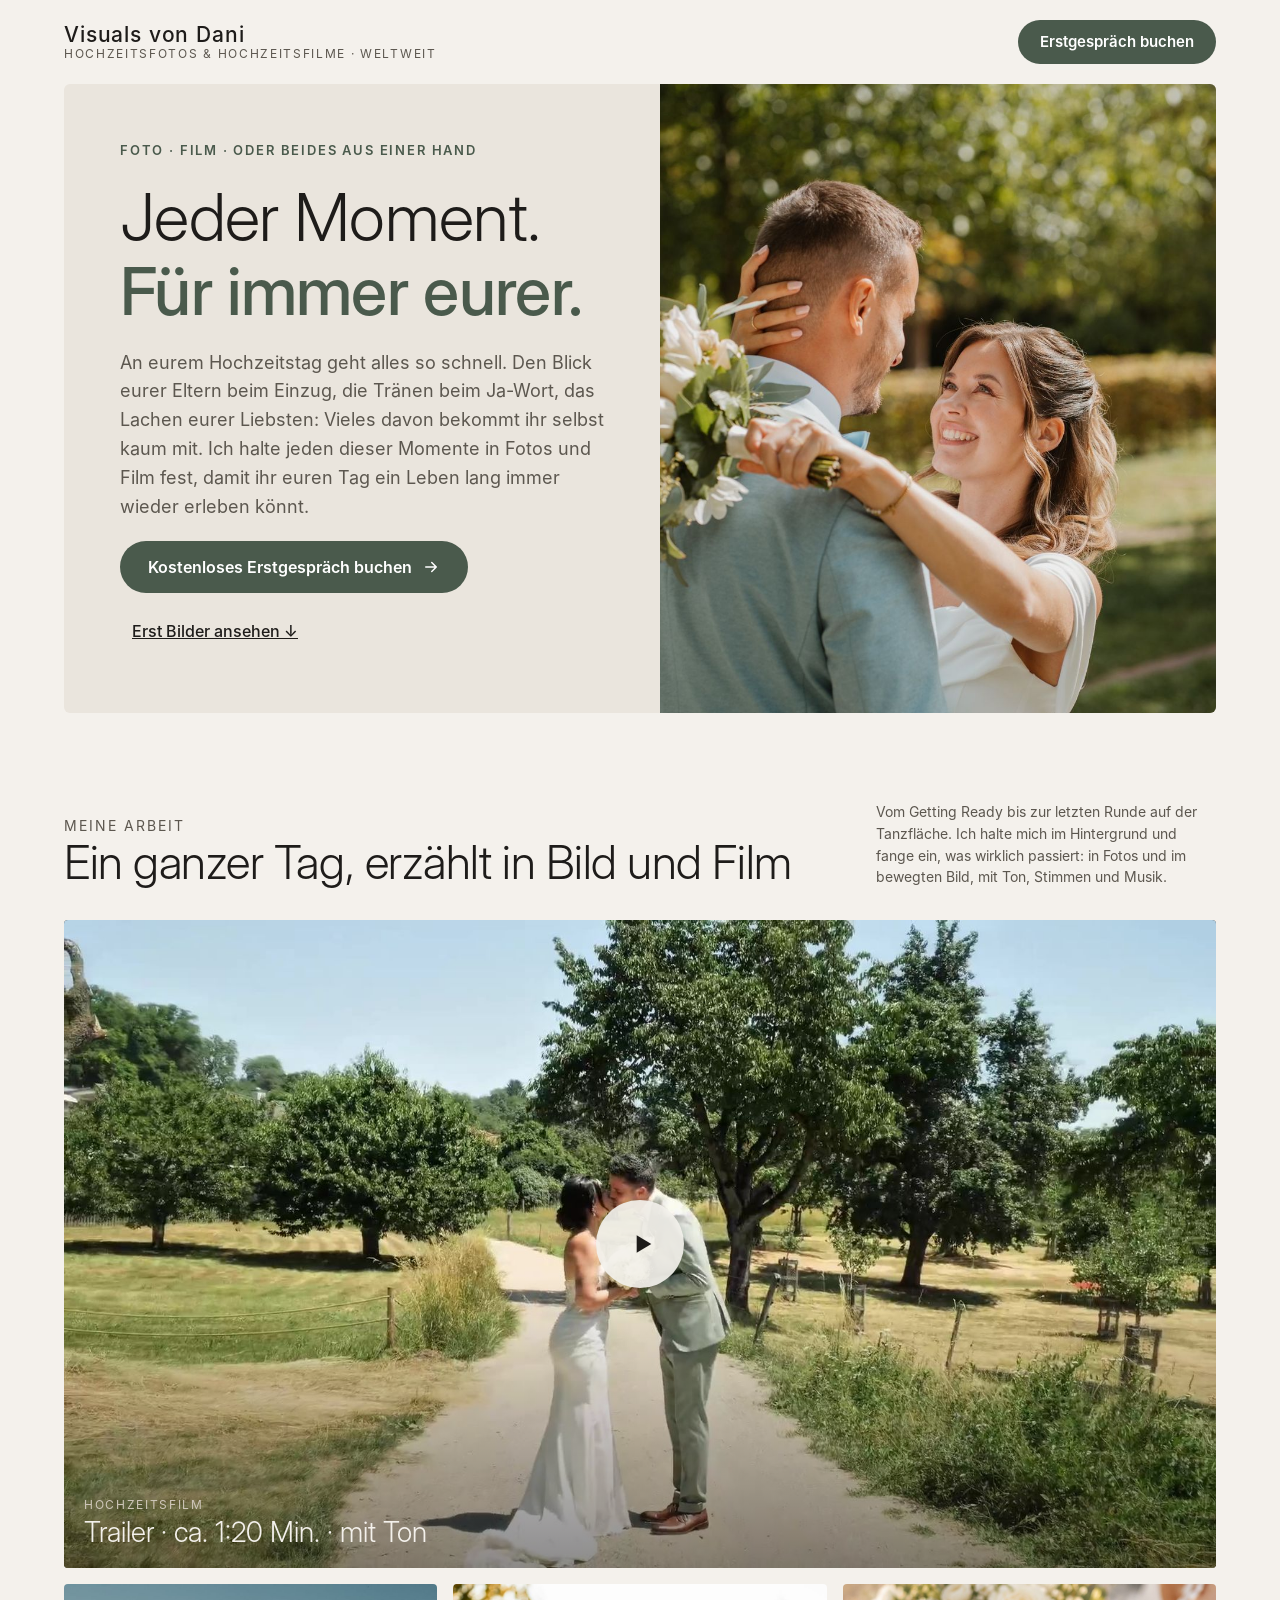
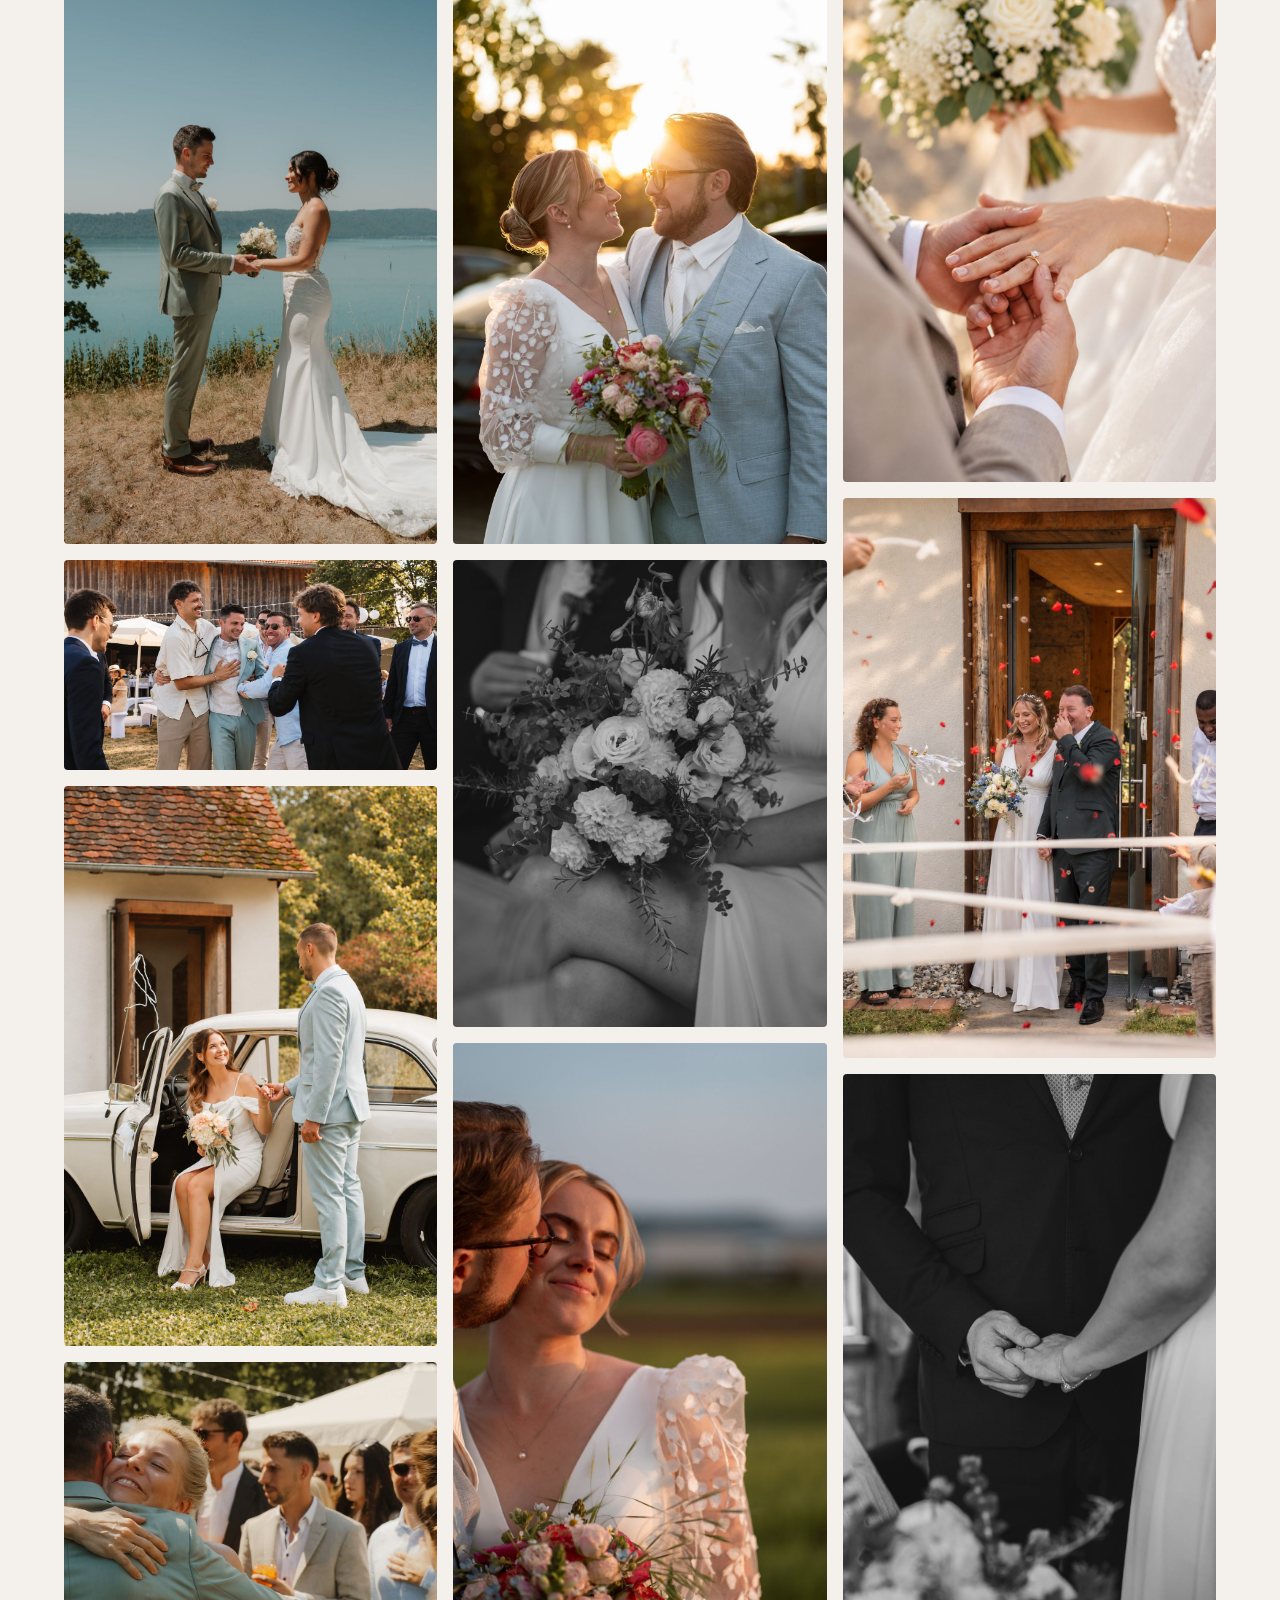
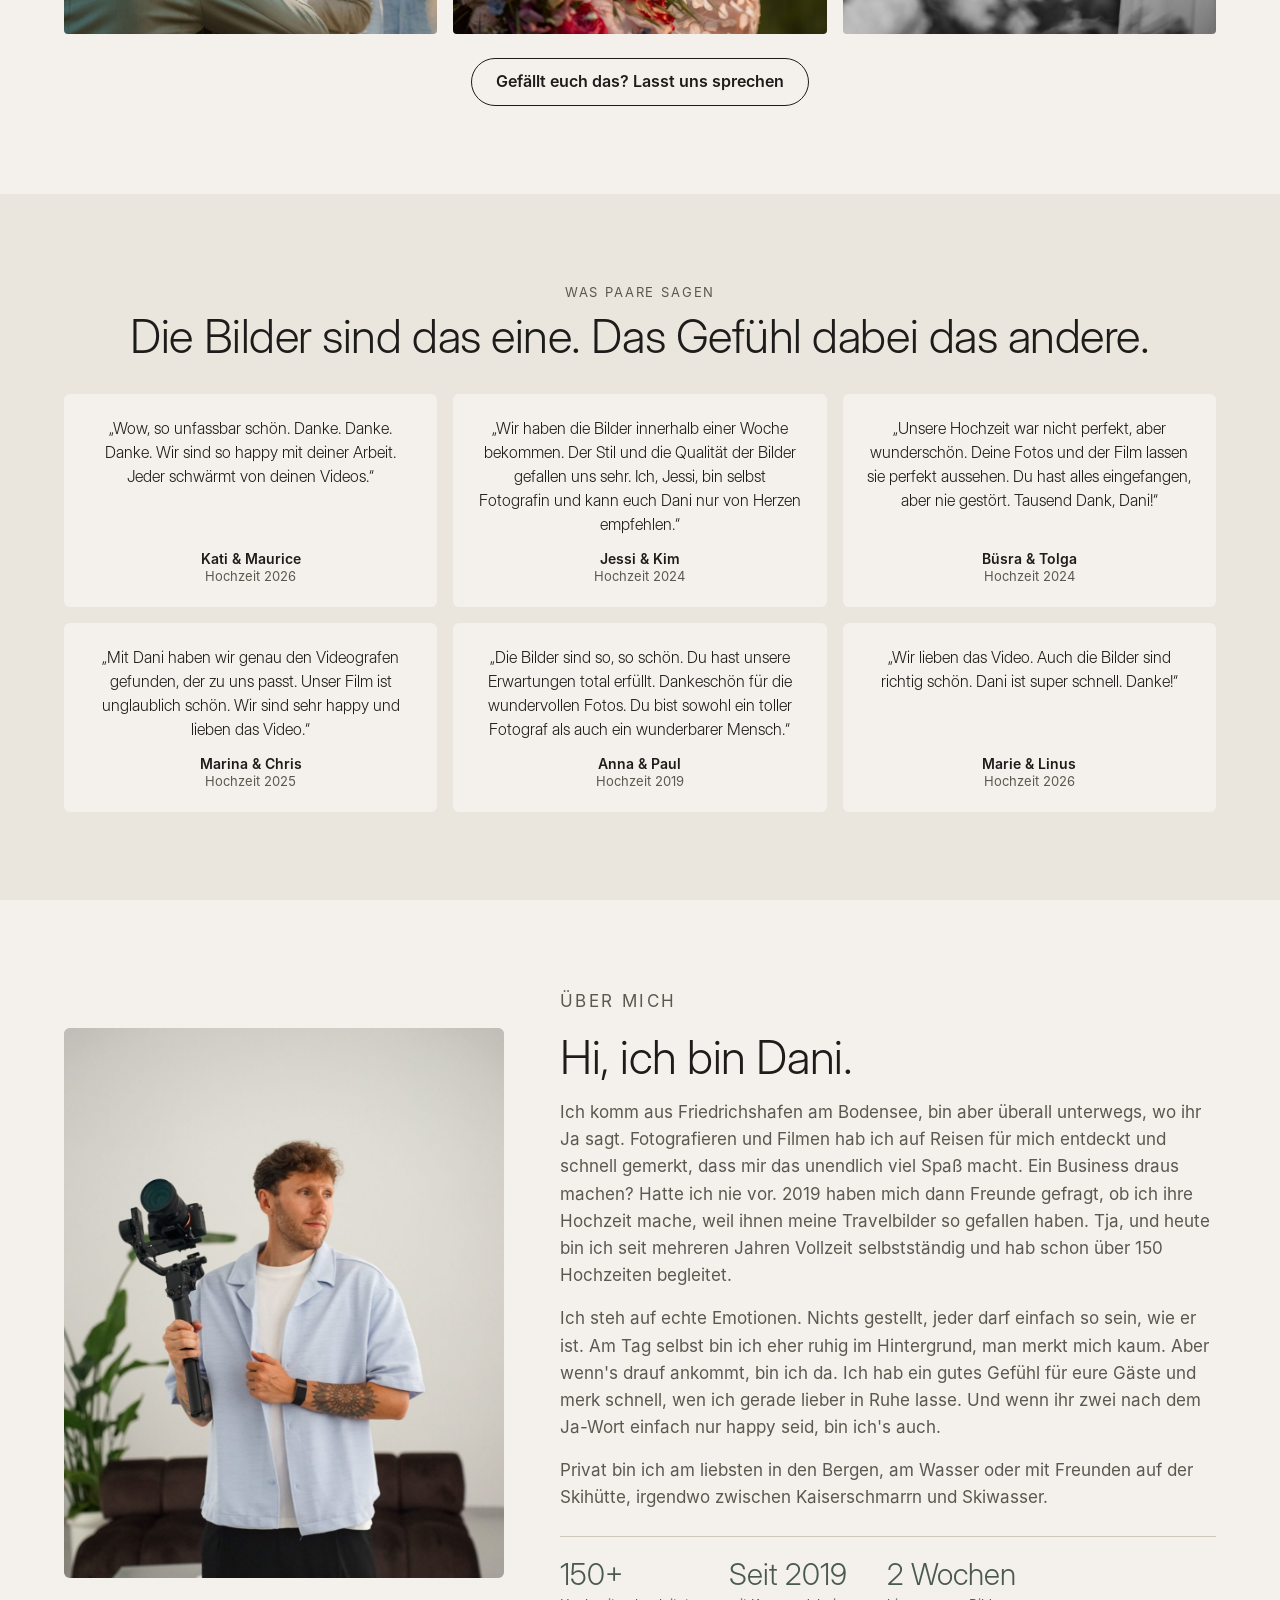
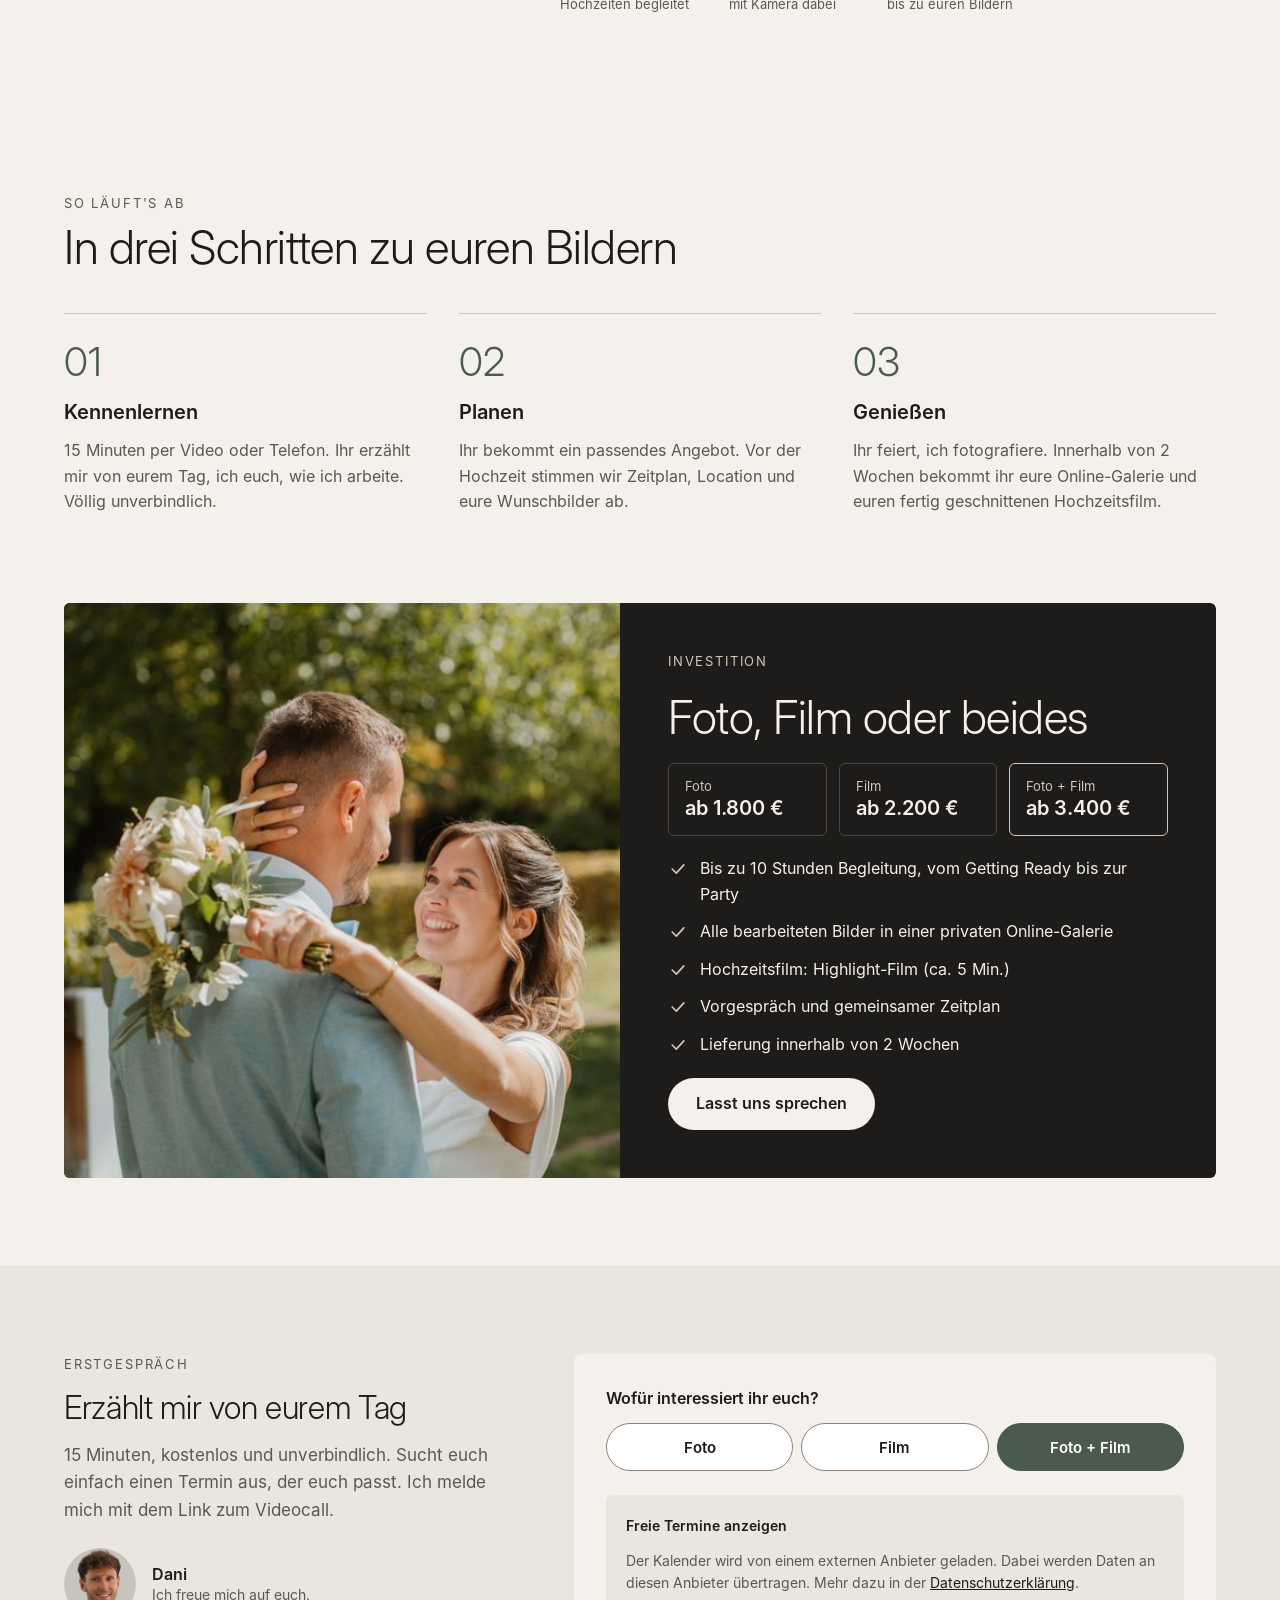
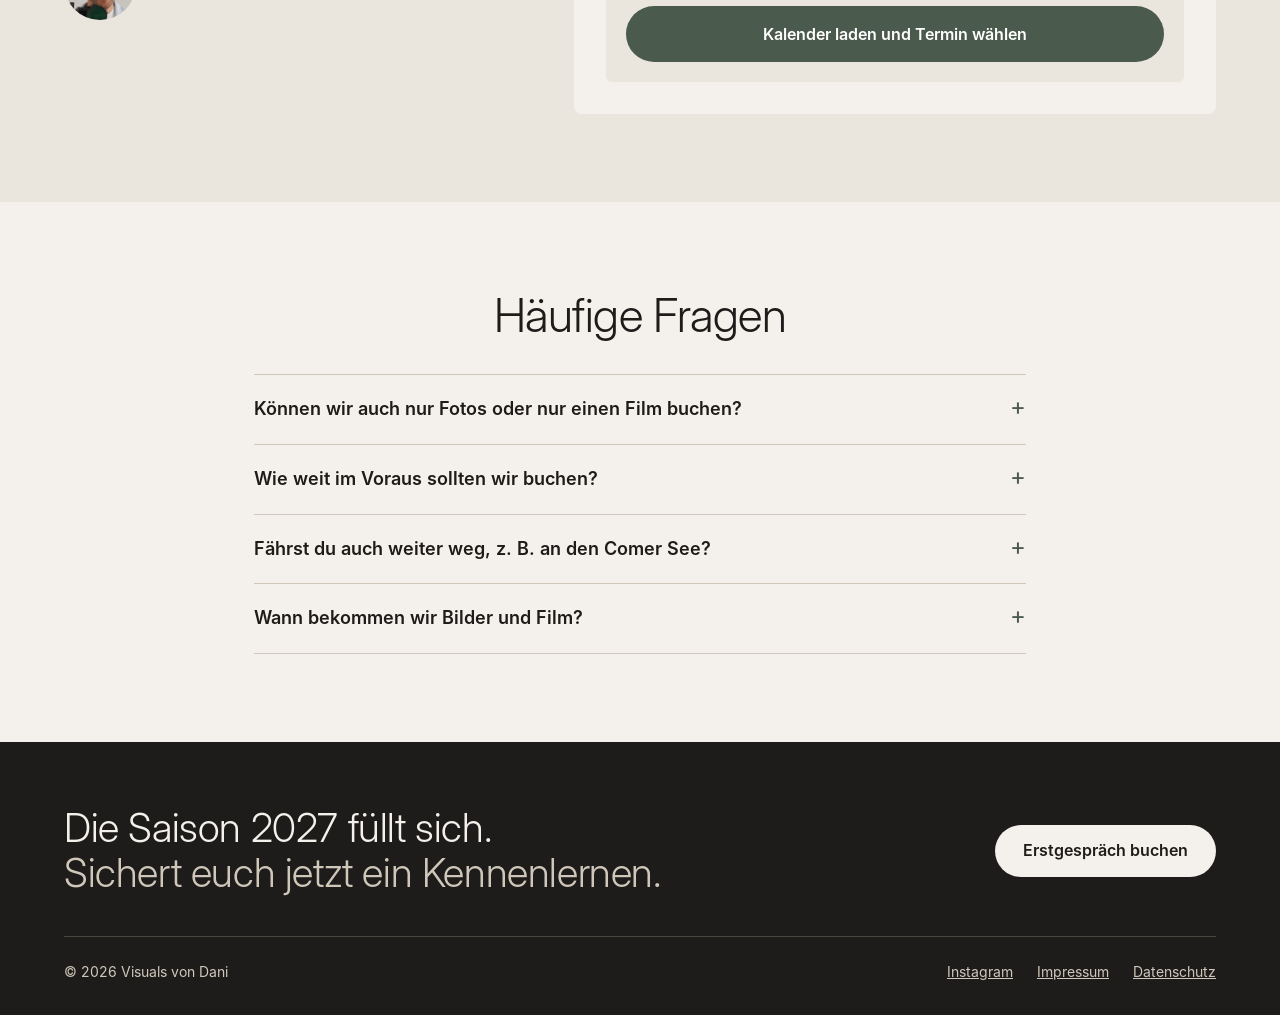
==== index.html @ a7cefff5 "Über mich: Leidenschaft und Weg in die Selbstständigkeit ergänzt Co-Authored-By: Claude Opus 5.5 <no" ====
<!doctype html>
<html lang="de">
<head>
<meta charset="utf-8">
<meta name="viewport" content="width=device-width, initial-scale=1">
<title>Hochzeitsfotos & Hochzeitsfilme am Bodensee | Visuals von Dani</title>
<meta name="description" content="Hochzeitsfotografie und Hochzeitsfilme am Bodensee und weltweit. Jeder Moment, für immer eurer. Jetzt kostenloses Erstgespräch buchen.">
<meta property="og:type" content="website">
<meta property="og:title" content="Jeder Moment. Für immer eurer. | Visuals von Dani">
<meta property="og:description" content="Hochzeitsfotos und Hochzeitsfilme am Bodensee. Kostenloses Erstgespräch buchen.">
<meta property="og:image" content="bilder/vorschau-social.jpg">
<meta name="theme-color" content="#F4F1EC">
<link rel="icon" href="assets/favicon.svg" type="image/svg+xml">
<link rel="preload" href="assets/fonts/InterDisplay-Light.woff" as="font" type="font/woff" crossorigin>
<link rel="stylesheet" href="assets/style.css?v=202610281912">

<script>
  /* =========================================================
     EINSTELLUNGEN – hier trägst du deine Daten ein
     ========================================================= */
  window.SITE_CONFIG = {
    // Dein Calendly- oder Cal.com-Link, z. B. "https://calendly.com/visualsvondani/erstgespraech"
    // Leer lassen = statt Kalender erscheint ein Anfrageformular.
    bookingUrl: "https://calendly.com/visuals-von-dani/hochzeits-kennenlerngesprach",

    // E-Mail, an die Anfragen aus dem Formular gehen
    email: "visuals.von.dani@gmail.com",

    // WhatsApp-Nummer im internationalen Format ohne +, z. B. "4917612345678" (leer = kein WhatsApp-Link)
    whatsapp: "",

    // Highlight-Film: YouTube- oder Vimeo-Link, z. B. "https://www.youtube.com/watch?v=XXXX" oder "https://vimeo.com/123456"
    videoUrl: "",

    // Eigenes Video im Ordner "film" (hat Vorrang vor videoUrl). Leer = kein eigenes Video.
    videoFile: "film/hochzeitsfilm.mp4"
  };
</script>

<script>
  /* Fehlt ein Bild im Ordner "bilder", erscheint automatisch ein beschrifteter Platzhalter */
  function platzhalter(img) {
    var box = img.parentNode;
    box.classList.add("placeholder");
    var s = document.createElement("span");
    s.textContent = img.getAttribute("data-platzhalter") || "Bild folgt";
    box.appendChild(s);
    img.remove();
  }
</script>

<!-- META PIXEL: Erst einbauen, wenn ein Cookie-Banner (Einwilligung) vorhanden ist. Siehe README. -->
</head>
<body>
<!--
  SO BEARBEITEST DU DIE SEITE
  - Texte: einfach den Text zwischen den Tags ändern, z. B. <h1>…</h1> oder <p>…</p>.
    Die spitzen Klammern < > selbst nicht löschen.
  - Bilder: liegen im Ordner "bilder". Zum Austauschen eine Datei mit genau demselben Namen hochladen.
  - Abschnitte sind unten mit Kommentaren in Großbuchstaben markiert (HERO, GALERIE, BEWERTUNGEN …).
-->

<div class="wrap">
  <header class="site-header">
    <a class="brand" href="#top" id="top" aria-label="Visuals von Dani – nach oben">
      <span class="brand-name">Visuals von Dani</span>
      <span class="brand-sub">Hochzeitsfotos &amp; Hochzeitsfilme · Weltweit</span>
    </a>
    <a class="btn btn-primary btn-small" href="#termin">Erstgespräch buchen</a>
  </header>
</div>

<main>
  <!-- HERO -->
  <section class="wrap" aria-labelledby="hero-title">
    <div class="hero">
      <div class="hero-text">
        <p class="kicker">Foto · Film · oder beides aus einer Hand</p>
        <h1 id="hero-title">Jeder Moment.<br><span>Für immer eurer.</span></h1>
        <p class="lead">An eurem Hochzeitstag geht alles so schnell. Den Blick eurer Eltern beim Einzug, die Tränen beim Ja-Wort, das Lachen eurer Liebsten: Vieles davon bekommt ihr selbst kaum mit. Ich halte jeden dieser Momente in Fotos und Film fest, damit ihr euren Tag ein Leben lang immer wieder erleben könnt.</p>
        <div class="hero-actions">
          <a class="btn btn-primary" href="#termin">Kostenloses Erstgespräch buchen
            <svg viewBox="0 0 24 24" fill="none" stroke="currentColor" stroke-width="2" stroke-linecap="round" stroke-linejoin="round" aria-hidden="true"><path d="M5 12h14M13 6l6 6-6 6"/></svg></a>
          <a class="link" href="#arbeiten">Erst Bilder ansehen ↓</a>
        </div>
      </div>
      <div class="hero-image">
        <!-- BILD: bilder/hero.jpg -->
        <img src="bilder/hero.jpg" alt="Braut umarmt ihren Bräutigam im Garten und strahlt ihn an"
             fetchpriority="high" data-platzhalter="Hero-Bild (hero.jpg)" onerror="platzhalter(this)">
      </div>
    </div>
  </section>

  <!-- GALERIE -->
  <section id="arbeiten" class="wrap section" aria-labelledby="arbeiten-title">
    <div class="gallery-head">
      <div>
        <p class="eyebrow">Meine Arbeit</p>
        <h2 id="arbeiten-title">Ein ganzer Tag, erzählt in Bild und Film</h2>
      </div>
      <p class="muted">Vom Getting Ready bis zur letzten Runde auf der Tanzfläche. Ich halte mich im Hintergrund und fange ein, was wirklich passiert: in Fotos und im bewegten Bild, mit Ton, Stimmen und Musik.</p>
    </div>

    <!-- HOCHZEITSFILM: Video = film/hochzeitsfilm.mp4, Vorschaubild = film/poster.jpg -->
    <figure class="film" id="film">
      <img class="film-poster" src="film/poster.jpg" alt="" loading="lazy">
      <button class="film-play" type="button" aria-label="Hochzeitsfilm abspielen">
        <svg viewBox="0 0 24 24" fill="currentColor" aria-hidden="true"><path d="M8 5.5v13l11-6.5z"/></svg>
      </button>
      <figcaption>
        <small>Hochzeitsfilm</small>
        <span>Trailer · ca. 1:20 Min. · mit Ton</span>
      </figcaption>
    </figure>

    <!-- GALERIE: 3 feste Spalten (links, Mitte, rechts). Bilder heißen bilder/galerie-1.jpg bis bilder/galerie-10.jpg.
         Um ein Bild in eine andere Spalte zu schieben, die ganze <figure …></figure>-Zeile in den anderen Spalten-Block verschieben.
         Zum Austauschen einfach eine Datei mit demselben Namen in den Ordner "bilder" hochladen.
         Der Text bei alt="..." beschreibt das Bild (wichtig für Google und Barrierefreiheit). -->
    <div class="gallery-cols">
      <div class="gcol"><!-- LINKE SPALTE -->
        <figure class="tile"><img src="bilder/galerie-7.jpg" loading="lazy" alt="Brautpaar hält sich an den Händen, im Hintergrund ein See im Sommerlicht" data-platzhalter="Paarshooting (galerie-7.jpg)" onerror="platzhalter(this)"></figure>
        <figure class="tile"><img src="bilder/galerie-8.jpg" loading="lazy" alt="Freunde umringen lachend den Bräutigam" data-platzhalter="Bild (galerie-8.jpg)" onerror="platzhalter(this)"></figure>
        <figure class="tile"><img src="bilder/galerie-5.jpg" loading="lazy" alt="Bräutigam hilft der lachenden Braut aus dem weißen Oldtimer" data-platzhalter="Bild (galerie-5.jpg)" onerror="platzhalter(this)"></figure>
        <figure class="tile"><img src="bilder/galerie-6.jpg" loading="lazy" alt="Ein Gast umarmt den Bräutigam herzlich beim Sektempfang" data-platzhalter="Bild (galerie-6.jpg)" onerror="platzhalter(this)"></figure>
      </div>
      <div class="gcol"><!-- MITTLERE SPALTE -->
        <figure class="tile"><img src="bilder/galerie-1.jpg" loading="lazy" alt="Brautpaar lächelt sich im Gegenlicht der Abendsonne an" data-platzhalter="Bild (galerie-1.jpg)" onerror="platzhalter(this)"></figure>
        <figure class="tile"><img src="bilder/galerie-9.jpg" loading="lazy" alt="Brautstrauß in Schwarz-Weiß" data-platzhalter="Bild (galerie-9.jpg)" onerror="platzhalter(this)"></figure>
        <figure class="tile"><img src="bilder/galerie-2.jpg" loading="lazy" style="object-position: 25% 50%" alt="Bräutigam küsst die Braut auf die Wange, sie schließt lächelnd die Augen" data-platzhalter="Bild (galerie-2.jpg)" onerror="platzhalter(this)"></figure>
      </div>
      <div class="gcol"><!-- RECHTE SPALTE -->
        <figure class="tile"><img src="bilder/galerie-4.jpg" loading="lazy" alt="Ringtausch in Nahaufnahme, im Hintergrund der Brautstrauß" data-platzhalter="Bild (galerie-4.jpg)" onerror="platzhalter(this)"></figure>
        <figure class="tile"><img src="bilder/galerie-3.jpg" loading="lazy" alt="Brautpaar verlässt lachend die Trauung, Gäste werfen Rosenblätter" data-platzhalter="Bild (galerie-3.jpg)" onerror="platzhalter(this)"></figure>
        <figure class="tile"><img src="bilder/galerie-10.jpg" loading="lazy" alt="Brautpaar hält sich während der Trauung an den Händen, Schwarz-Weiß" data-platzhalter="Bild (galerie-10.jpg)" onerror="platzhalter(this)"></figure>
      </div>
    </div>
    <div class="center">
      <a class="btn btn-outline" href="#termin">Gefällt euch das? Lasst uns sprechen</a>
    </div>
  </section>

  <!-- BEWERTUNGEN -->
  <section class="band section" aria-labelledby="stimmen-title">
    <div class="wrap">
      <p class="eyebrow text-center">Was Paare sagen</p>
      <h2 id="stimmen-title" class="text-center">Die Bilder sind das eine. Das Gefühl dabei das andere.</h2>
      <!-- ZITATE: Am Desktop 3 pro Reihe, am Handy zum Wischen. Neues Zitat = einen <figure>-Block kopieren und Text/Namen ändern. -->
      <div class="reviews">
        <figure class="review">
          <blockquote>„Wow, so unfassbar schön. Danke. Danke. Danke. Wir sind so happy mit deiner Arbeit. Jeder schwärmt von deinen Videos.“</blockquote>
          <figcaption><span><strong>Kati &amp; Maurice</strong><small>Hochzeit 2026</small></span></figcaption>
        </figure>
        <figure class="review">
          <blockquote>„Wir haben die Bilder innerhalb einer Woche bekommen. Der Stil und die Qualität der Bilder gefallen uns sehr. Ich, Jessi, bin selbst Fotografin und kann euch Dani nur von Herzen empfehlen.“</blockquote>
          <figcaption><span><strong>Jessi &amp; Kim</strong><small>Hochzeit 2024</small></span></figcaption>
        </figure>
        <figure class="review">
          <blockquote>„Unsere Hochzeit war nicht perfekt, aber wunderschön. Deine Fotos und der Film lassen sie perfekt aussehen. Du hast alles eingefangen, aber nie gestört. Tausend Dank, Dani!“</blockquote>
          <figcaption><span><strong>Büsra &amp; Tolga</strong><small>Hochzeit 2024</small></span></figcaption>
        </figure>
        <figure class="review">
          <blockquote>„Mit Dani haben wir genau den Videografen gefunden, der zu uns passt. Unser Film ist unglaublich schön. Wir sind sehr happy und lieben das Video.“</blockquote>
          <figcaption><span><strong>Marina &amp; Chris</strong><small>Hochzeit 2025</small></span></figcaption>
        </figure>
        <figure class="review">
          <blockquote>„Die Bilder sind so, so schön. Du hast unsere Erwartungen total erfüllt. Dankeschön für die wundervollen Fotos. Du bist sowohl ein toller Fotograf als auch ein wunderbarer Mensch.“</blockquote>
          <figcaption><span><strong>Anna &amp; Paul</strong><small>Hochzeit 2019</small></span></figcaption>
        </figure>
        <figure class="review">
          <blockquote>„Wir lieben das Video. Auch die Bilder sind richtig schön. Dani ist super schnell. Danke!“</blockquote>
          <figcaption><span><strong>Marie &amp; Linus</strong><small>Hochzeit 2026</small></span></figcaption>
        </figure>
      </div>
    </div>
  </section>

  <!-- ÜBER MICH: Foto = bilder/ueber-mich.jpg -->
  <section class="wrap section" aria-labelledby="about-title">
    <div class="about">
      <div class="about-img">
        <img src="bilder/ueber-mich.jpg" loading="lazy" alt="Dani mit Kamera am Gimbal" data-platzhalter="Foto (ueber-mich.jpg)" onerror="platzhalter(this)">
      </div>
      <div class="about-text">
        <p class="eyebrow" style="margin:0">Über mich</p>
        <h2 id="about-title">Hi, ich bin Dani.</h2>
        <p>Ich komm aus Friedrichshafen am Bodensee, bin aber überall unterwegs, wo ihr Ja sagt. Fotografieren und Filmen hab ich auf Reisen für mich entdeckt und schnell gemerkt, dass mir das unendlich viel Spaß macht. Ein Business draus machen? Hatte ich nie vor. 2019 haben mich dann Freunde gefragt, ob ich ihre Hochzeit mache, weil ihnen meine Travelbilder so gefallen haben. Tja, und heute bin ich seit mehreren Jahren Vollzeit selbstständig und hab schon über 150 Hochzeiten begleitet.</p>
        <p>Ich steh auf echte Emotionen. Nichts gestellt, jeder darf einfach so sein, wie er ist. Am Tag selbst bin ich eher ruhig im Hintergrund, man merkt mich kaum. Aber wenn's drauf ankommt, bin ich da. Ich hab ein gutes Gefühl für eure Gäste und merk schnell, wen ich gerade lieber in Ruhe lasse. Und wenn ihr zwei nach dem Ja-Wort einfach nur happy seid, bin ich's auch.</p>
        <p>Privat bin ich am liebsten in den Bergen, am Wasser oder mit Freunden auf der Skihütte, irgendwo zwischen Kaiserschmarrn und Skiwasser.</p>
        <div class="facts">
          <div class="fact"><strong>150+</strong><span>Hochzeiten begleitet</span></div>
          <div class="fact"><strong>Seit 2019</strong><span>mit Kamera dabei</span></div>
          <div class="fact"><strong>2 Wochen</strong><span>bis zu euren Bildern</span></div>
        </div>
      </div>
    </div>
  </section>

  <!-- ABLAUF -->
  <section class="wrap section" aria-labelledby="ablauf-title">
    <p class="eyebrow">So läuft's ab</p>
    <h2 id="ablauf-title">In drei Schritten zu euren Bildern</h2>
    <div class="steps">
      <div class="step"><span class="num">01</span><h3>Kennenlernen</h3><p>15 Minuten per Video oder Telefon. Ihr erzählt mir von eurem Tag, ich euch, wie ich arbeite. Völlig unverbindlich.</p></div>
      <div class="step"><span class="num">02</span><h3>Planen</h3><p>Ihr bekommt ein passendes Angebot. Vor der Hochzeit stimmen wir Zeitplan, Location und eure Wunschbilder ab.</p></div>
      <div class="step"><span class="num">03</span><h3>Genießen</h3><p>Ihr feiert, ich fotografiere. Innerhalb von 2 Wochen bekommt ihr eure Online-Galerie und euren fertig geschnittenen Hochzeitsfilm.</p></div>
    </div>
  </section>

  <!-- INVESTITION -->
  <section class="wrap" style="padding-bottom:88px" aria-labelledby="preise-title">
    <div class="invest">
      <div class="invest-image">
        <!-- BILD: bilder/preise.jpg -->
        <img src="bilder/preise.jpg" alt="" loading="lazy" style="object-position: 30% 40%" data-platzhalter="Bild (preise.jpg)" onerror="platzhalter(this)">
      </div>
      <div class="invest-body">
        <p class="eyebrow">Investition</p>
        <h2 id="preise-title">Foto, Film oder beides</h2>
        <div class="prices">
          <div class="price"><small>Foto</small><strong>ab 1.800 €</strong></div>
          <div class="price"><small>Film</small><strong>ab 2.200 €</strong></div>
          <div class="price best"><small>Foto + Film</small><strong>ab 3.400 €</strong></div>
        </div>
        <ul class="checks">
          <li><svg viewBox="0 0 24 24" fill="none" stroke="#CFC7BA" stroke-width="2" stroke-linecap="round" stroke-linejoin="round" aria-hidden="true"><path d="M5 12l5 5 9-10"/></svg>Bis zu 10 Stunden Begleitung, vom Getting Ready bis zur Party</li>
          <li><svg viewBox="0 0 24 24" fill="none" stroke="#CFC7BA" stroke-width="2" stroke-linecap="round" stroke-linejoin="round" aria-hidden="true"><path d="M5 12l5 5 9-10"/></svg>Alle bearbeiteten Bilder in einer privaten Online-Galerie</li>
          <li><svg viewBox="0 0 24 24" fill="none" stroke="#CFC7BA" stroke-width="2" stroke-linecap="round" stroke-linejoin="round" aria-hidden="true"><path d="M5 12l5 5 9-10"/></svg>Hochzeitsfilm: Highlight-Film (ca. 5 Min.)</li>
          <li><svg viewBox="0 0 24 24" fill="none" stroke="#CFC7BA" stroke-width="2" stroke-linecap="round" stroke-linejoin="round" aria-hidden="true"><path d="M5 12l5 5 9-10"/></svg>Vorgespräch und gemeinsamer Zeitplan</li>
          <li><svg viewBox="0 0 24 24" fill="none" stroke="#CFC7BA" stroke-width="2" stroke-linecap="round" stroke-linejoin="round" aria-hidden="true"><path d="M5 12l5 5 9-10"/></svg>Lieferung innerhalb von 2 Wochen</li>
        </ul>
        <a class="btn btn-light" href="#termin">Lasst uns sprechen</a>
      </div>
    </div>
  </section>

  <!-- TERMIN -->
  <section id="termin" class="band section" aria-labelledby="termin-title">
    <div class="wrap booking">
      <div class="booking-intro">
        <p class="eyebrow" style="margin:0">Erstgespräch</p>
        <h2 id="termin-title">Erzählt mir von eurem Tag</h2>
        <p class="muted">15 Minuten, kostenlos und unverbindlich. Sucht euch einfach einen Termin aus, der euch passt. Ich melde mich mit dem Link zum Videocall.</p>
        <div class="me">
          <!-- BILD: bilder/dani.jpg (quadratisches Foto von dir) -->
          <span class="me-photo"><img src="bilder/dani.jpg" alt="Dani" data-platzhalter="Foto" onerror="platzhalter(this)"></span>
          <span><strong>Dani</strong><small>Ich freue mich auf euch.</small></span>
        </div>
      </div>

      <div class="booking-card">
        <div>
          <p class="field-title" id="service-label">Wofür interessiert ihr euch?</p>
          <div class="chips" role="group" aria-labelledby="service-label">
            <button type="button" class="chip" aria-pressed="false" data-service="Foto">Foto</button>
            <button type="button" class="chip" aria-pressed="false" data-service="Film">Film</button>
            <button type="button" class="chip" aria-pressed="true" data-service="Foto + Film">Foto + Film</button>
          </div>
        </div>

        <!-- Variante A: Buchungskalender (wenn bookingUrl gesetzt ist) -->
        <div id="calendar-area" hidden>
          <div class="consent" id="calendar-consent">
            <p><strong style="color:var(--ink)">Freie Termine anzeigen</strong></p>
            <p>Der Kalender wird von einem externen Anbieter geladen. Dabei werden Daten an diesen Anbieter übertragen. Mehr dazu in der <a href="datenschutz.html">Datenschutzerklärung</a>.</p>
            <button type="button" class="btn btn-primary" id="load-calendar">Kalender laden und Termin wählen</button>
          </div>
        </div>

        <!-- Variante B: Anfrageformular (wenn kein bookingUrl gesetzt ist) -->
        <form id="request-form" novalidate>
          <p class="field-title">Kurz zu euch</p>
          <div class="form-grid">
            <label>Eure Namen<input name="namen" type="text" placeholder="Anna &amp; Ben" autocomplete="name" required></label>
            <label>E-Mail oder Telefon<input name="kontakt" type="text" placeholder="anna@beispiel.de" autocomplete="email" required></label>
            <label>Hochzeitsdatum (falls schon bekannt)<input name="datum" type="text" placeholder="z. B. 12.06.2027"></label>
            <label>Location / Ort<input name="ort" type="text" placeholder="z. B. Meersburg"></label>
            <label class="full">Wann passt euch ein Gespräch?<textarea name="zeit" placeholder="z. B. Dienstag oder Mittwoch ab 18 Uhr"></textarea></label>
          </div>
          <div style="margin-top:20px; display:flex; flex-direction:column; gap:12px">
            <button class="btn btn-primary" type="submit">Erstgespräch anfragen</button>
            <p class="fine" style="margin:0">Kostenlos · unverbindlich · ca. 15 Minuten</p>
            <p class="form-status" id="form-status" role="status"></p>
          </div>
        </form>

        <p class="alt-contact" id="whatsapp-line" hidden>Kein passender Termin dabei? <a id="whatsapp-link" href="#" target="_blank" rel="noopener">Schreibt mir kurz per WhatsApp.</a></p>
      </div>
    </div>
  </section>

  <!-- FAQ -->
  <section class="wrap section faq" aria-labelledby="faq-title">
    <h2 id="faq-title" class="text-center" style="margin-bottom:32px">Häufige Fragen</h2>
    <details><summary>Können wir auch nur Fotos oder nur einen Film buchen?</summary><p>Klar, ihr könnt Foto oder Film auch einzeln buchen. Wenn ihr beides nehmt, spart ihr 600 € gegenüber der Einzelbuchung. Außerdem passen Bilder und Film perfekt zusammen: gleicher Stil, gleiche Farben, und alles ist von Anfang an aufeinander abgestimmt.</p></details>
    <details><summary>Wie weit im Voraus sollten wir buchen?</summary><p>Für Samstage in der Saison meist 9 bis 15 Monate vorher. Fragt aber gern auch kurzfristig an.</p></details>
    <details><summary>Fährst du auch weiter weg, z. B. an den Comer See?</summary><p>Sehr gern! Ob direkt bei uns am Bodensee oder eine Hochzeit am Comer See, in der Toskana oder auf Mallorca: Ich begleite euch überall dorthin, wo ihr Ja sagt. Bei Hochzeiten außerhalb der Bodenseeregion kommen Anreise und Unterkunft separat dazu. Die Kosten bespreche ich transparent mit euch im Erstgespräch, damit ihr von Anfang an genau wisst, woran ihr seid.</p></details>
    <details><summary>Wann bekommen wir Bilder und Film?</summary><p>Fotos und Film bekommt ihr innerhalb von 2 Wochen: die Bilder in eurer privaten Online-Galerie, den Hochzeitsfilm als Download. Zum Anschauen, Teilen und immer wieder Ansehen.</p></details>
  </section>
</main>

<footer class="site-footer">
  <div class="wrap">
    <div class="footer-top">
      <h2>Die Saison 2027 füllt sich.<br><span>Sichert euch jetzt ein Kennenlernen.</span></h2>
      <a class="btn btn-light" href="#termin">Erstgespräch buchen</a>
    </div>
    <div class="footer-bottom">
      <span>© <span id="year">2026</span> Visuals von Dani</span>
      <nav aria-label="Rechtliches">
        <!-- TODO: Instagram-Link eintragen -->
        <a href="https://www.instagram.com/" target="_blank" rel="noopener">Instagram</a>
        <a href="impressum.html">Impressum</a>
        <a href="datenschutz.html">Datenschutz</a>
      </nav>
    </div>
  </div>
</footer>

<div class="sticky-cta" id="sticky-cta">
  <a class="btn btn-primary" href="#termin">Kostenloses Erstgespräch buchen</a>
  <small>15 Min · unverbindlich · per Video oder Telefon</small>
</div>

<script src="assets/main.js?v=202610281912"></script>
</body>
</html>
---- assets/style.css ----
/* ---------- Schriften (lokal eingebunden, DSGVO-freundlich) ---------- */
@font-face { font-family: "Inter Display"; src: url("fonts/InterDisplay-Light.woff") format("woff"); font-weight: 300; font-display: swap; }
@font-face { font-family: "Inter Display"; src: url("fonts/InterDisplay-Medium.woff") format("woff"); font-weight: 500; font-display: swap; }
@font-face { font-family: "Inter"; src: url("fonts/Inter-Regular.woff") format("woff"); font-weight: 400; font-display: swap; }
@font-face { font-family: "Inter"; src: url("fonts/Inter-Medium.woff") format("woff"); font-weight: 500; font-display: swap; }
@font-face { font-family: "Inter"; src: url("fonts/Inter-SemiBold.woff") format("woff"); font-weight: 600; font-display: swap; }

/* ---------- Farben ---------- */
:root {
  --bg: #F4F1EC;          /* Grund: warmes Beige */
  --sand: #EAE5DD;        /* Abschnitte dazwischen */
  --line: #CFC7BA;        /* Linien */
  --ink: #1E1C1A;         /* Text / dunkles Braun */
  --muted: #5C574F;       /* Nebentext */
  --accent: #4A5A4C;      /* Buttons & Akzente (gedecktes Grün) */
  --accent-dark: #3B493D;
  --gold: #8A6A2E;        /* Sterne */
  --white: #FFFFFF;
  --radius: 6px;
  --display: "Inter Display", "Inter", system-ui, -apple-system, "Segoe UI", sans-serif;
  --body: "Inter", system-ui, -apple-system, "Segoe UI", sans-serif;
}

*, *::before, *::after { box-sizing: border-box; }
[hidden] { display: none !important; }
html { scroll-behavior: smooth; -webkit-text-size-adjust: 100%; }
body { margin: 0; background: var(--bg); color: var(--ink); font-family: var(--body); font-size: 16px; line-height: 1.6; }
img { max-width: 100%; display: block; }
a { color: var(--ink); }
a:hover { color: var(--accent); }
:focus-visible { outline: 2px solid var(--accent); outline-offset: 3px; }

.wrap { max-width: 1200px; margin: 0 auto; padding-inline: 24px; }
.eyebrow { margin: 0 0 8px; font-size: 13px; letter-spacing: .14em; text-transform: uppercase; color: var(--muted); }
h1, h2 { font-family: var(--display); font-weight: 300; line-height: 1.12; margin: 0; letter-spacing: -.01em; }
h2 { font-size: clamp(32px, 4.2vw, 46px); }
h3 { margin: 0; font-size: 20px; font-weight: 600; }
.muted { color: var(--muted); }

/* ---------- Buttons ---------- */
.btn { display: inline-flex; align-items: center; justify-content: center; gap: 10px; min-height: 52px; padding: 0 28px; border-radius: 999px; border: none; font: 600 16px/1.2 var(--body); text-decoration: none; cursor: pointer; transition: background .2s, color .2s, transform .2s; }
.btn:active { transform: translateY(1px); }
.btn-primary { background: var(--accent); color: var(--white); }
.btn-primary:hover { background: var(--accent-dark); color: var(--white); }
.btn-light { background: var(--bg); color: var(--ink); }
.btn-light:hover { background: var(--white); color: var(--ink); }
.btn-outline { background: transparent; color: var(--ink); border: 1.5px solid var(--ink); min-height: 48px; padding: 0 24px; }
.btn-outline:hover { background: var(--ink); color: var(--bg); }
.btn-small { min-height: 44px; padding: 0 22px; font-size: 15px; }
.btn svg { width: 18px; height: 18px; flex: none; }

/* ---------- Header ---------- */
.site-header { display: flex; justify-content: space-between; align-items: center; gap: 16px; padding-block: 20px; flex-wrap: wrap; }
.brand { display: flex; flex-direction: column; line-height: 1.15; text-decoration: none; }
.brand-name { font-family: var(--body); font-size: 21px; font-weight: 500; letter-spacing: .04em; }
.brand-sub { font-size: 12px; letter-spacing: .14em; text-transform: uppercase; color: var(--muted); }

/* ---------- Hero ---------- */
.hero { display: flex; flex-wrap: wrap; min-height: 600px; border-radius: var(--radius); overflow: hidden; background: var(--sand); }
.hero-text { flex: 1 1 460px; padding: clamp(32px, 5vw, 56px); display: flex; flex-direction: column; justify-content: center; gap: 20px; }
.hero-text .kicker { margin: 0; font-size: 13px; letter-spacing: .14em; text-transform: uppercase; font-weight: 600; color: var(--accent); }
.hero h1 { font-size: clamp(42px, 5.4vw, 66px); }
.hero h1 span { color: var(--accent); font-weight: 500; }
.hero-text p.lead { margin: 0; font-size: 18px; color: var(--muted); max-width: 540px; }
.hero-actions { display: flex; gap: 12px; flex-wrap: wrap; align-items: center; }
.hero-actions .link { display: inline-flex; align-items: center; min-height: 52px; padding: 0 12px; font-weight: 500; }
.hero-image { flex: 1 1 420px; min-height: 480px; position: relative; background: #D9CFC3; }
.hero-image img { position: absolute; inset: 0; width: 100%; height: 100%; object-fit: cover; object-position: 55% 40%; }

.trust { display: flex; flex-wrap: wrap; gap: 12px 32px; justify-content: center; padding: 24px 0; font-size: 14px; color: var(--muted); }
.trust .stars { color: var(--gold); letter-spacing: 2px; margin-right: 6px; }

/* ---------- Galerie ---------- */
.section { padding-block: 88px; }
.gallery-head { display: flex; justify-content: space-between; align-items: flex-end; gap: 16px; flex-wrap: wrap; margin-bottom: 32px; }
.gallery-head p { margin: 0; max-width: 340px; font-size: 14px; line-height: 1.55; }

.film { margin: 0 0 16px; position: relative; aspect-ratio: 16 / 9; border-radius: 4px; overflow: hidden; background: #2E2B27; display: flex; align-items: center; justify-content: center; }
.film iframe { position: absolute; inset: 0; width: 100%; height: 100%; border: 0; }
.film-poster { position: absolute; inset: 0; width: 100%; height: 100%; object-fit: cover; }
.film::after { content: ""; position: absolute; inset: 0; background: linear-gradient(to top, rgba(0,0,0,.45), rgba(0,0,0,0) 45%); pointer-events: none; }
.film-play { position: relative; z-index: 2; }
.film figcaption { z-index: 2; }
.film-video { position: absolute; inset: 0; width: 100%; height: 100%; background: #000; z-index: 3; }
.film-play { width: 88px; height: 88px; border-radius: 50%; border: none; background: rgba(244,241,236,.92); color: var(--ink); cursor: pointer; display: flex; align-items: center; justify-content: center; transition: transform .2s; }
.film-play:hover { transform: scale(1.06); }
.film-play svg { width: 32px; height: 32px; margin-left: 4px; }
.film figcaption { position: absolute; left: 20px; bottom: 20px; right: 20px; display: flex; flex-direction: column; gap: 2px; color: var(--bg); pointer-events: none; }
.film figcaption small { font-size: 12px; letter-spacing: .14em; text-transform: uppercase; color: var(--line); }
.film figcaption span { font-family: var(--display); font-weight: 300; font-size: clamp(20px, 2.4vw, 28px); line-height: 1.15; }
.film-note { position: absolute; top: 16px; right: 16px; left: 16px; text-align: right; font-size: 12px; color: var(--line); }

.masonry { columns: 3 280px; column-gap: 16px; }

/* Galerie mit 3 festen Spalten: jedes Bild bleibt in seiner Spalte, egal wie breit das Fenster ist */
.gallery-cols { display: flex; gap: 16px; align-items: stretch; }
.gcol { flex: 1 1 0; min-width: 0; display: flex; flex-direction: column; gap: 16px; }
.gcol .tile { margin: 0; }
/* Gerader Abschluss unten: das letzte Bild jeder Spalte wird so weit gestreckt (und zugeschnitten), dass alle Spalten gleich enden */
.gcol .tile:last-child { flex: 1 1 auto; display: flex; flex-direction: column; }
.gcol .tile:last-child img { flex: 1 1 auto; height: auto; object-fit: cover; }
.tile { margin: 0 0 16px; break-inside: avoid; position: relative; border-radius: 4px; overflow: hidden; background: #CDBFAE; }
.tile img { width: 100%; height: auto; }
/* Platzhalter, solange ein Bild im Ordner "bilder" fehlt */
.placeholder > span { position: absolute; left: 12px; bottom: 12px; padding: 4px 10px; border-radius: 999px; background: rgba(244,241,236,.9); color: var(--ink); font-size: 12px; font-weight: 500; }
.tile.placeholder { height: 320px; }
.tile.placeholder:nth-child(3n+1) { height: 420px; background: #CDBFAE; }
.tile.placeholder:nth-child(3n+2) { height: 280px; background: #B7A894; }
.tile.placeholder:nth-child(3n) { height: 360px; background: #D9CFC3; }
.me-photo.placeholder > span { position: static; padding: 0; background: none; font-size: 11px; }
.me-photo.placeholder { display: flex; align-items: center; justify-content: center; }
.center { display: flex; justify-content: center; padding-top: 24px; }

/* ---------- Bewertungen ---------- */
.band { background: var(--sand); }
.reviews { display: flex; flex-wrap: wrap; justify-content: center; gap: 16px; margin-top: 32px; }
.review { flex: 0 1 calc((100% - 32px) / 3); min-width: 260px; background: var(--bg); border-radius: var(--radius); padding: 22px 24px; display: flex; flex-direction: column; align-items: center; text-align: center; gap: 14px; margin: 0; }
.review .stars { color: var(--gold); letter-spacing: 2px; }
.review blockquote { margin: 0; font-family: var(--display); font-weight: 300; font-size: 16px; line-height: 1.5; }
.review figcaption { display: flex; align-items: center; gap: 12px; margin-top: auto; line-height: 1.3; }
.review .avatar { width: 48px; height: 48px; border-radius: 50%; background: #B7A894; flex: none; }
.review figcaption { font-size: 14px; }
.review figcaption small { display: block; font-size: 13px; color: var(--muted); }
.text-center { text-align: center; }

/* ---------- Ablauf ---------- */
.steps { display: flex; flex-wrap: wrap; gap: 32px; margin-top: 40px; }
.step { flex: 1 1 280px; display: flex; flex-direction: column; gap: 10px; border-top: 1px solid var(--line); padding-top: 24px; }
.step .num { font-family: var(--display); font-weight: 300; font-size: 40px; color: var(--accent); line-height: 1.2; }
.step p { margin: 0; color: var(--muted); }

/* ---------- Investition ---------- */
.invest { display: flex; flex-wrap: wrap; border-radius: var(--radius); overflow: hidden; background: var(--ink); color: var(--bg); }
.invest-image { flex: 1 1 380px; min-height: 360px; background: #8E7F6C; position: relative; }
.invest-image img { position: absolute; inset: 0; width: 100%; height: 100%; object-fit: cover; }
.invest-body { flex: 1 1 420px; padding: clamp(32px, 4vw, 48px); display: flex; flex-direction: column; gap: 20px; }
.invest .eyebrow { color: var(--line); margin: 0; }
.prices { display: flex; flex-wrap: wrap; gap: 12px; }
.price { flex: 1 1 130px; border: 1px solid #4A4640; border-radius: var(--radius); padding: 14px 16px; line-height: 1.3; }
.price.best { border-color: var(--line); }
.price small { display: block; font-size: 13px; color: var(--line); }
.price strong { font-size: 20px; font-weight: 600; }
.checks { margin: 0; padding: 0; list-style: none; display: flex; flex-direction: column; gap: 12px; }
.checks li { display: flex; gap: 12px; align-items: flex-start; }
.checks svg { flex: none; width: 20px; height: 20px; margin-top: 3px; }
.invest .btn { align-self: flex-start; }

/* ---------- Buchung ---------- */
.booking { display: flex; flex-wrap: wrap; gap: 48px; align-items: flex-start; }
.booking-intro { flex: 1 1 340px; display: flex; flex-direction: column; gap: 16px; }
.booking-intro p { margin: 0; font-size: 17px; }
.booking-intro p.eyebrow { font-size: 13px; }
.me { display: flex; align-items: center; gap: 16px; margin-top: 8px; line-height: 1.4; }
.me-photo { width: 72px; height: 72px; border-radius: 50%; background: #CDBFAE; flex: none; overflow: hidden; }
.me-photo img { width: 100%; height: 100%; object-fit: cover; }
.me small { display: block; font-size: 14px; color: var(--muted); }
.booking-card { flex: 1 1 520px; min-width: 0; background: var(--bg); border-radius: 8px; padding: clamp(20px, 3vw, 32px); display: flex; flex-direction: column; gap: 24px; }
.field-title { margin: 0 0 12px; font-weight: 600; }
.chips { display: flex; gap: 8px; flex-wrap: wrap; }
.chip { flex: 1 1 100px; min-height: 48px; border-radius: 999px; border: 1.5px solid #8E8278; background: var(--white); color: var(--ink); font: 600 15px var(--body); cursor: pointer; }
.chip[aria-pressed="true"] { background: var(--accent); border-color: var(--accent); color: var(--white); }
.form-grid { display: flex; flex-wrap: wrap; gap: 12px; }
.form-grid label { flex: 1 1 200px; display: flex; flex-direction: column; gap: 6px; font-size: 14px; color: var(--muted); }
.form-grid input, .form-grid textarea { min-height: 44px; padding: 10px 12px; border: 1.5px solid #8E8278; border-radius: var(--radius); background: var(--white); font: 15px var(--body); color: var(--ink); width: 100%; }
.form-grid textarea { min-height: 88px; resize: vertical; }
.form-grid label.full { flex-basis: 100%; }
.booking-card .btn { width: 100%; min-height: 56px; }
.fine { margin: -8px 0 0; font-size: 13px; color: var(--muted); text-align: center; }
.consent { background: var(--sand); border-radius: var(--radius); padding: 20px; display: flex; flex-direction: column; gap: 12px; font-size: 14px; color: var(--muted); }
.consent p { margin: 0; }
.calendly-frame { width: 100%; height: 720px; border: 0; border-radius: var(--radius); background: var(--white); }
.alt-contact { text-align: center; font-size: 14px; color: var(--muted); margin: 0; }
.form-status { margin: 0; font-size: 14px; color: var(--accent); text-align: center; }

/* ---------- FAQ ---------- */
.faq { max-width: 820px; }
.faq details { border-top: 1px solid var(--line); padding: 20px 0; }
.faq details:last-of-type { border-bottom: 1px solid var(--line); }
.faq summary { cursor: pointer; list-style: none; font-weight: 600; font-size: 18px; display: flex; justify-content: space-between; gap: 16px; }
.faq summary::-webkit-details-marker { display: none; }
.faq summary::after { content: "+"; font-weight: 300; font-size: 24px; line-height: 1; color: var(--accent); }
.faq details[open] summary::after { content: "–"; }
.faq details p { margin: 12px 0 0; color: var(--muted); }

/* ---------- Footer ---------- */
.site-footer { background: var(--ink); color: var(--bg); padding: 64px 0 32px; }
.footer-top { display: flex; flex-wrap: wrap; justify-content: space-between; align-items: center; gap: 24px; }
.footer-top h2 { font-size: clamp(30px, 3.6vw, 40px); }
.footer-top h2 span { color: var(--line); }
.footer-bottom { display: flex; flex-wrap: wrap; justify-content: space-between; gap: 16px; border-top: 1px solid #4A4640; margin-top: 40px; padding-top: 24px; font-size: 14px; color: var(--line); }
.footer-bottom nav { display: flex; gap: 24px; flex-wrap: wrap; }
.footer-bottom a { color: var(--line); }
.footer-bottom a:hover { color: var(--white); }

/* ---------- Mobile Buchen-Leiste ---------- */
.sticky-cta { position: fixed; left: 0; right: 0; bottom: 0; z-index: 20; padding: 12px 16px calc(12px + env(safe-area-inset-bottom)); background: var(--bg); border-top: 1px solid var(--line); display: none; flex-direction: column; gap: 4px; transform: translateY(110%); visibility: hidden; transition: transform .3s, visibility .3s; }
.sticky-cta.show { transform: none; visibility: visible; }
.sticky-cta .btn { width: 100%; }
.sticky-cta small { text-align: center; font-size: 12px; color: var(--muted); }

/* ---------- Unterseiten ---------- */
.legal { max-width: 760px; padding-block: 48px 88px; }
.legal h1 { font-size: clamp(36px, 5vw, 48px); margin-bottom: 24px; }
.legal h2 { font-size: 24px; margin: 32px 0 8px; font-family: var(--body); font-weight: 600; }
.todo { background: #FFF4D6; border-radius: var(--radius); padding: 2px 6px; }

@media (max-width: 760px) {
  .hero { min-height: 0; }
  .hero-image { order: -1; min-height: 340px; }
  .hero-text p.lead { font-size: 16px; }
  .hero-text { padding: 28px 20px; }
  .hero h1 { font-size: 38px; }
  .hero-actions .btn { width: 100%; padding: 0 16px; font-size: 15px; white-space: nowrap; }
  .hero-actions .btn svg { display: none; }
  .tile.placeholder { height: 240px !important; }
  /* Handy: Zitate nebeneinander zum Wischen */
  .reviews { flex-wrap: nowrap; justify-content: flex-start; overflow-x: auto; scroll-snap-type: x mandatory; margin-inline: -24px; padding: 0 24px 8px; scroll-padding-inline: 24px; -webkit-overflow-scrolling: touch; scrollbar-width: none; }
  .reviews::-webkit-scrollbar { display: none; }
  .review { flex: 0 0 82%; min-width: 0; scroll-snap-align: start; }
  .gallery-cols { flex-direction: column; gap: 12px; }
  .gcol { gap: 12px; width: 100%; }
  .section { padding-block: 64px; }
  .site-header .btn { display: none; }
  .sticky-cta { display: flex; }
  body { padding-bottom: 96px; }
  .calendly-frame { height: 860px; }
}

@media (prefers-reduced-motion: reduce) {
  html { scroll-behavior: auto; }
  * { transition: none !important; }
}

/* Überschrift beim Erstgespräch in einer Zeile */
#termin-title { font-size: clamp(26px, 2.5vw, 36px); }

/* ---------- Über mich ---------- */
.about { display: flex; flex-wrap: wrap; gap: 56px; align-items: center; }
.about-img { flex: 1 1 320px; max-width: 440px; aspect-ratio: 4 / 5; border-radius: var(--radius); overflow: hidden; position: relative; background: #D9CFC3; }
.about-img img { position: absolute; inset: 0; width: 100%; height: 100%; object-fit: cover; object-position: 50% 30%; }
.about-text { flex: 1 1 420px; min-width: 0; display: flex; flex-direction: column; gap: 16px; }
.about-text p { margin: 0; color: var(--muted); font-size: 17px; }
.facts { display: flex; flex-wrap: wrap; gap: 16px 40px; margin-top: 8px; padding-top: 20px; border-top: 1px solid var(--line); }
.fact strong { display: block; font-family: var(--display); font-weight: 300; font-size: 30px; line-height: 1.15; color: var(--accent); }
.fact span { font-size: 13px; color: var(--muted); }
@media (max-width: 760px) {
  .about { gap: 28px; }
  .about-img { max-width: none; flex-basis: 100%; aspect-ratio: 1 / 1; }
  .about-text p { font-size: 16px; }
}
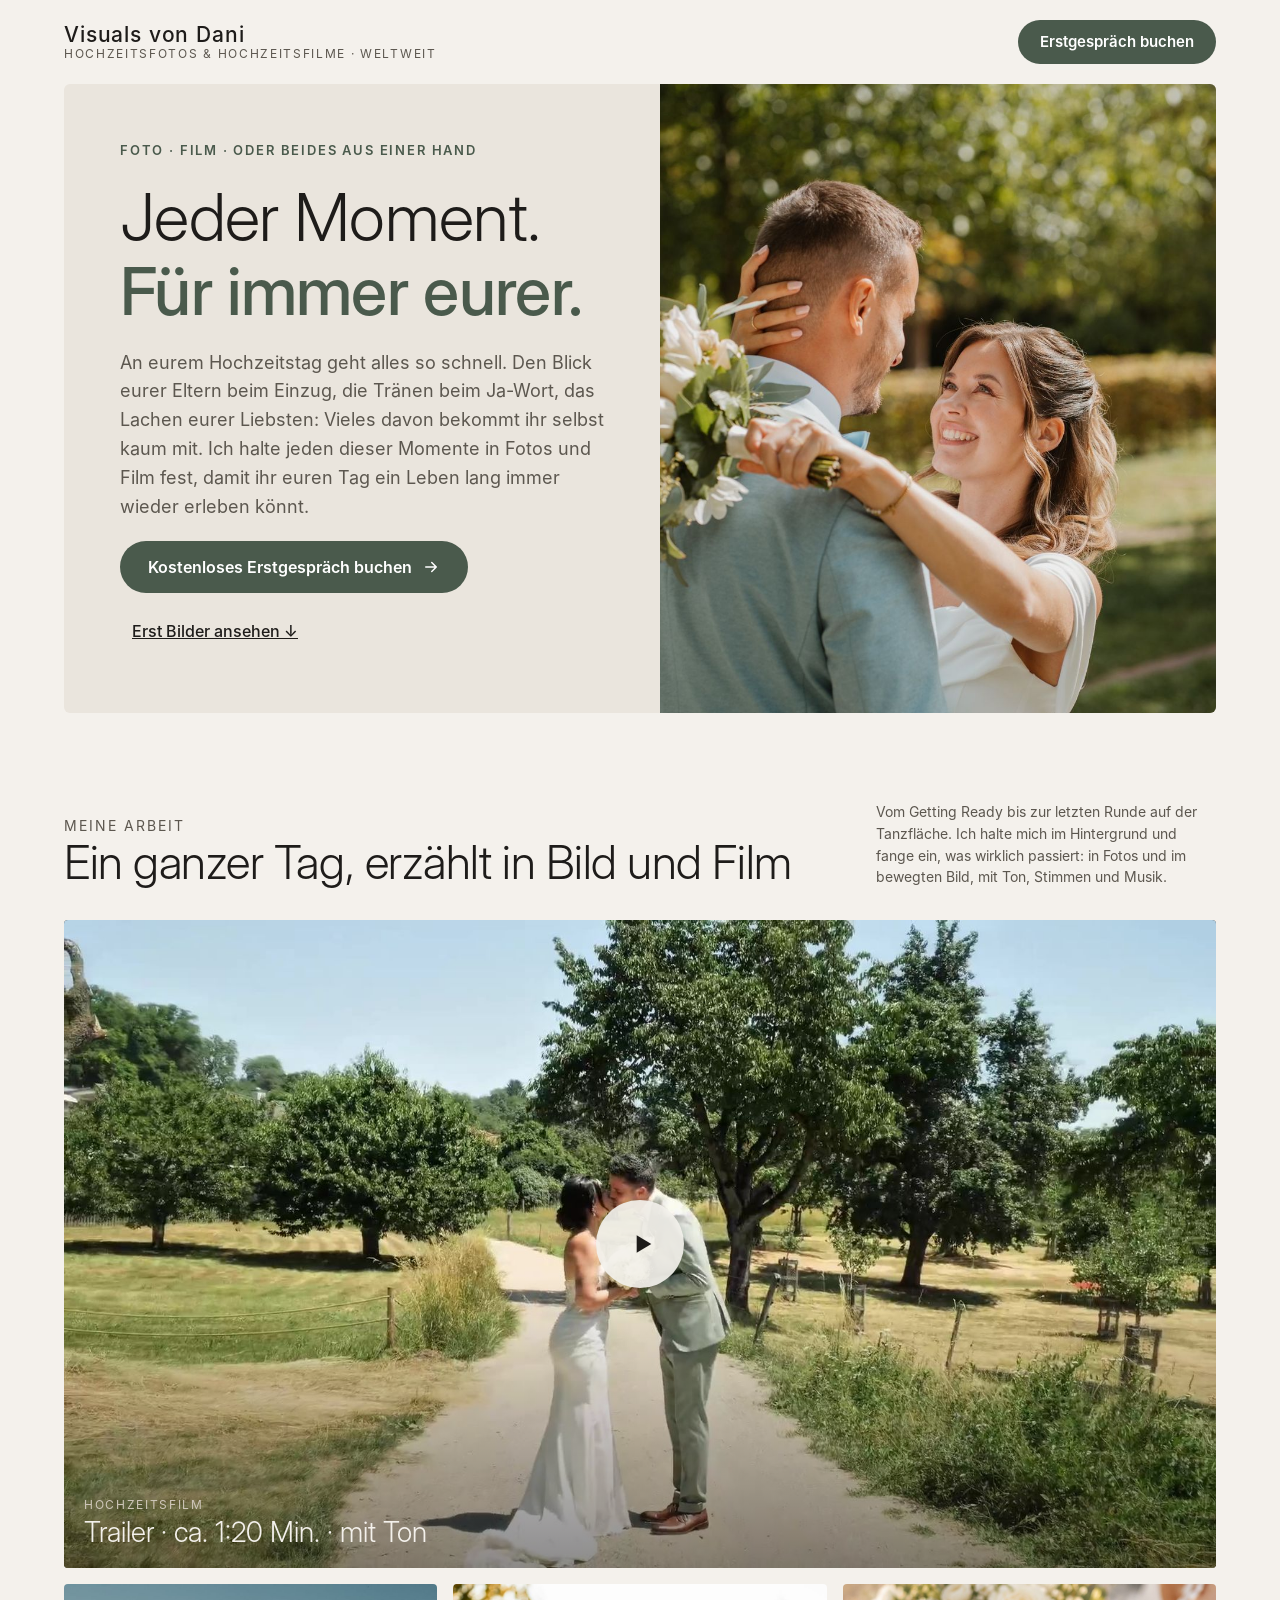
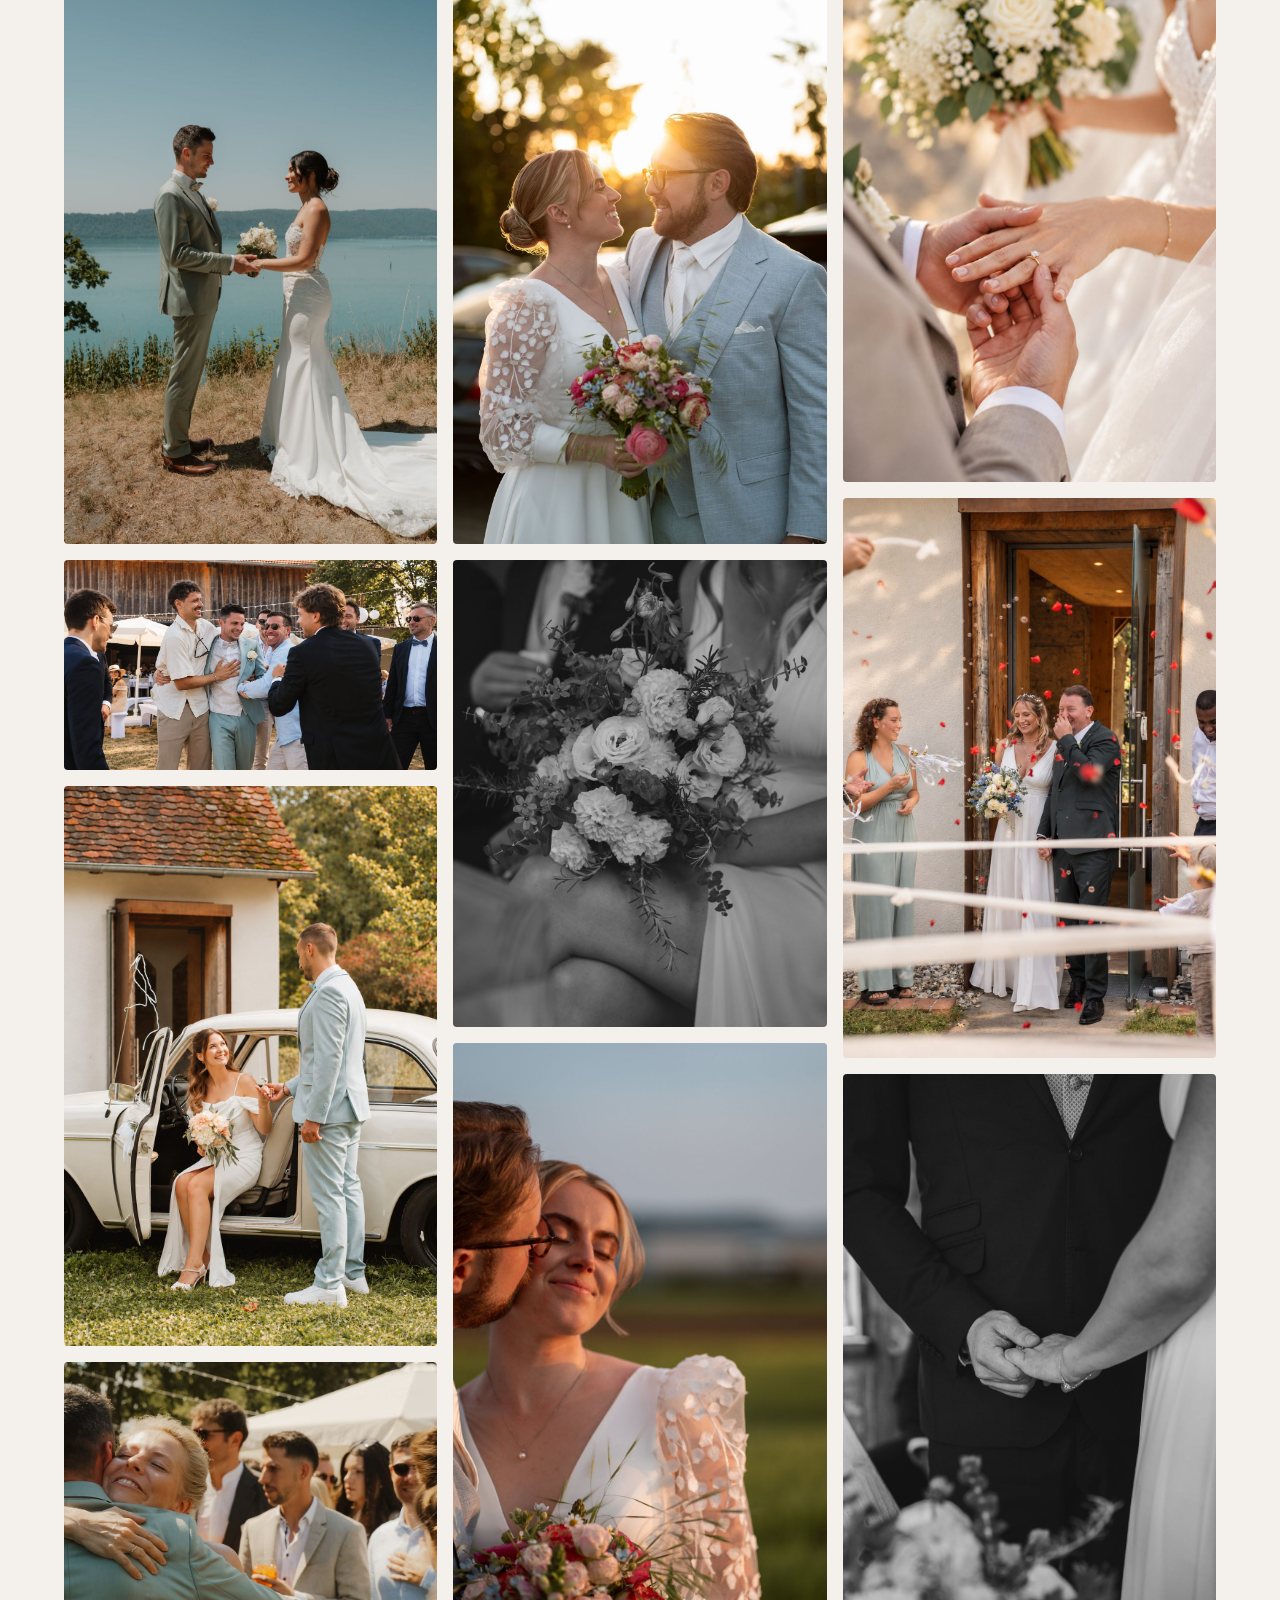
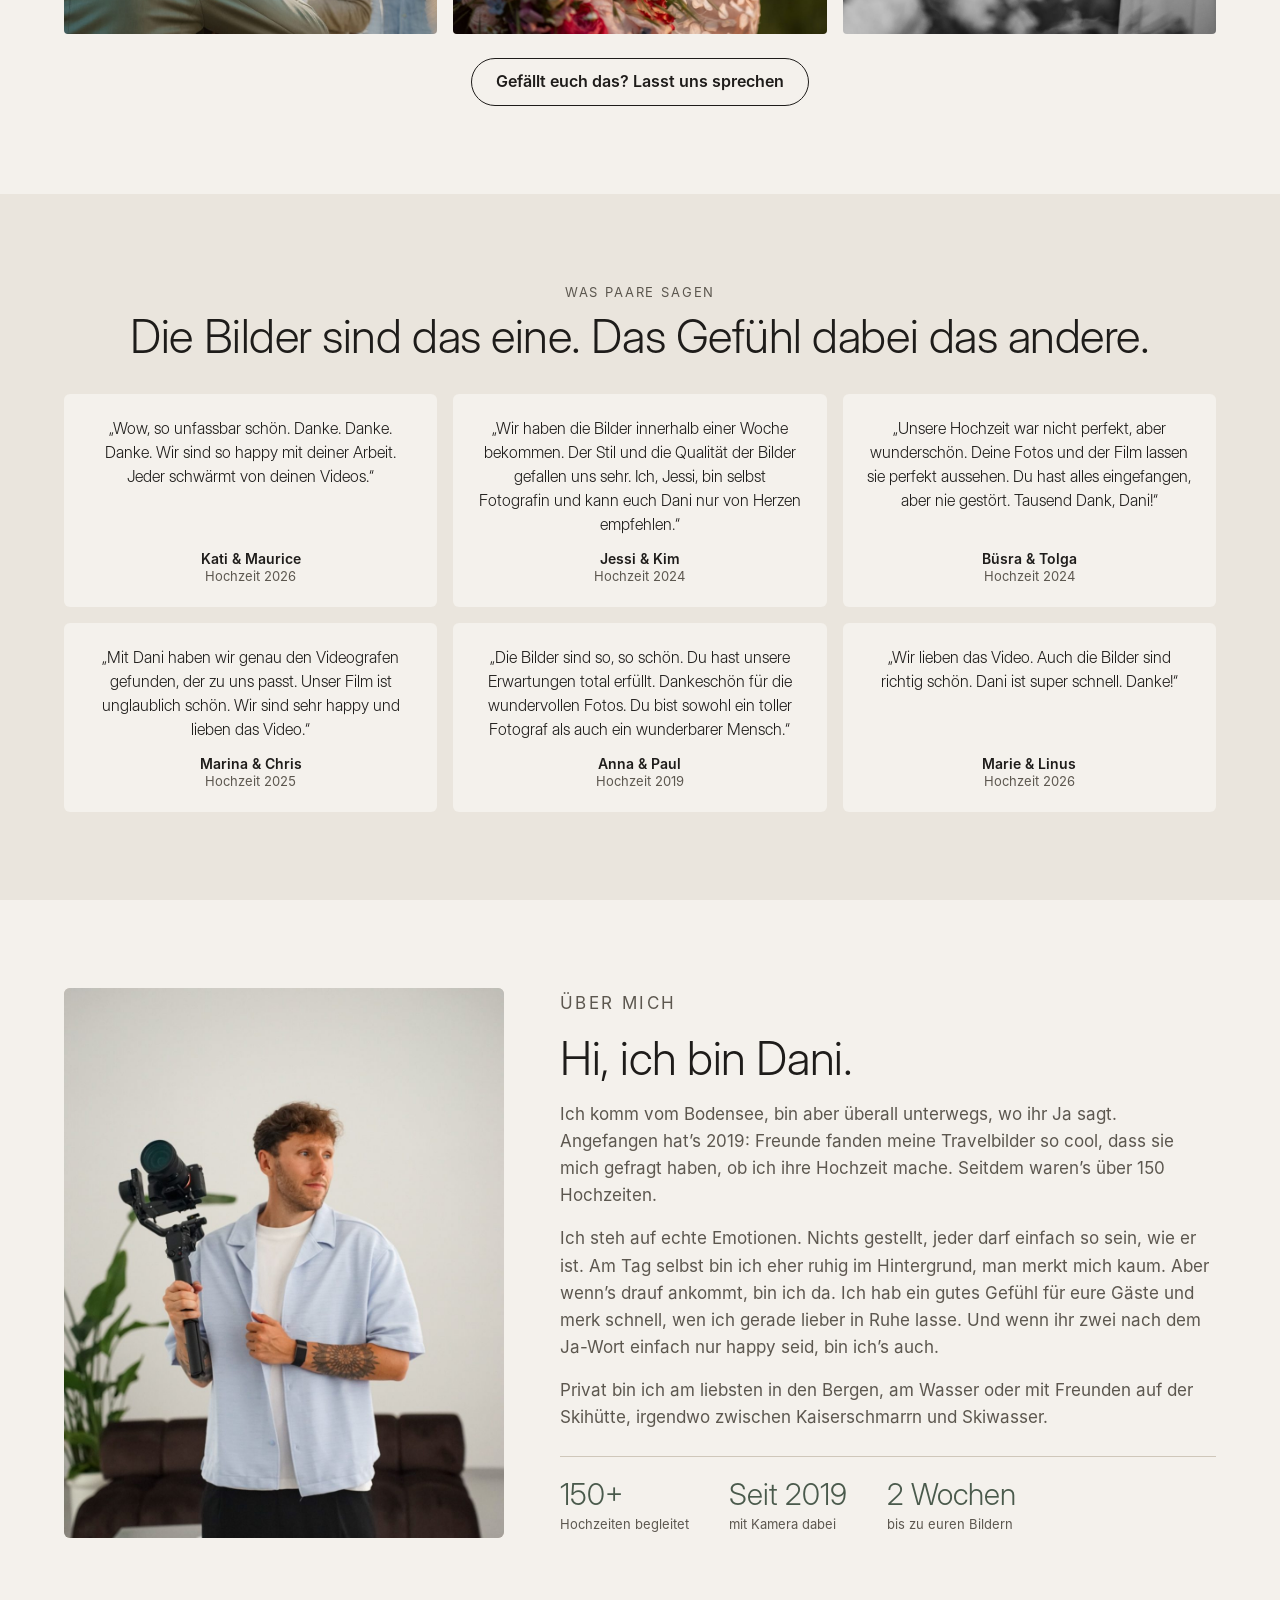
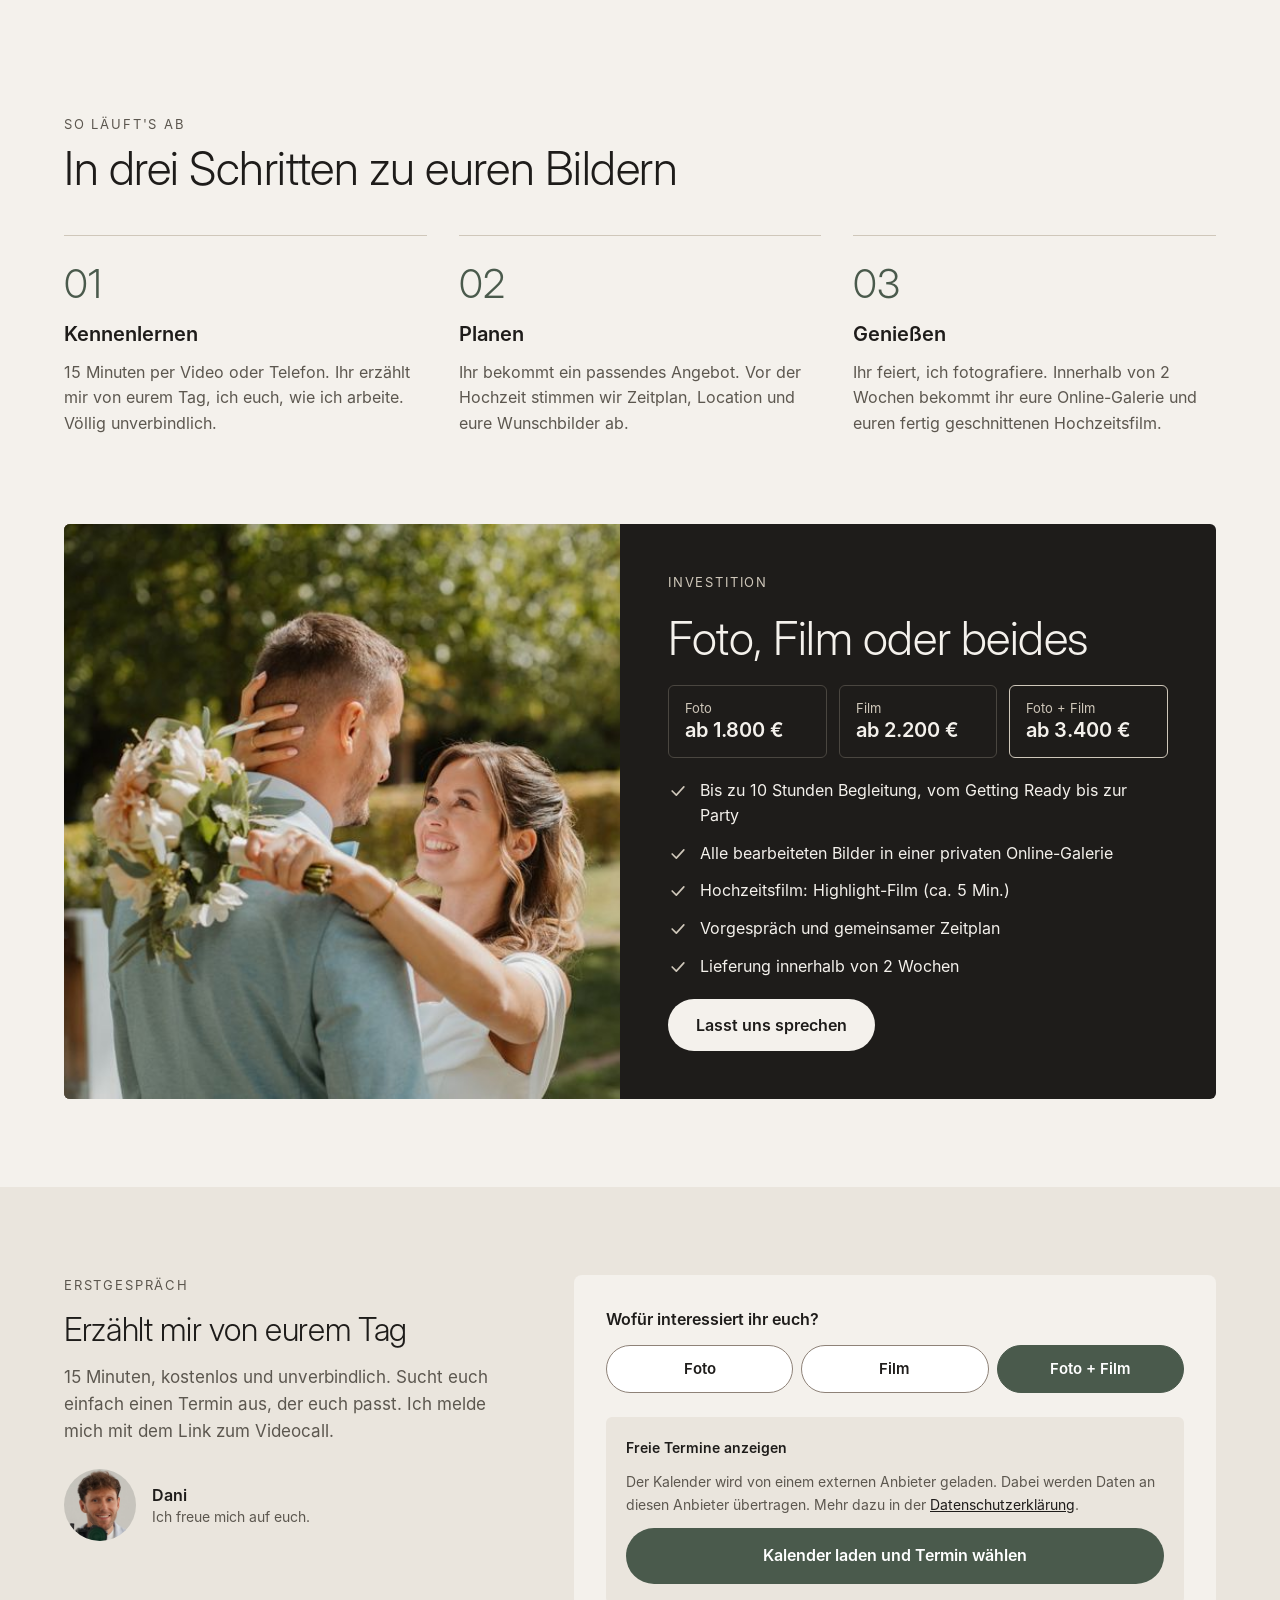
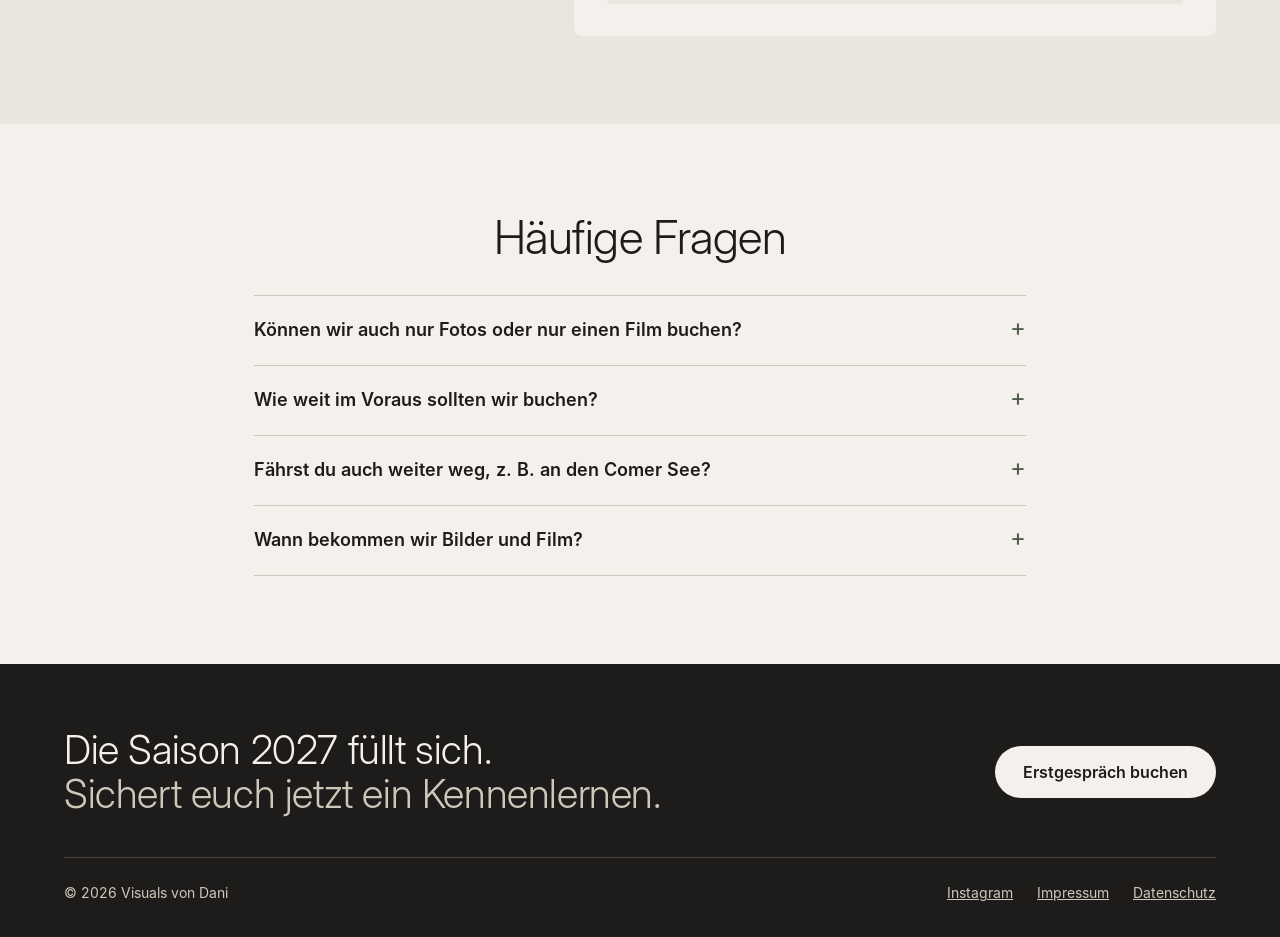
==== commit d94f708d: "Über mich: Text von Dani übernommen Co-Authored-By: Claude Opus 5.5 <noreply@anthropic.com> Claude-S" ====
--- a/index.html
+++ b/index.html
@@ -185,8 +185,8 @@
       <div class="about-text">
         <p class="eyebrow" style="margin:0">Über mich</p>
         <h2 id="about-title">Hi, ich bin Dani.</h2>
-        <p>Ich komm aus Friedrichshafen am Bodensee, bin aber überall unterwegs, wo ihr Ja sagt. Fotografieren und Filmen hab ich auf Reisen für mich entdeckt und schnell gemerkt, dass mir das unendlich viel Spaß macht. Ein Business draus machen? Hatte ich nie vor. 2019 haben mich dann Freunde gefragt, ob ich ihre Hochzeit mache, weil ihnen meine Travelbilder so gefallen haben. Tja, und heute bin ich seit mehreren Jahren Vollzeit selbstständig und hab schon über 150 Hochzeiten begleitet.</p>
-        <p>Ich steh auf echte Emotionen. Nichts gestellt, jeder darf einfach so sein, wie er ist. Am Tag selbst bin ich eher ruhig im Hintergrund, man merkt mich kaum. Aber wenn's drauf ankommt, bin ich da. Ich hab ein gutes Gefühl für eure Gäste und merk schnell, wen ich gerade lieber in Ruhe lasse. Und wenn ihr zwei nach dem Ja-Wort einfach nur happy seid, bin ich's auch.</p>
+        <p>Ich komm vom Bodensee, bin aber überall unterwegs, wo ihr Ja sagt. Angefangen hat’s 2019: Freunde fanden meine Travelbilder so cool, dass sie mich gefragt haben, ob ich ihre Hochzeit mache. Seitdem waren’s über 150 Hochzeiten.</p>
+        <p>Ich steh auf echte Emotionen. Nichts gestellt, jeder darf einfach so sein, wie er ist. Am Tag selbst bin ich eher ruhig im Hintergrund, man merkt mich kaum. Aber wenn’s drauf ankommt, bin ich da. Ich hab ein gutes Gefühl für eure Gäste und merk schnell, wen ich gerade lieber in Ruhe lasse. Und wenn ihr zwei nach dem Ja-Wort einfach nur happy seid, bin ich’s auch.</p>
         <p>Privat bin ich am liebsten in den Bergen, am Wasser oder mit Freunden auf der Skihütte, irgendwo zwischen Kaiserschmarrn und Skiwasser.</p>
         <div class="facts">
           <div class="fact"><strong>150+</strong><span>Hochzeiten begleitet</span></div>
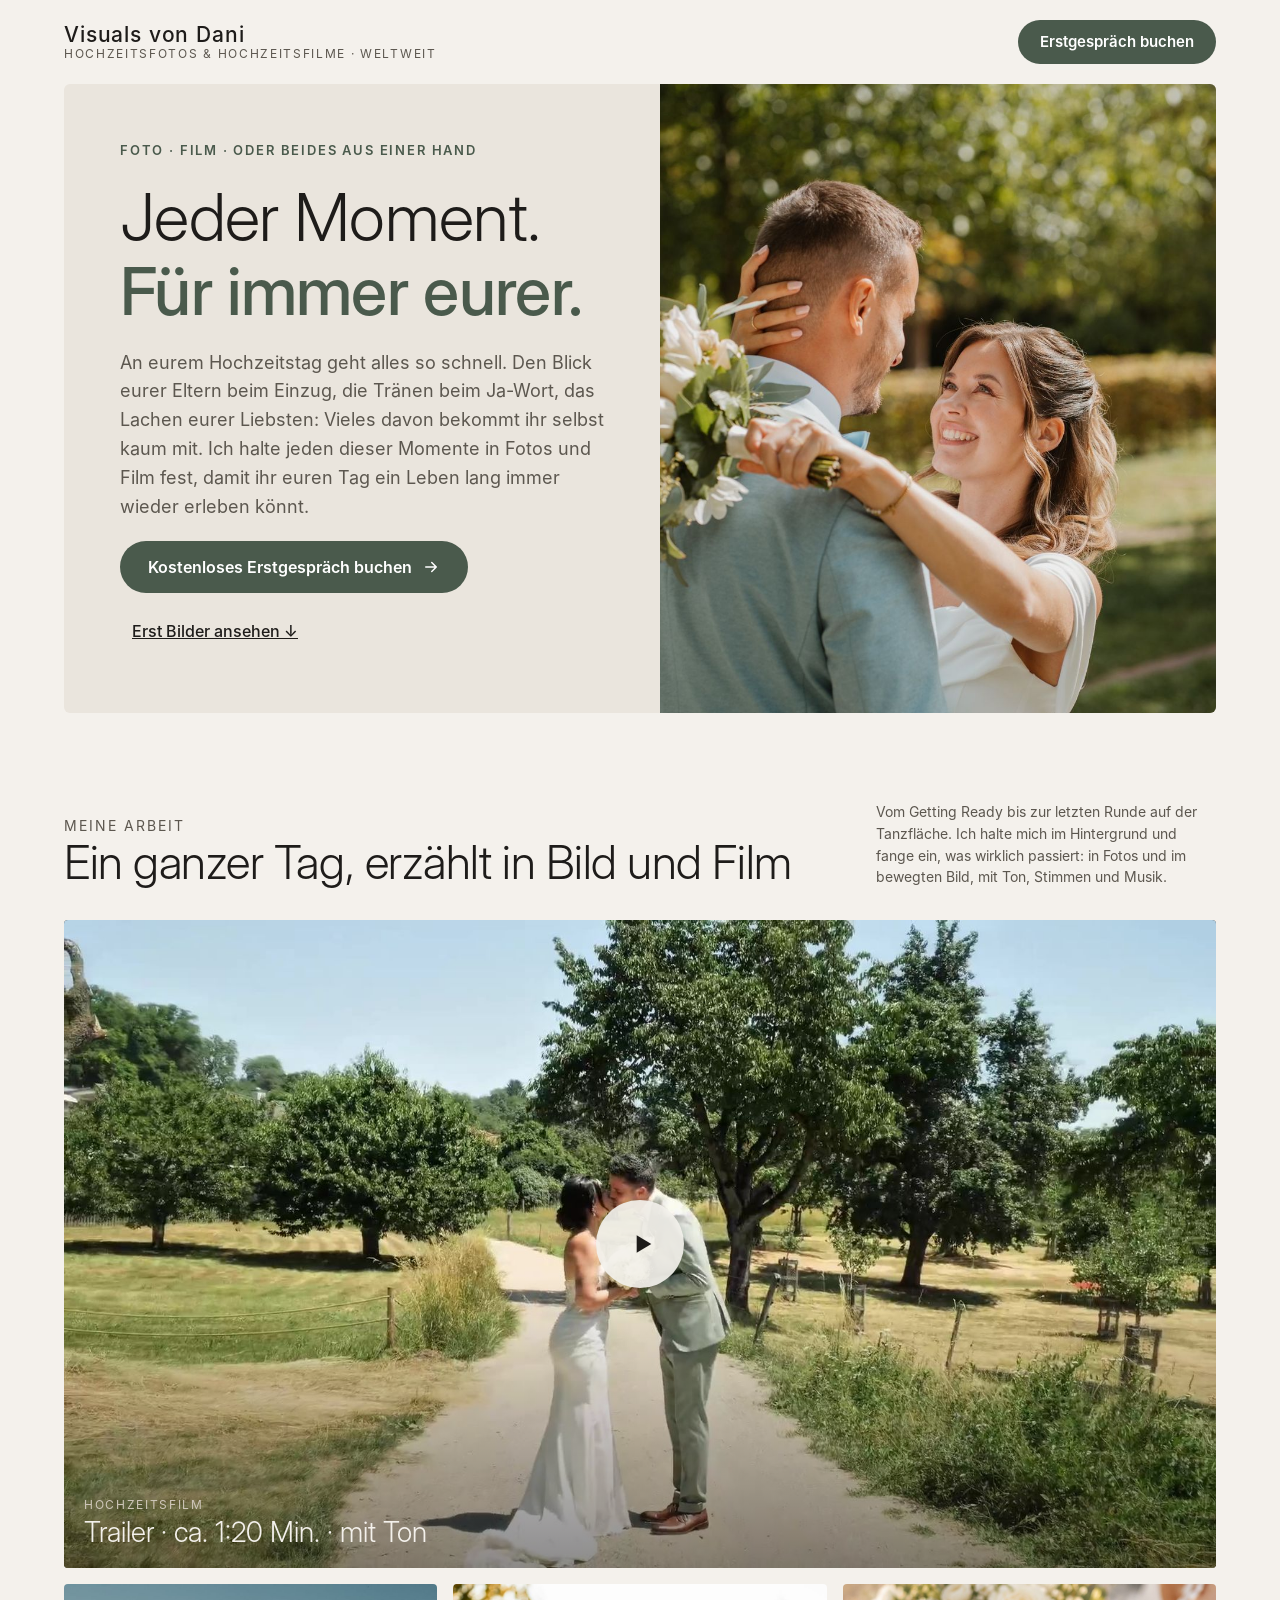
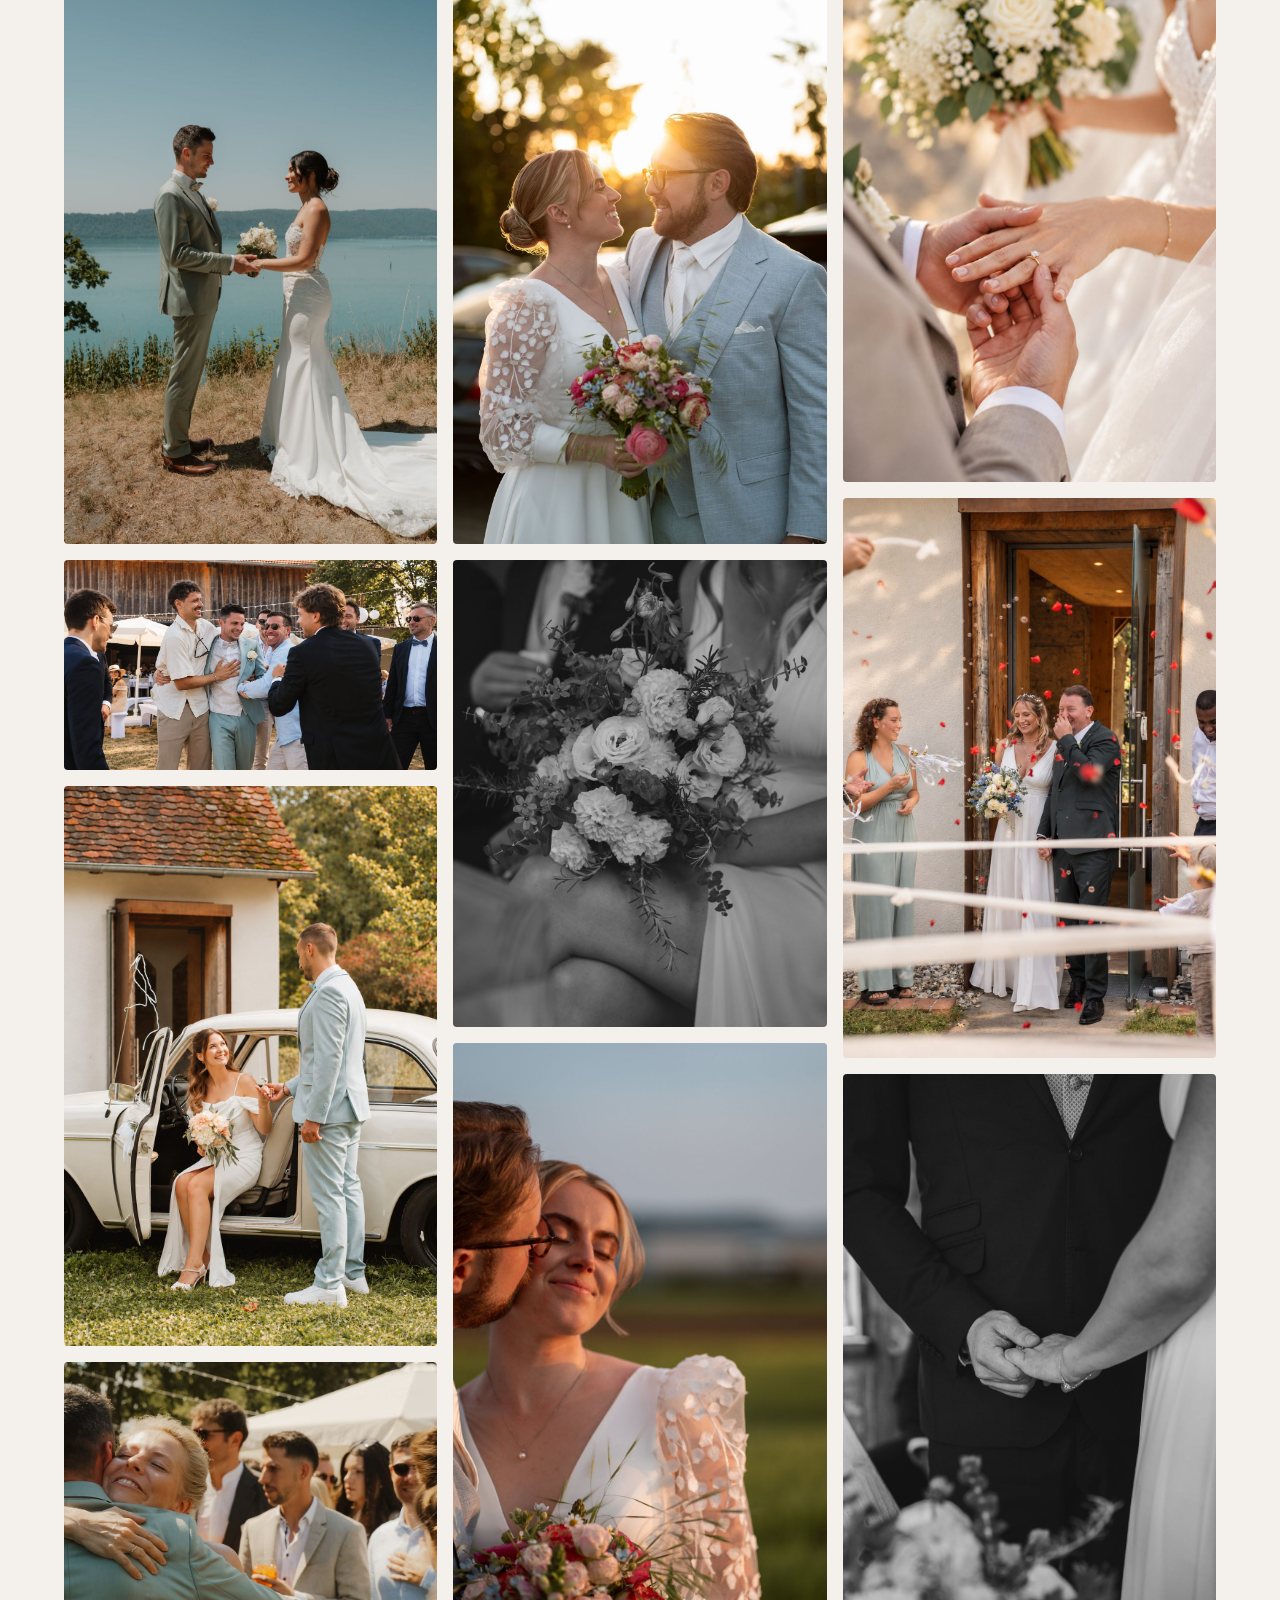
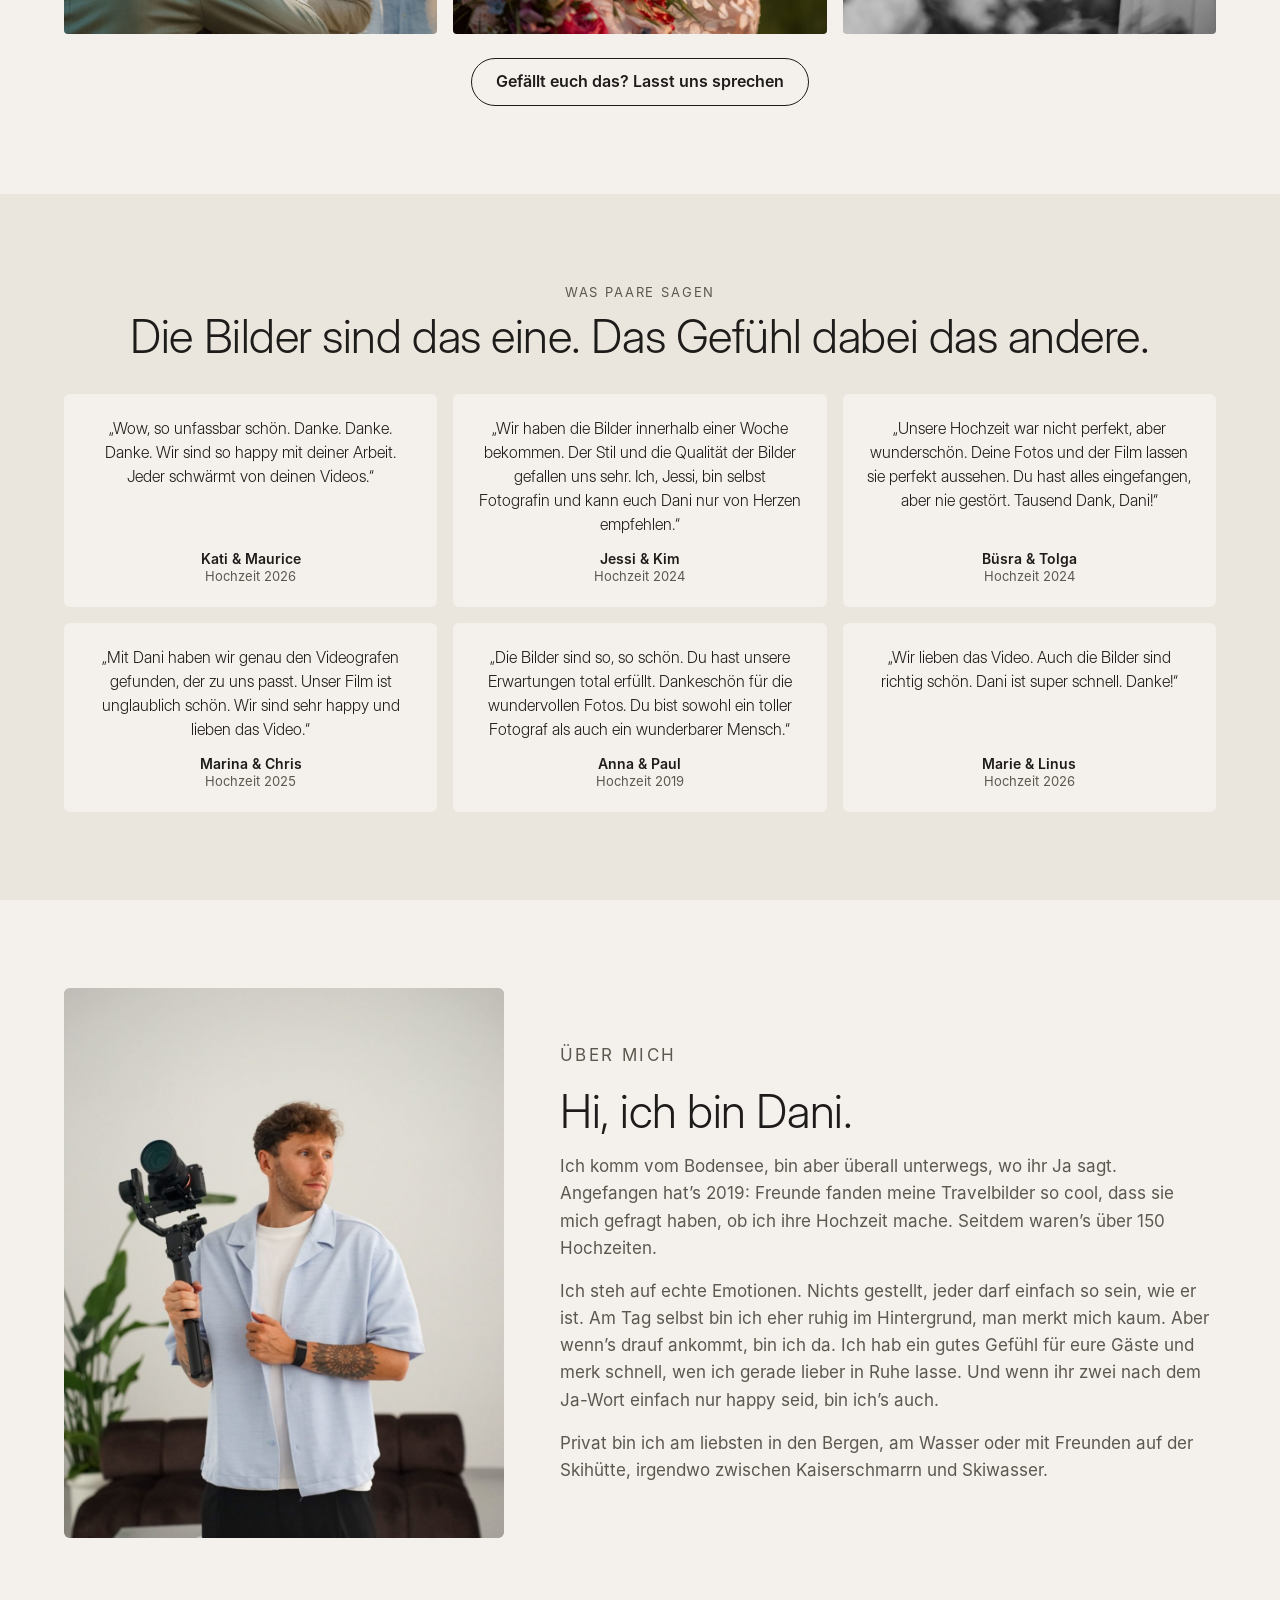
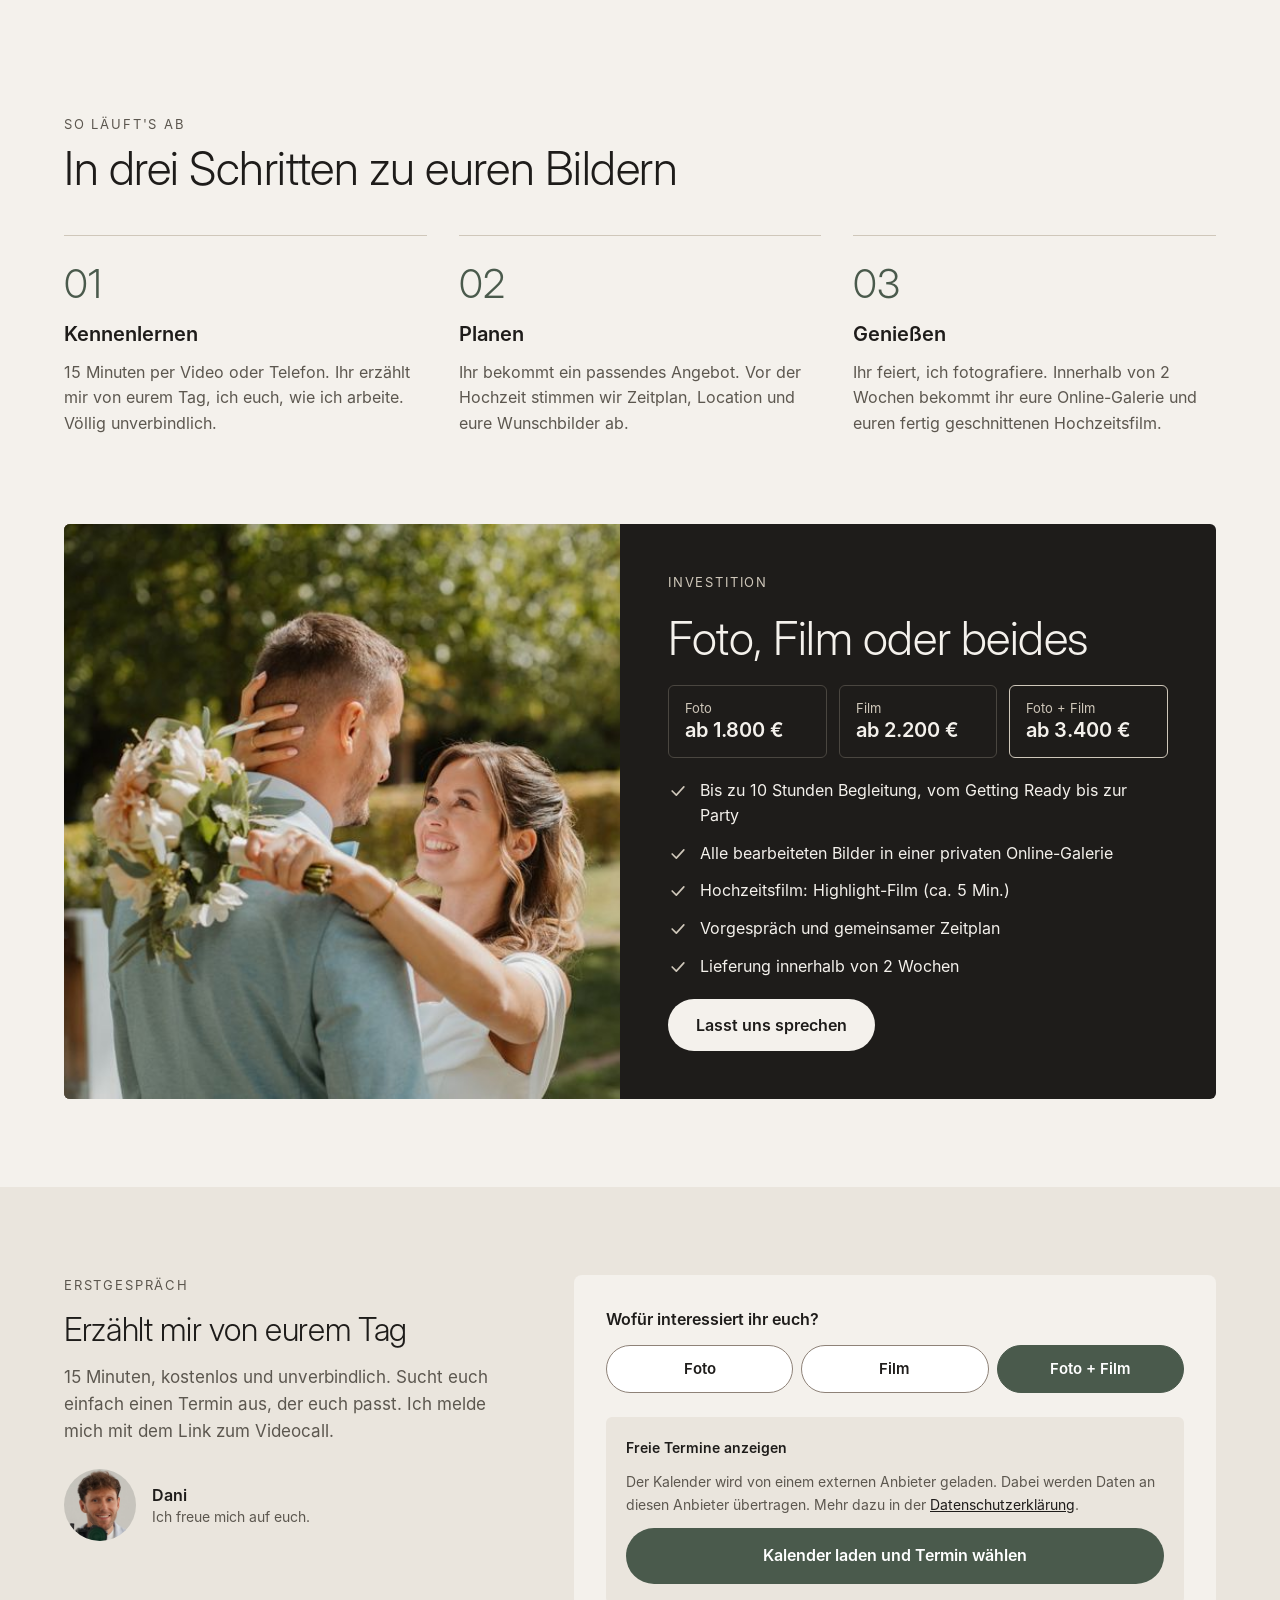
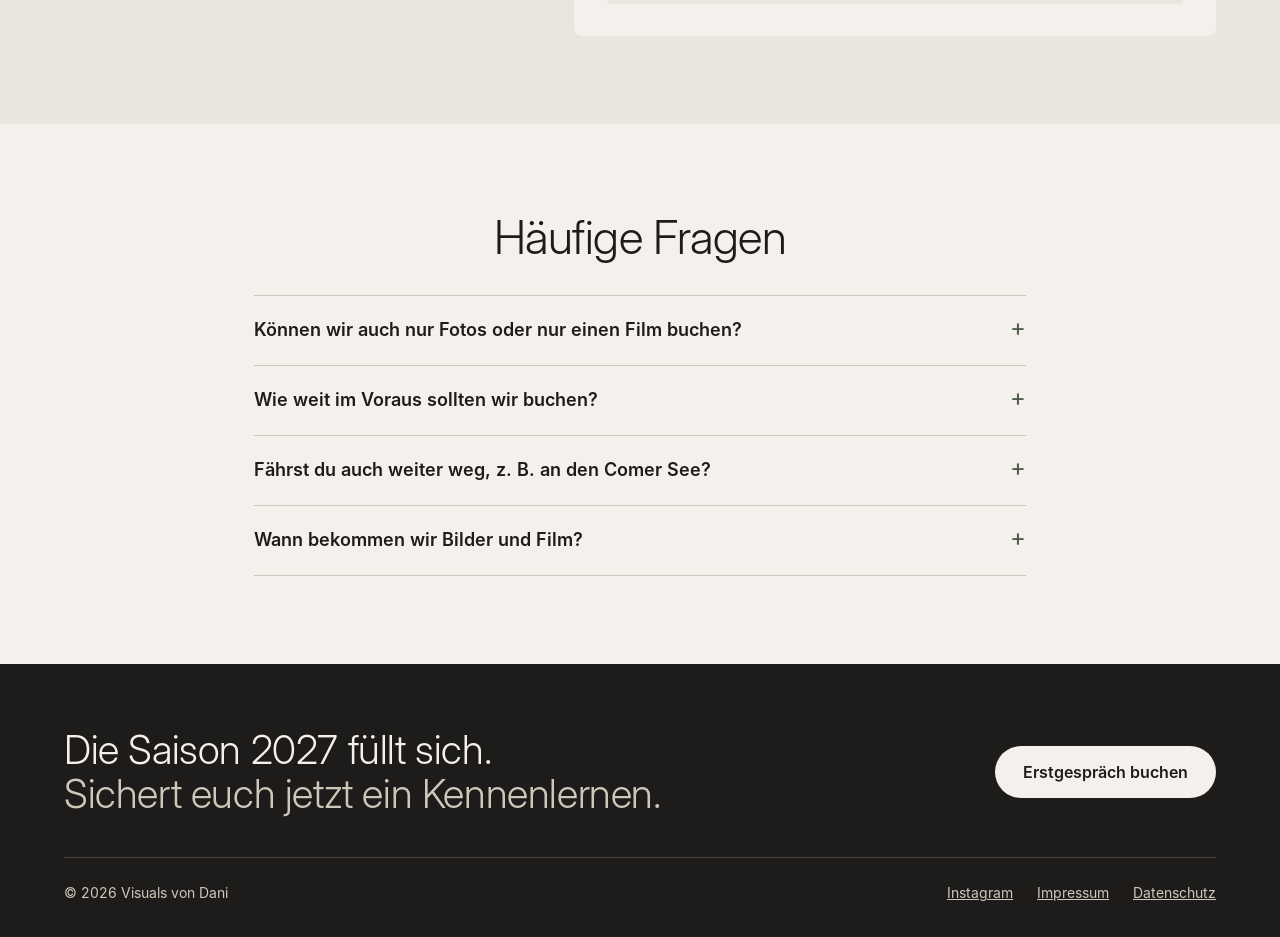
==== commit 5d7dc37c: "Über mich: Faktenzeile entfernt Co-Authored-By: Claude Opus 5.5 <noreply@anthropic.com> Claude-Sessi" ====
--- a/index.html
+++ b/index.html
@@ -188,11 +188,6 @@
         <p>Ich komm vom Bodensee, bin aber überall unterwegs, wo ihr Ja sagt. Angefangen hat’s 2019: Freunde fanden meine Travelbilder so cool, dass sie mich gefragt haben, ob ich ihre Hochzeit mache. Seitdem waren’s über 150 Hochzeiten.</p>
         <p>Ich steh auf echte Emotionen. Nichts gestellt, jeder darf einfach so sein, wie er ist. Am Tag selbst bin ich eher ruhig im Hintergrund, man merkt mich kaum. Aber wenn’s drauf ankommt, bin ich da. Ich hab ein gutes Gefühl für eure Gäste und merk schnell, wen ich gerade lieber in Ruhe lasse. Und wenn ihr zwei nach dem Ja-Wort einfach nur happy seid, bin ich’s auch.</p>
         <p>Privat bin ich am liebsten in den Bergen, am Wasser oder mit Freunden auf der Skihütte, irgendwo zwischen Kaiserschmarrn und Skiwasser.</p>
-        <div class="facts">
-          <div class="fact"><strong>150+</strong><span>Hochzeiten begleitet</span></div>
-          <div class="fact"><strong>Seit 2019</strong><span>mit Kamera dabei</span></div>
-          <div class="fact"><strong>2 Wochen</strong><span>bis zu euren Bildern</span></div>
-        </div>
       </div>
     </div>
   </section>
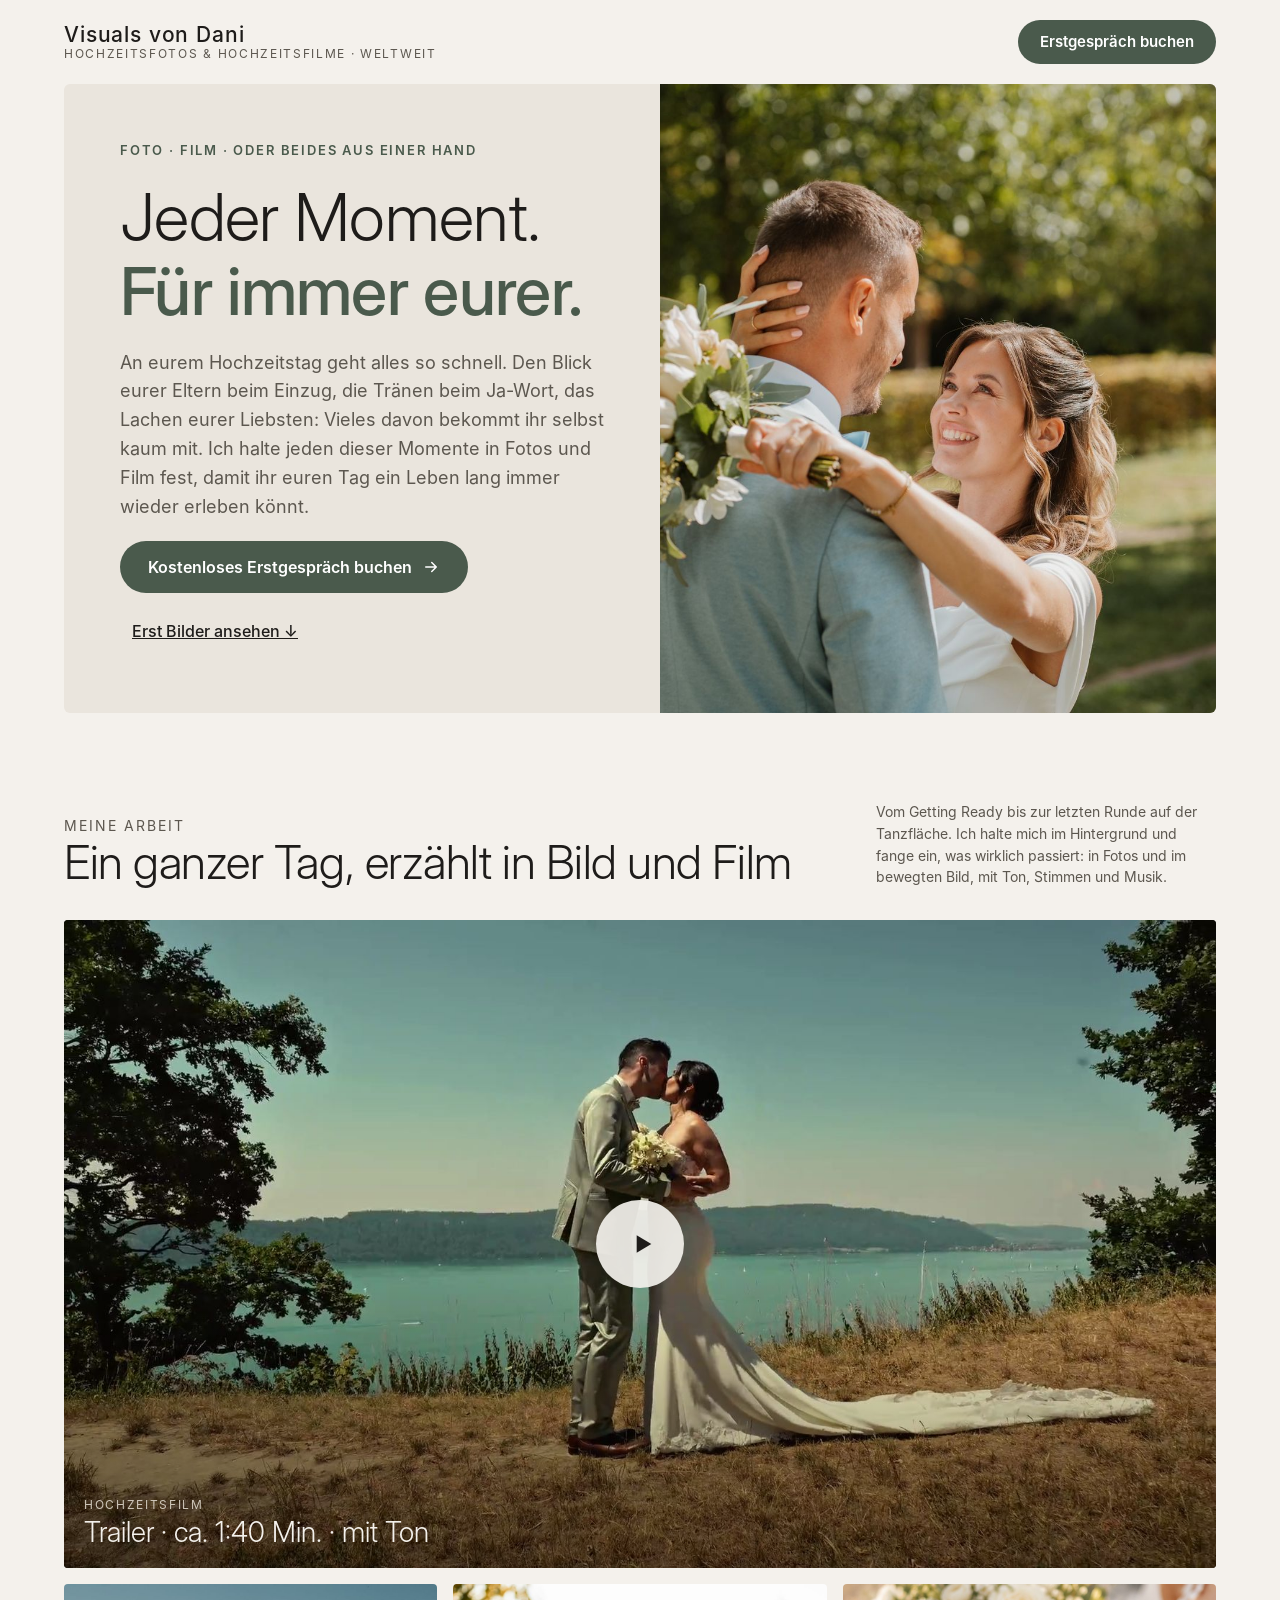
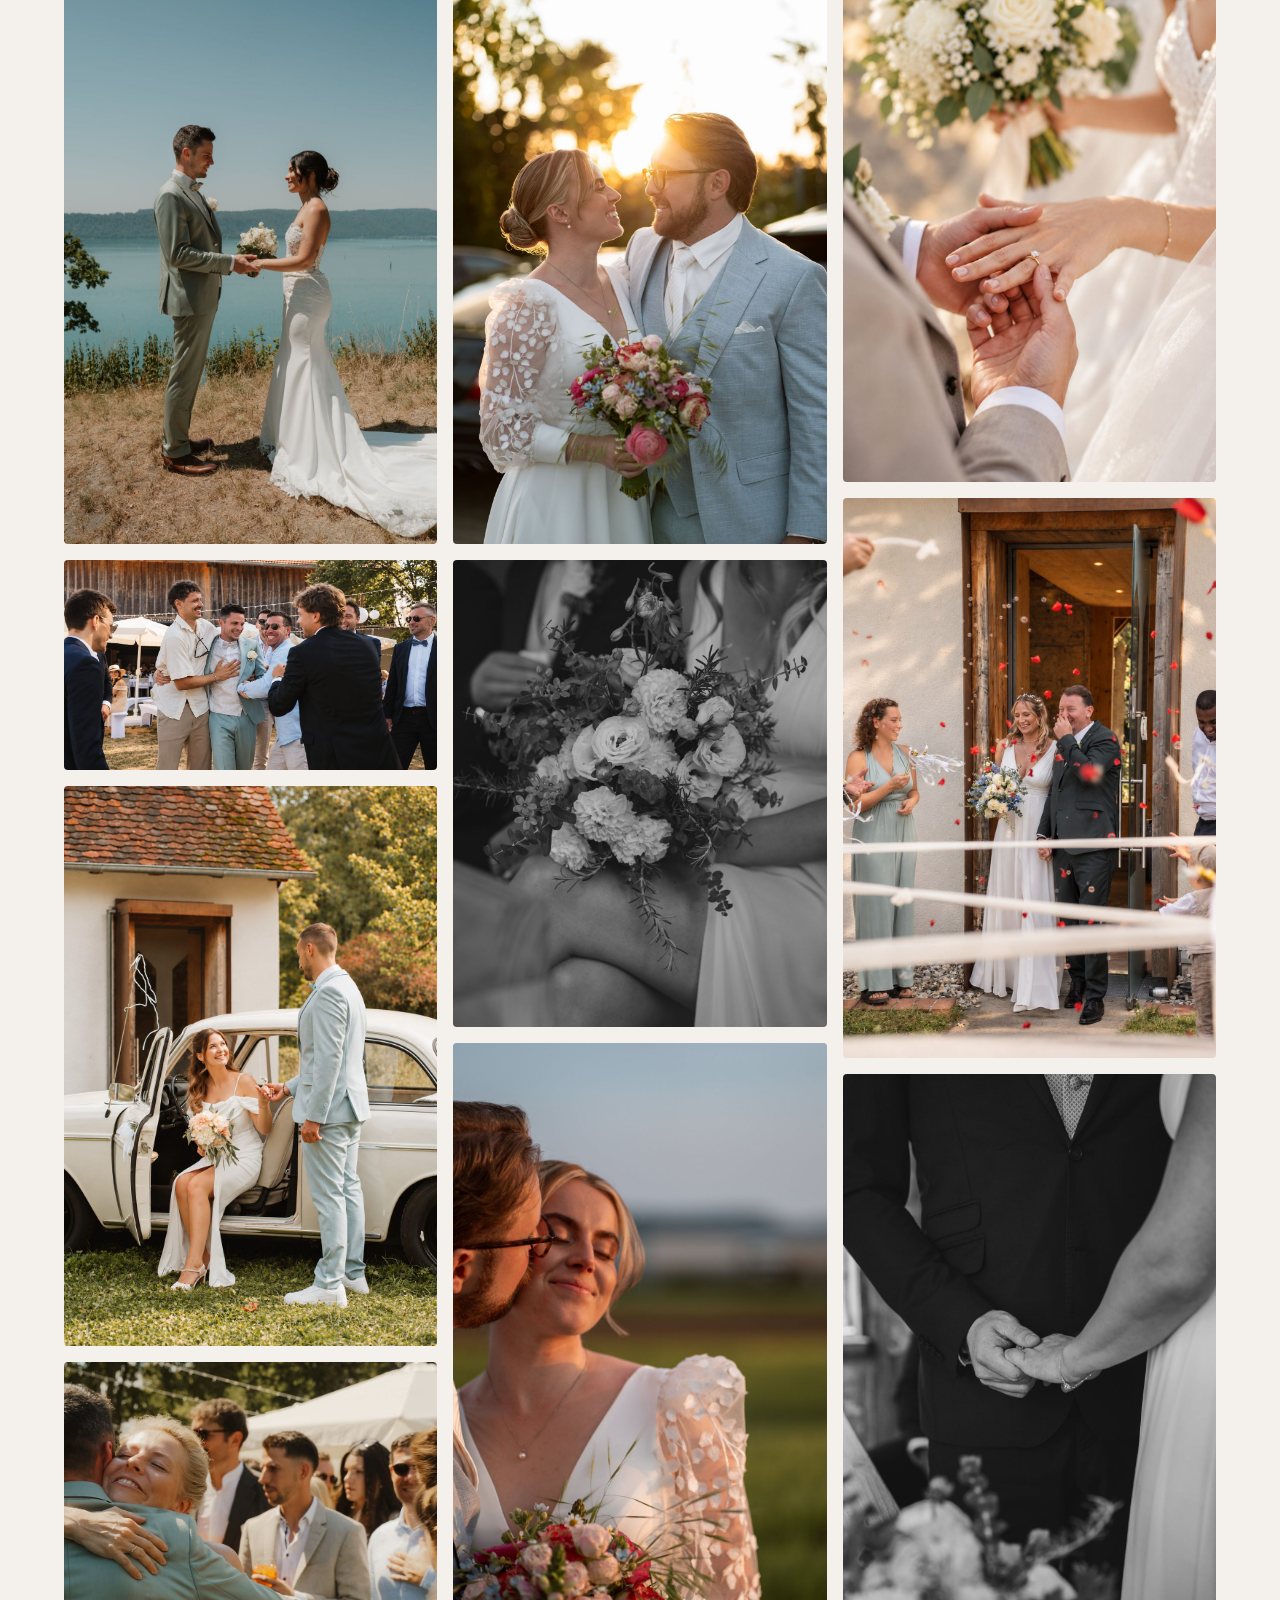
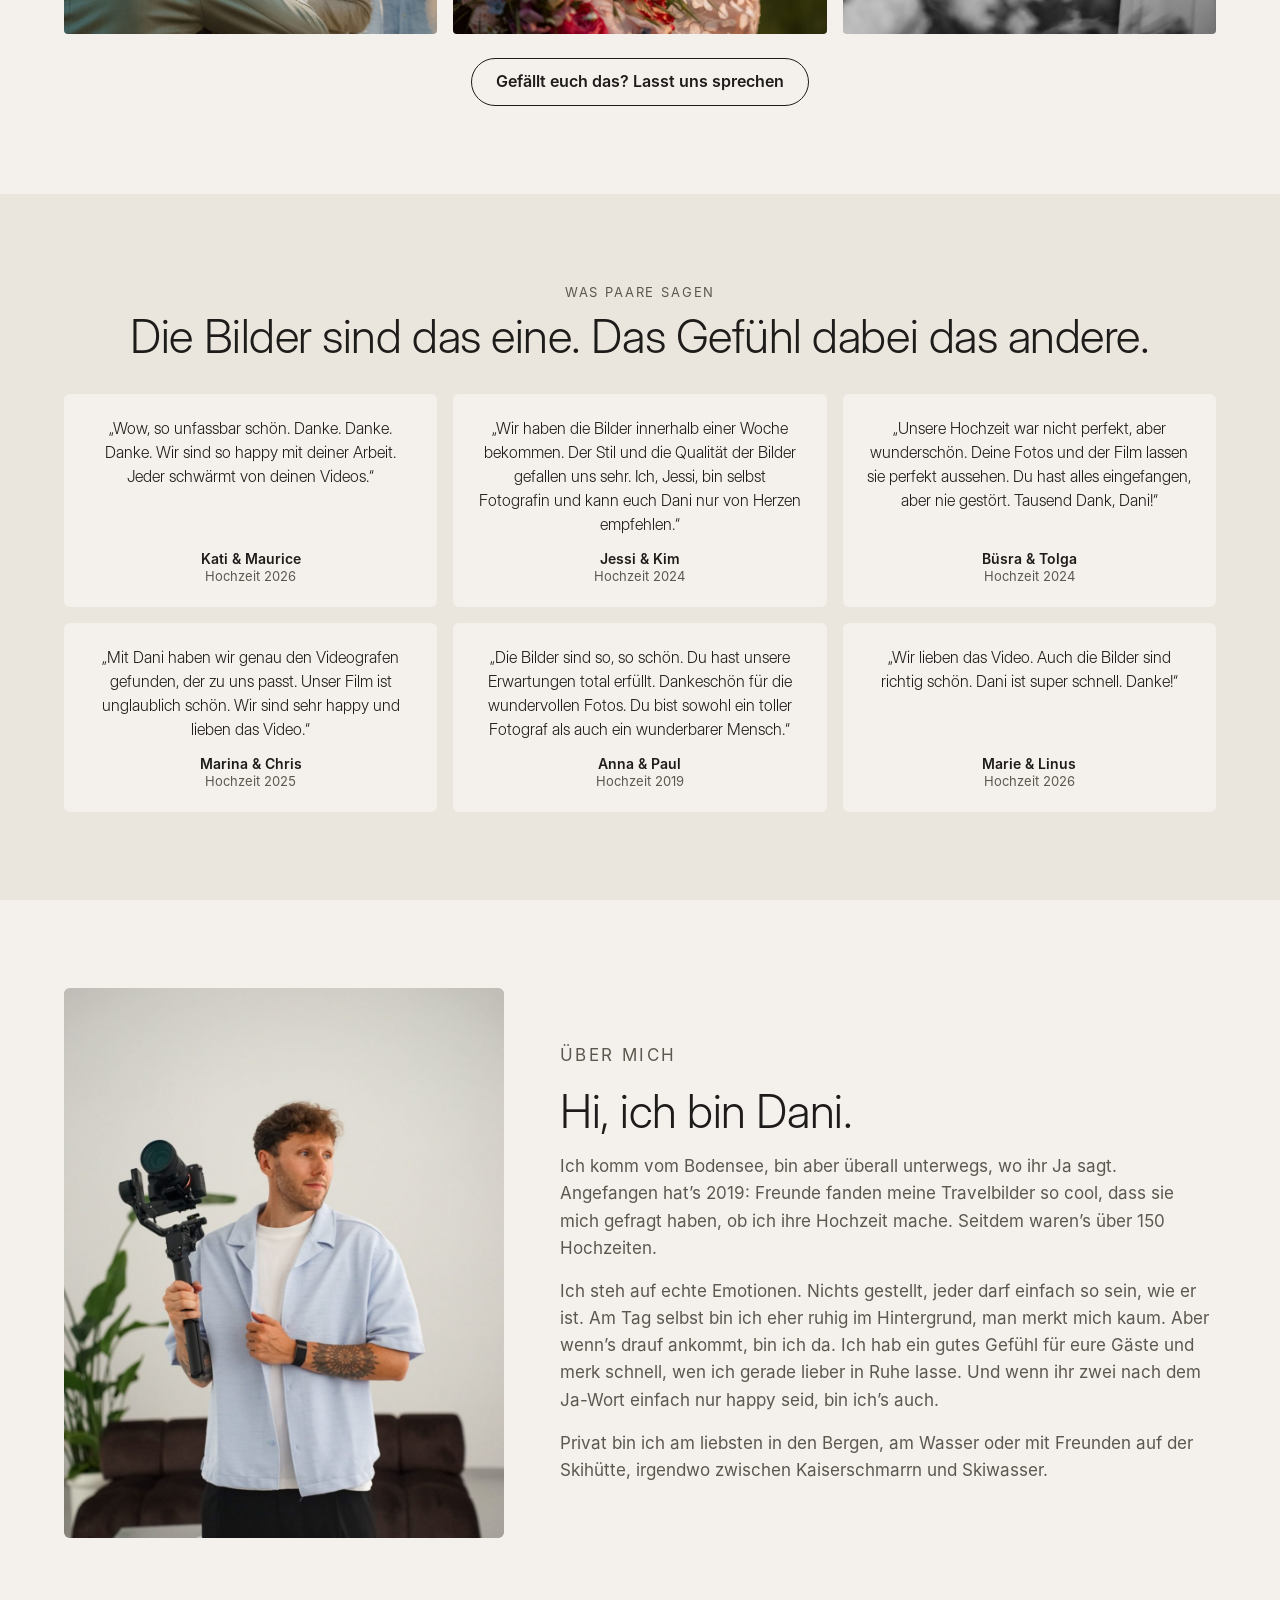
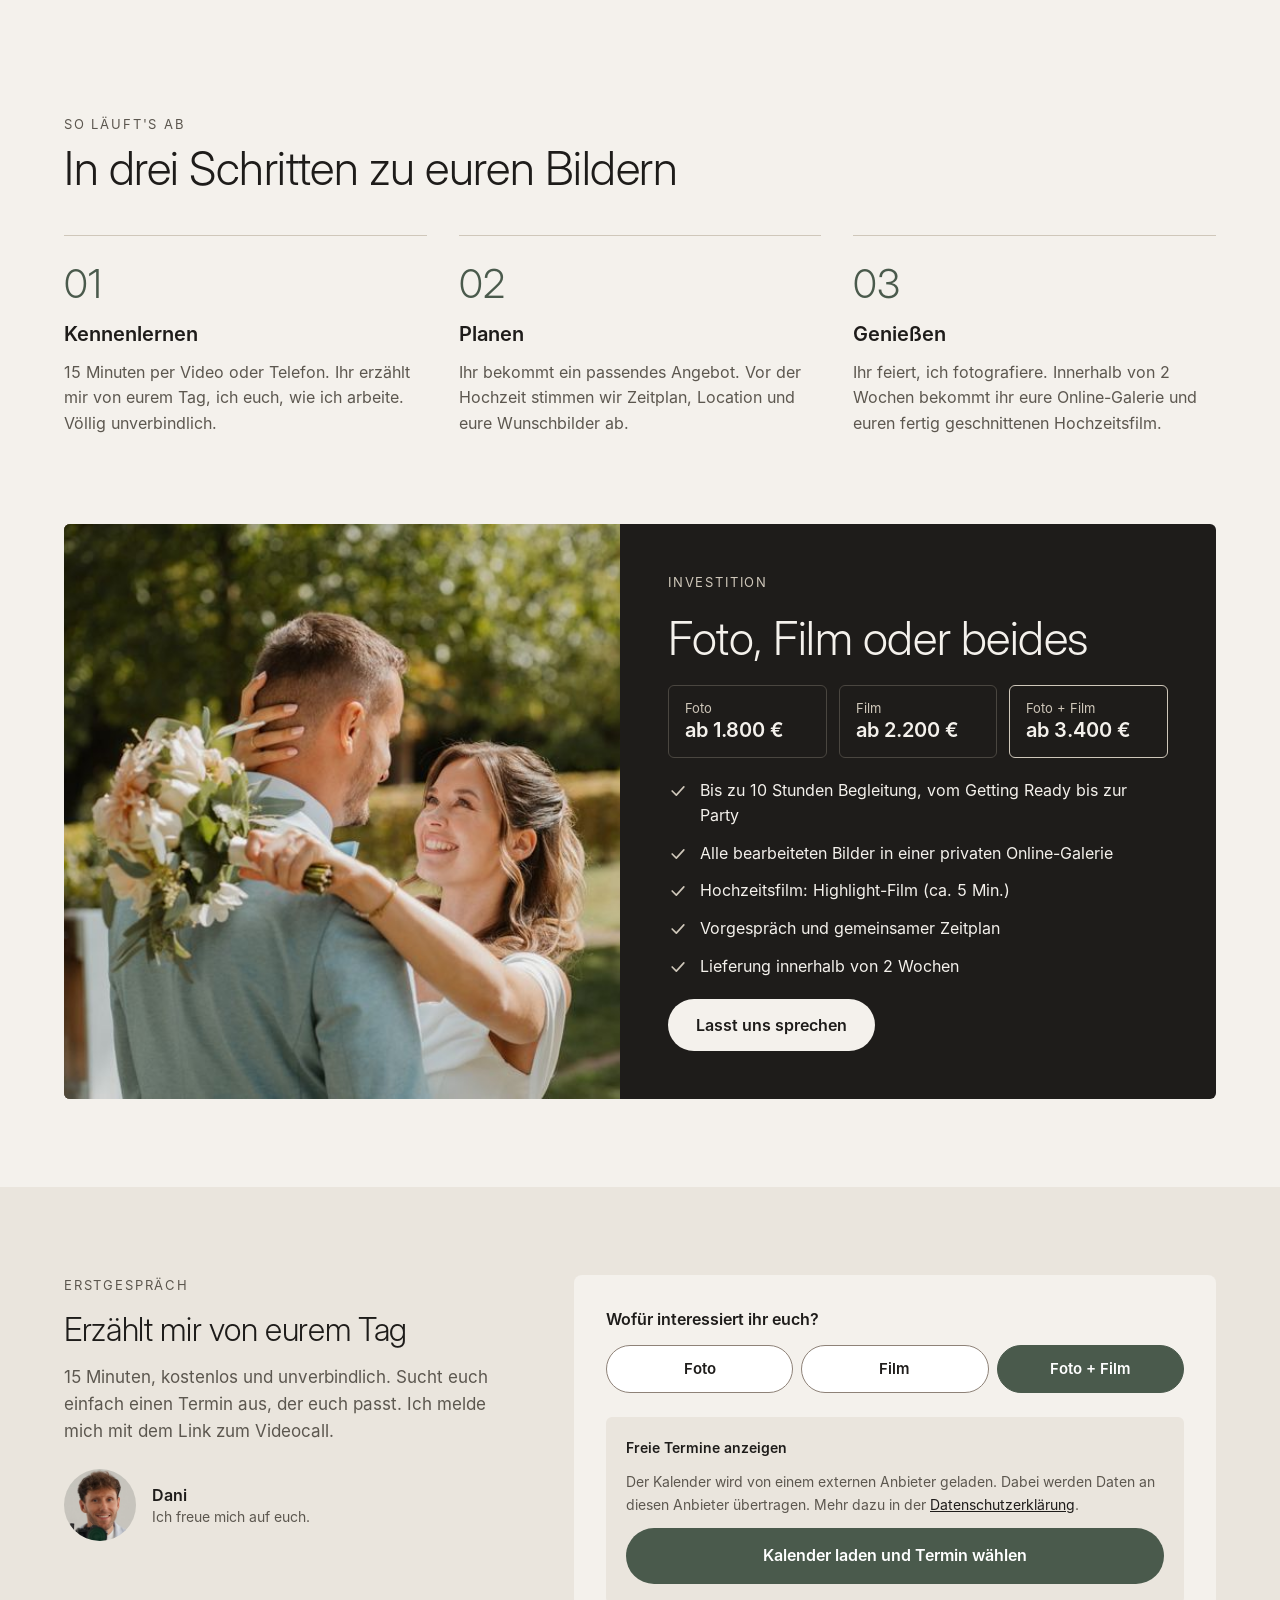
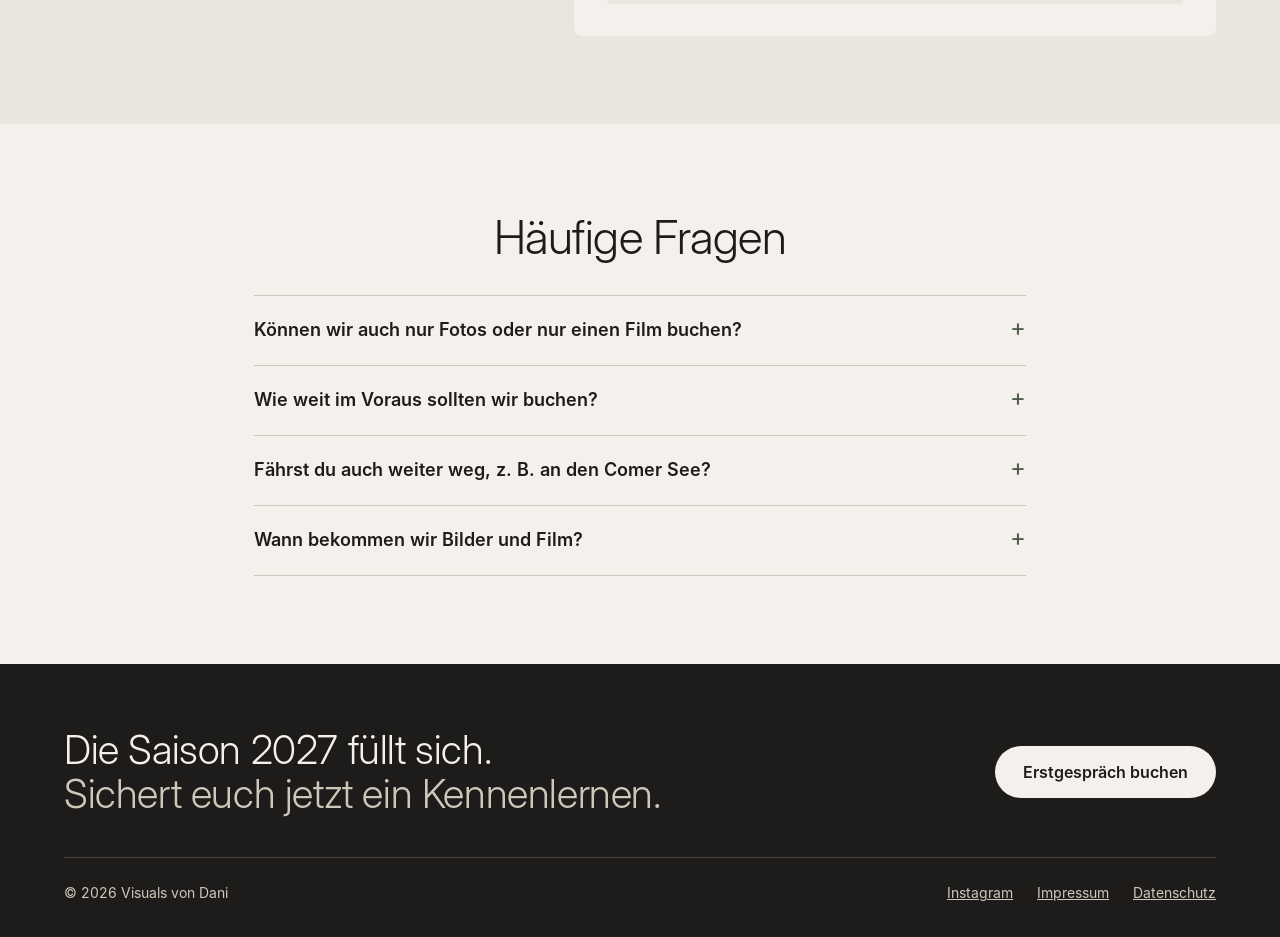
==== commit f8c6f2f7: "Neuer Hochzeitsfilm-Trailer (ersetzt den alten) Co-Authored-By: Claude Opus 5.5 <noreply@anthropic.c" ====
--- a/index.html
+++ b/index.html
@@ -33,7 +33,7 @@
     videoUrl: "",
 
     // Eigenes Video im Ordner "film" (hat Vorrang vor videoUrl). Leer = kein eigenes Video.
-    videoFile: "film/hochzeitsfilm.mp4"
+    videoFile: "film/hochzeitsfilm.mp4?v=2"
   };
 </script>
 
@@ -104,13 +104,13 @@
 
     <!-- HOCHZEITSFILM: Video = film/hochzeitsfilm.mp4, Vorschaubild = film/poster.jpg -->
     <figure class="film" id="film">
-      <img class="film-poster" src="film/poster.jpg" alt="" loading="lazy">
+      <img class="film-poster" src="film/poster.jpg?v=2" alt="" loading="lazy">
       <button class="film-play" type="button" aria-label="Hochzeitsfilm abspielen">
         <svg viewBox="0 0 24 24" fill="currentColor" aria-hidden="true"><path d="M8 5.5v13l11-6.5z"/></svg>
       </button>
       <figcaption>
         <small>Hochzeitsfilm</small>
-        <span>Trailer · ca. 1:20 Min. · mit Ton</span>
+        <span>Trailer · ca. 1:40 Min. · mit Ton</span>
       </figcaption>
     </figure>
 
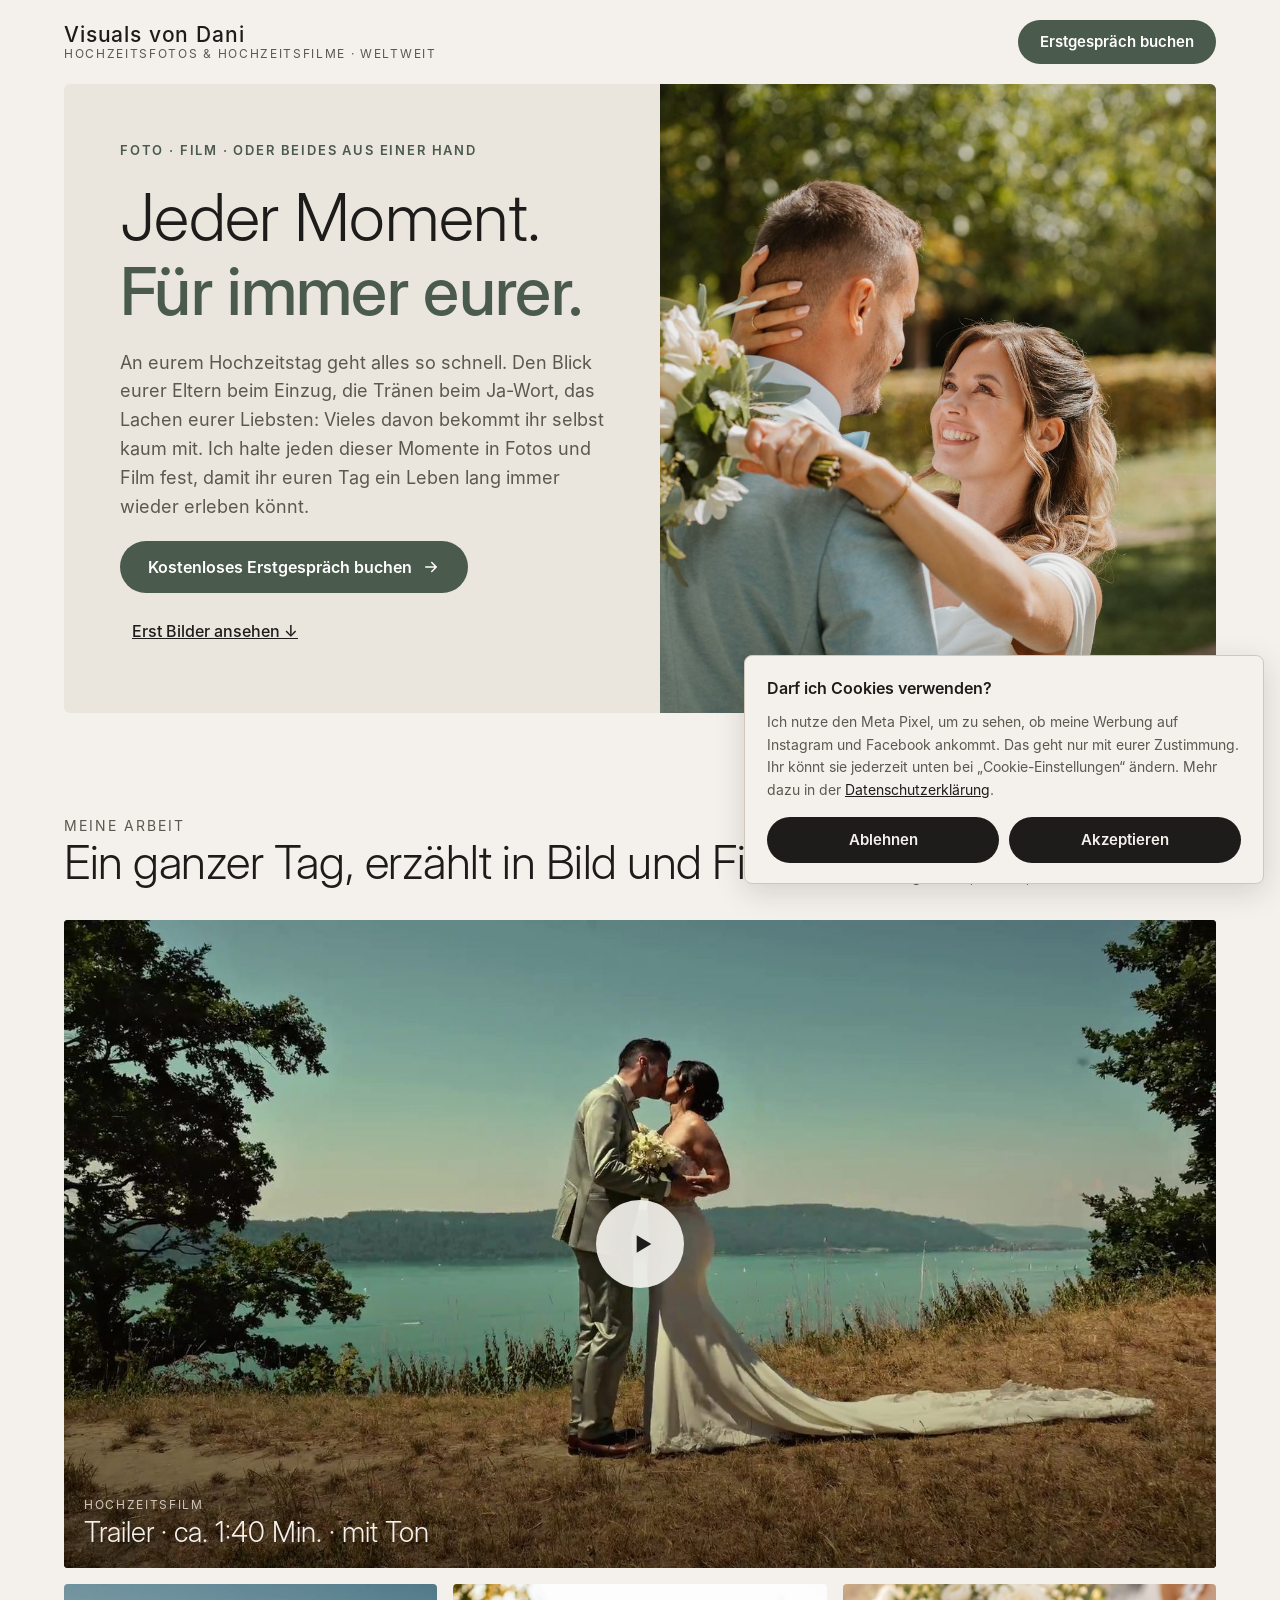
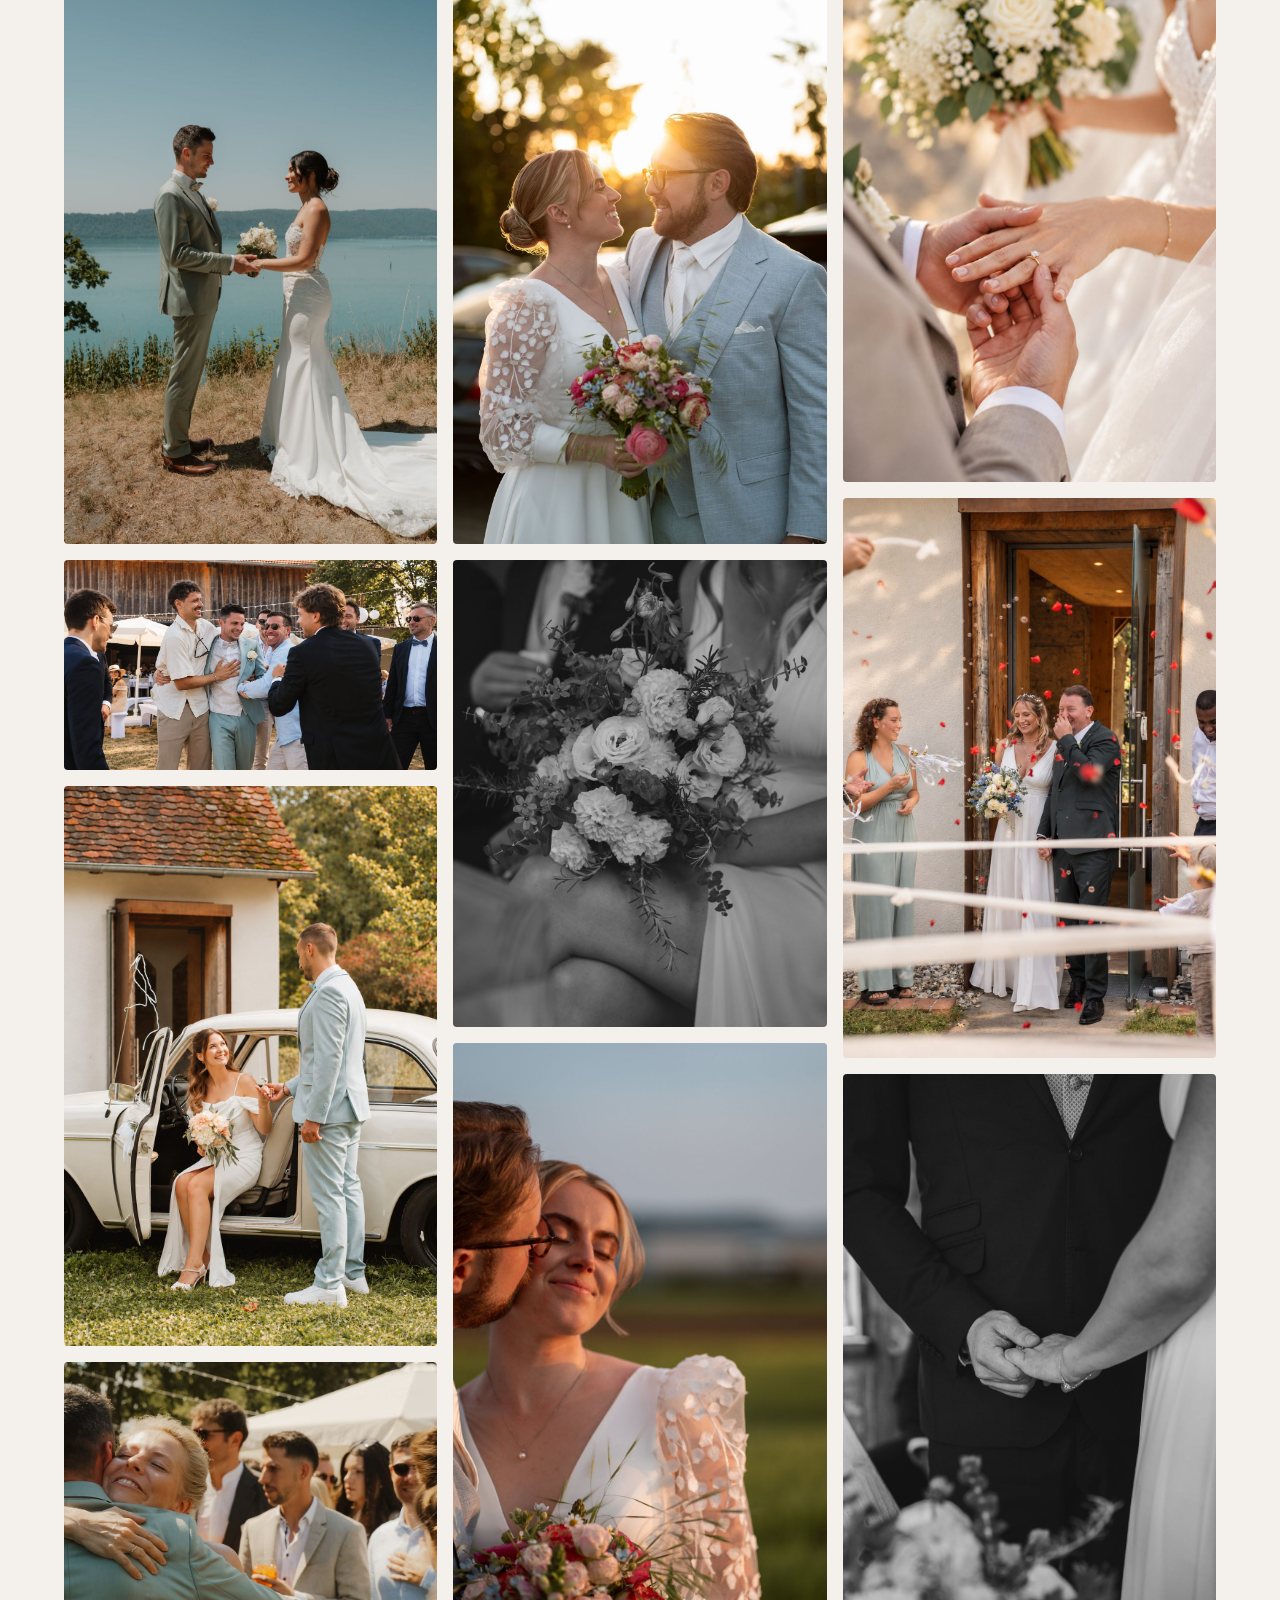
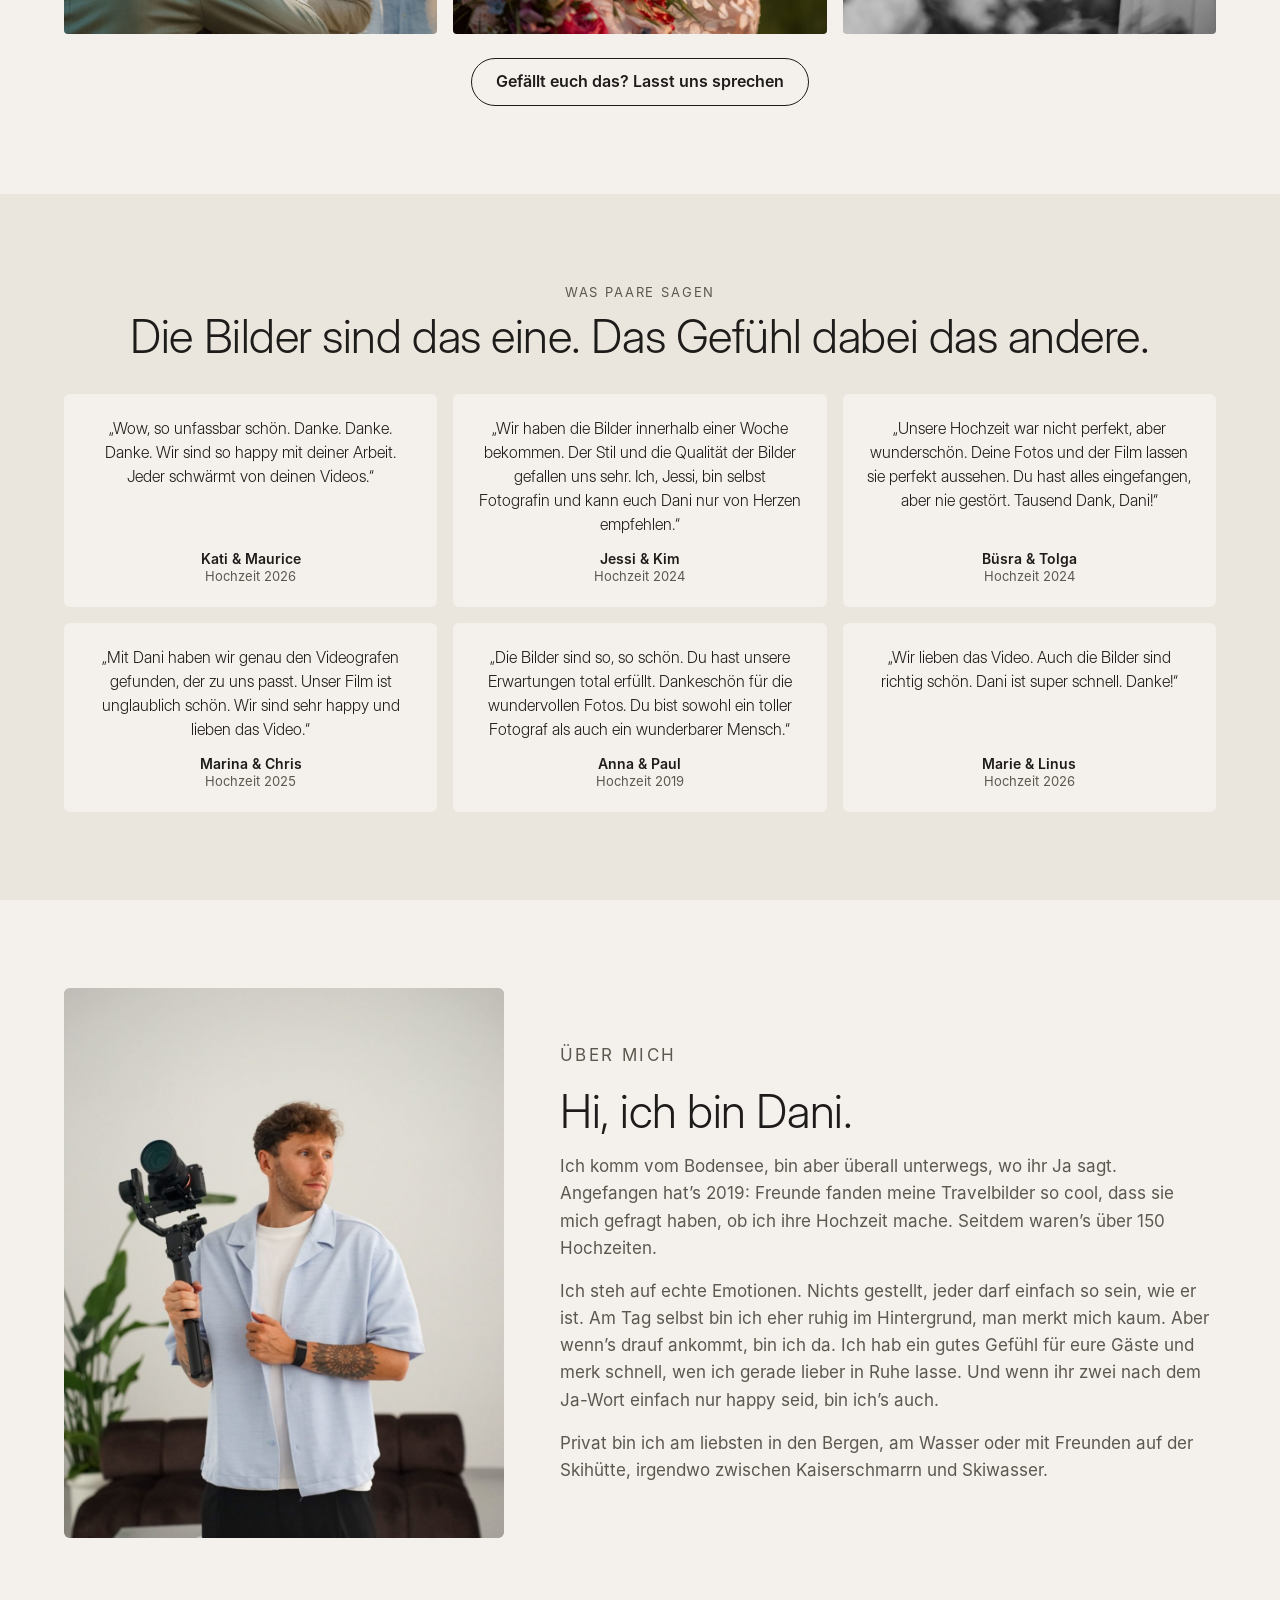
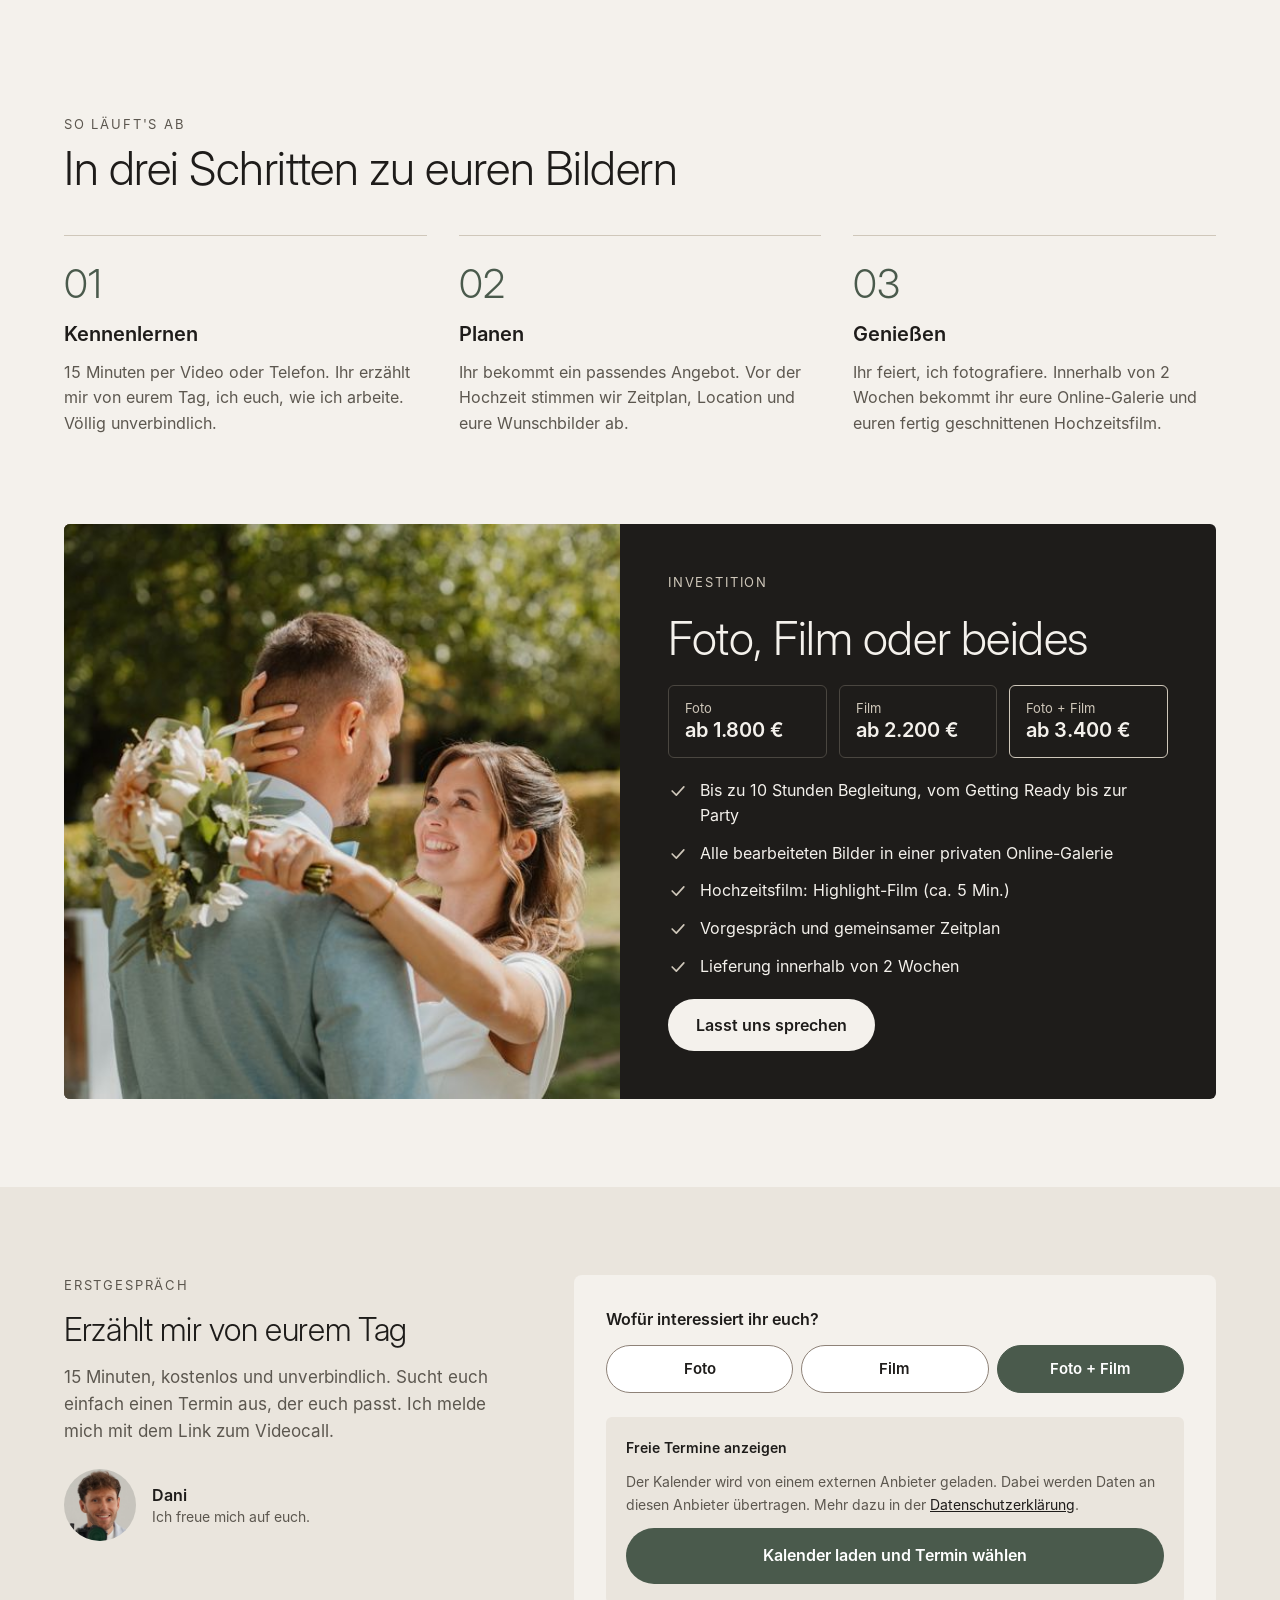
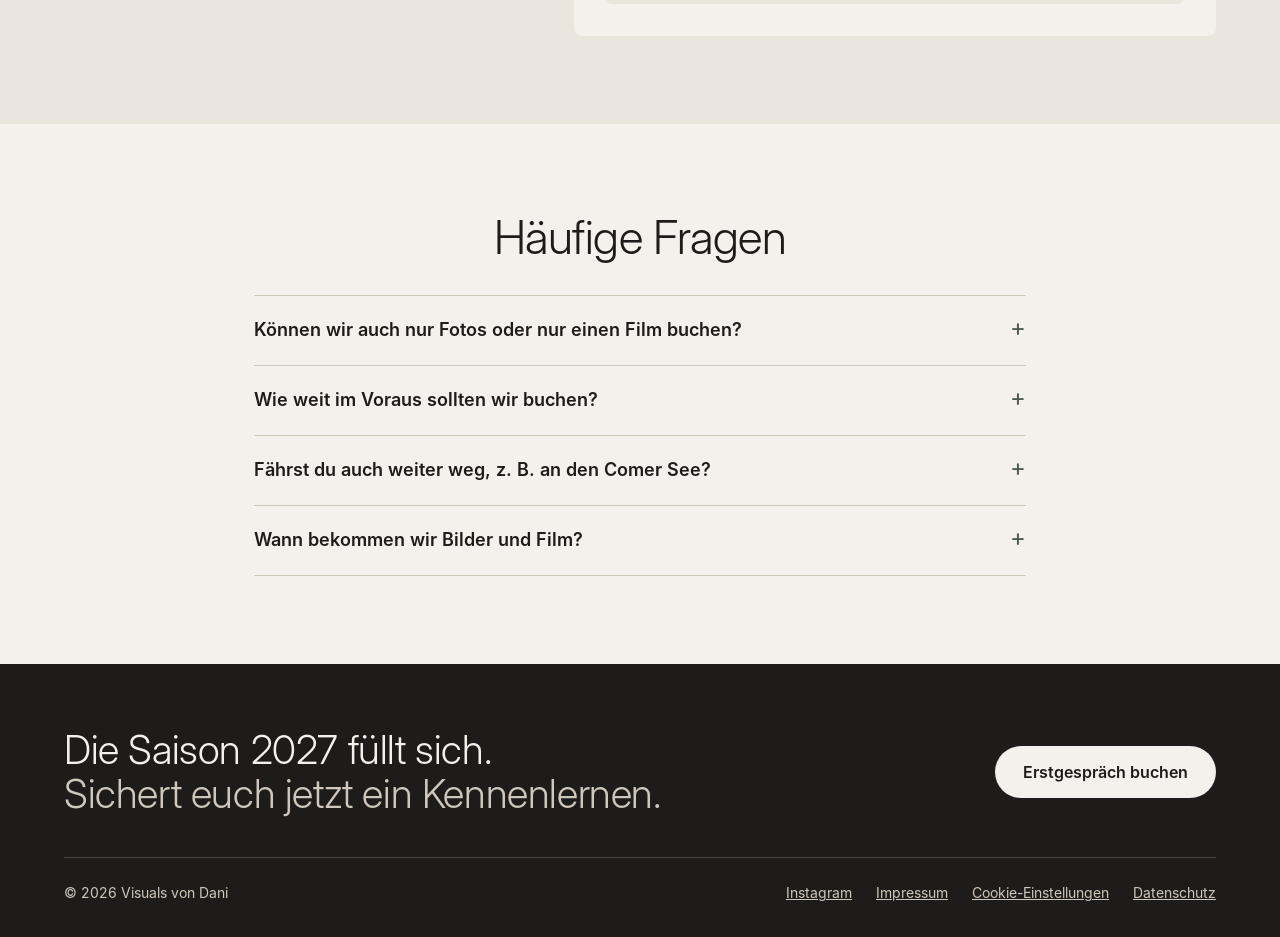
==== commit 394bb3e6: "Cookie-Banner, Meta Pixel (nur mit Zustimmung), Ereignisse und Datenschutz ergänzt Co-Authored-By: C" ====
--- a/index.html
+++ b/index.html
@@ -12,13 +12,16 @@
 <meta name="theme-color" content="#F4F1EC">
 <link rel="icon" href="assets/favicon.svg" type="image/svg+xml">
 <link rel="preload" href="assets/fonts/InterDisplay-Light.woff" as="font" type="font/woff" crossorigin>
-<link rel="stylesheet" href="assets/style.css?v=202610281912">
+<link rel="stylesheet" href="assets/style.css?v=202610290833">
 
 <script>
   /* =========================================================
      EINSTELLUNGEN – hier trägst du deine Daten ein
      ========================================================= */
   window.SITE_CONFIG = {
+    // Meta Pixel / Datensatz-ID aus dem Events Manager. Wird erst nach Cookie-Zustimmung geladen.
+    metaPixelId: "1971344566605847",
+
     // Dein Calendly- oder Cal.com-Link, z. B. "https://calendly.com/visualsvondani/erstgespraech"
     // Leer lassen = statt Kalender erscheint ein Anfrageformular.
     bookingUrl: "https://calendly.com/visuals-von-dani/hochzeits-kennenlerngesprach",
@@ -307,17 +310,28 @@
         <!-- TODO: Instagram-Link eintragen -->
         <a href="https://www.instagram.com/" target="_blank" rel="noopener">Instagram</a>
         <a href="impressum.html">Impressum</a>
+        <a href="#" id="cookie-settings">Cookie-Einstellungen</a>
         <a href="datenschutz.html">Datenschutz</a>
       </nav>
     </div>
   </div>
 </footer>
+
+<!-- COOKIE-BANNER -->
+<div class="cookie-banner" id="cookie-banner" role="dialog" aria-labelledby="cookie-title" aria-describedby="cookie-text" hidden>
+  <p class="cookie-title" id="cookie-title">Darf ich Cookies verwenden?</p>
+  <p id="cookie-text">Ich nutze den Meta Pixel, um zu sehen, ob meine Werbung auf Instagram und Facebook ankommt. Das geht nur mit eurer Zustimmung. Ihr könnt sie jederzeit unten bei „Cookie-Einstellungen“ ändern. Mehr dazu in der <a href="datenschutz.html">Datenschutzerklärung</a>.</p>
+  <div class="cookie-actions">
+    <button type="button" class="btn cookie-btn" id="cookie-deny">Ablehnen</button>
+    <button type="button" class="btn cookie-btn" id="cookie-accept">Akzeptieren</button>
+  </div>
+</div>
 
 <div class="sticky-cta" id="sticky-cta">
   <a class="btn btn-primary" href="#termin">Kostenloses Erstgespräch buchen</a>
   <small>15 Min · unverbindlich · per Video oder Telefon</small>
 </div>
 
-<script src="assets/main.js?v=202610281912"></script>
+<script src="assets/main.js?v=202610290833"></script>
 </body>
 </html>
--- a/assets/style.css
+++ b/assets/style.css
@@ -248,3 +248,11 @@
   .about-img { max-width: none; flex-basis: 100%; aspect-ratio: 1 / 1; }
   .about-text p { font-size: 16px; }
 }
+
+/* ---------- Cookie-Banner ---------- */
+.cookie-banner { position: fixed; z-index: 60; left: 16px; right: 16px; bottom: 16px; max-width: 520px; margin-left: auto; background: var(--bg); color: var(--ink); border: 1px solid var(--line); border-radius: 8px; box-shadow: 0 8px 30px rgba(30,28,26,.15); padding: 20px 22px; display: flex; flex-direction: column; gap: 10px; font-size: 14px; }
+.cookie-banner p { margin: 0; color: var(--muted); }
+.cookie-banner .cookie-title { color: var(--ink); font-weight: 600; font-size: 16px; }
+.cookie-actions { display: flex; gap: 10px; margin-top: 6px; }
+.cookie-btn { flex: 1 1 0; min-height: 46px; padding: 0 16px; font-size: 15px; background: var(--ink); color: var(--bg); }
+.cookie-btn:hover { background: var(--accent); color: var(--white); }
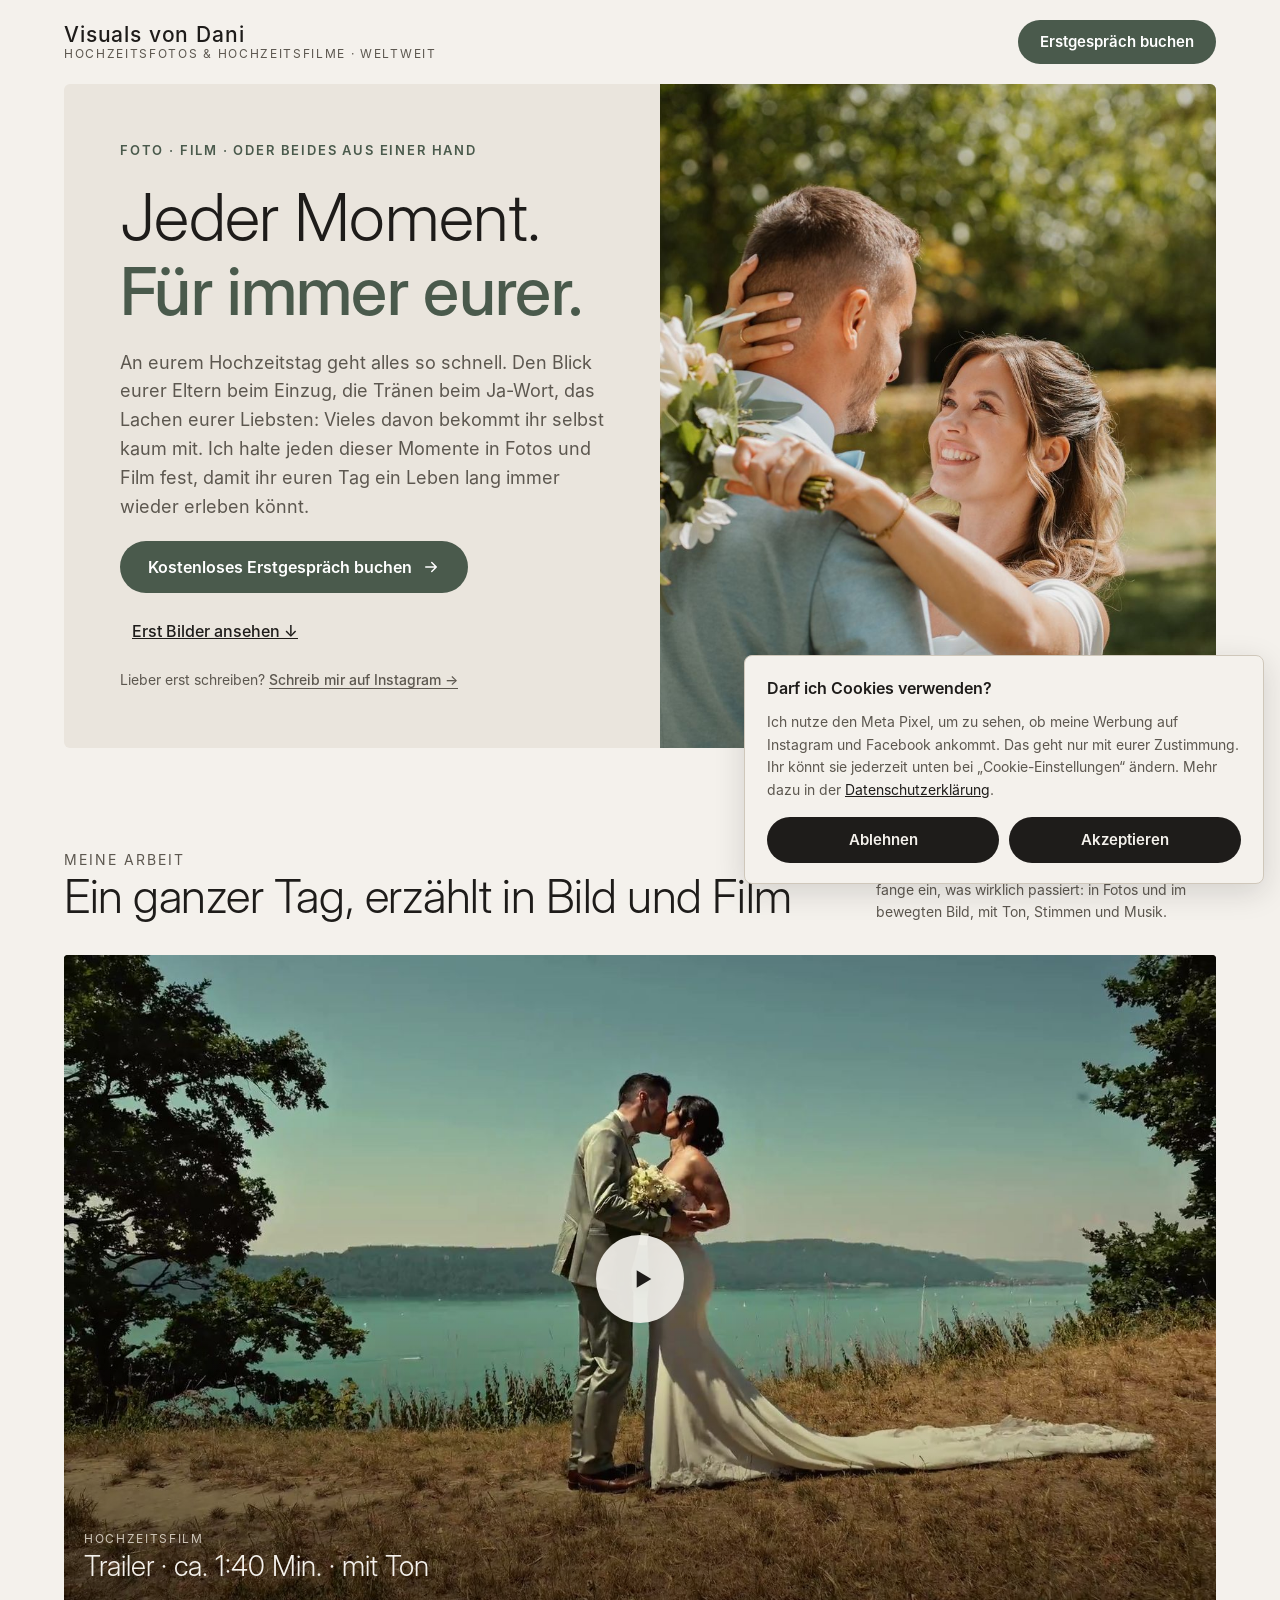
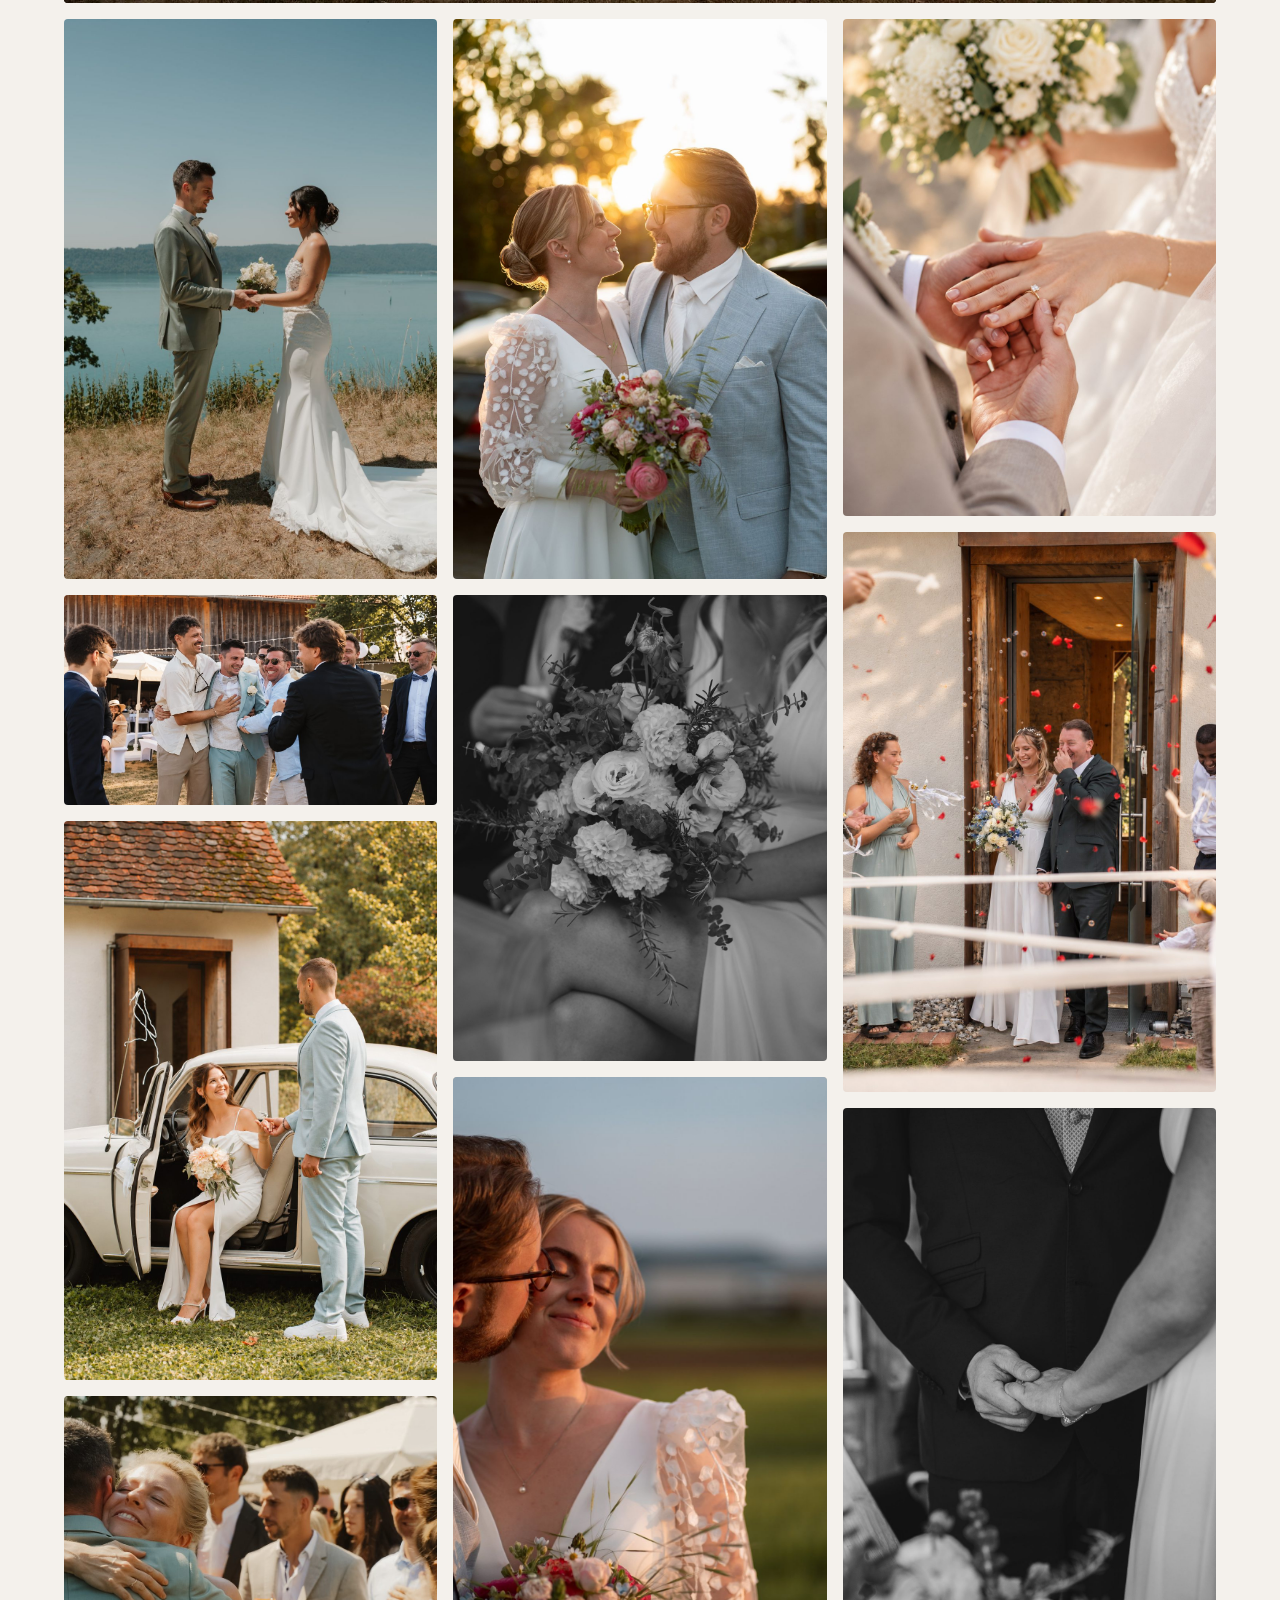
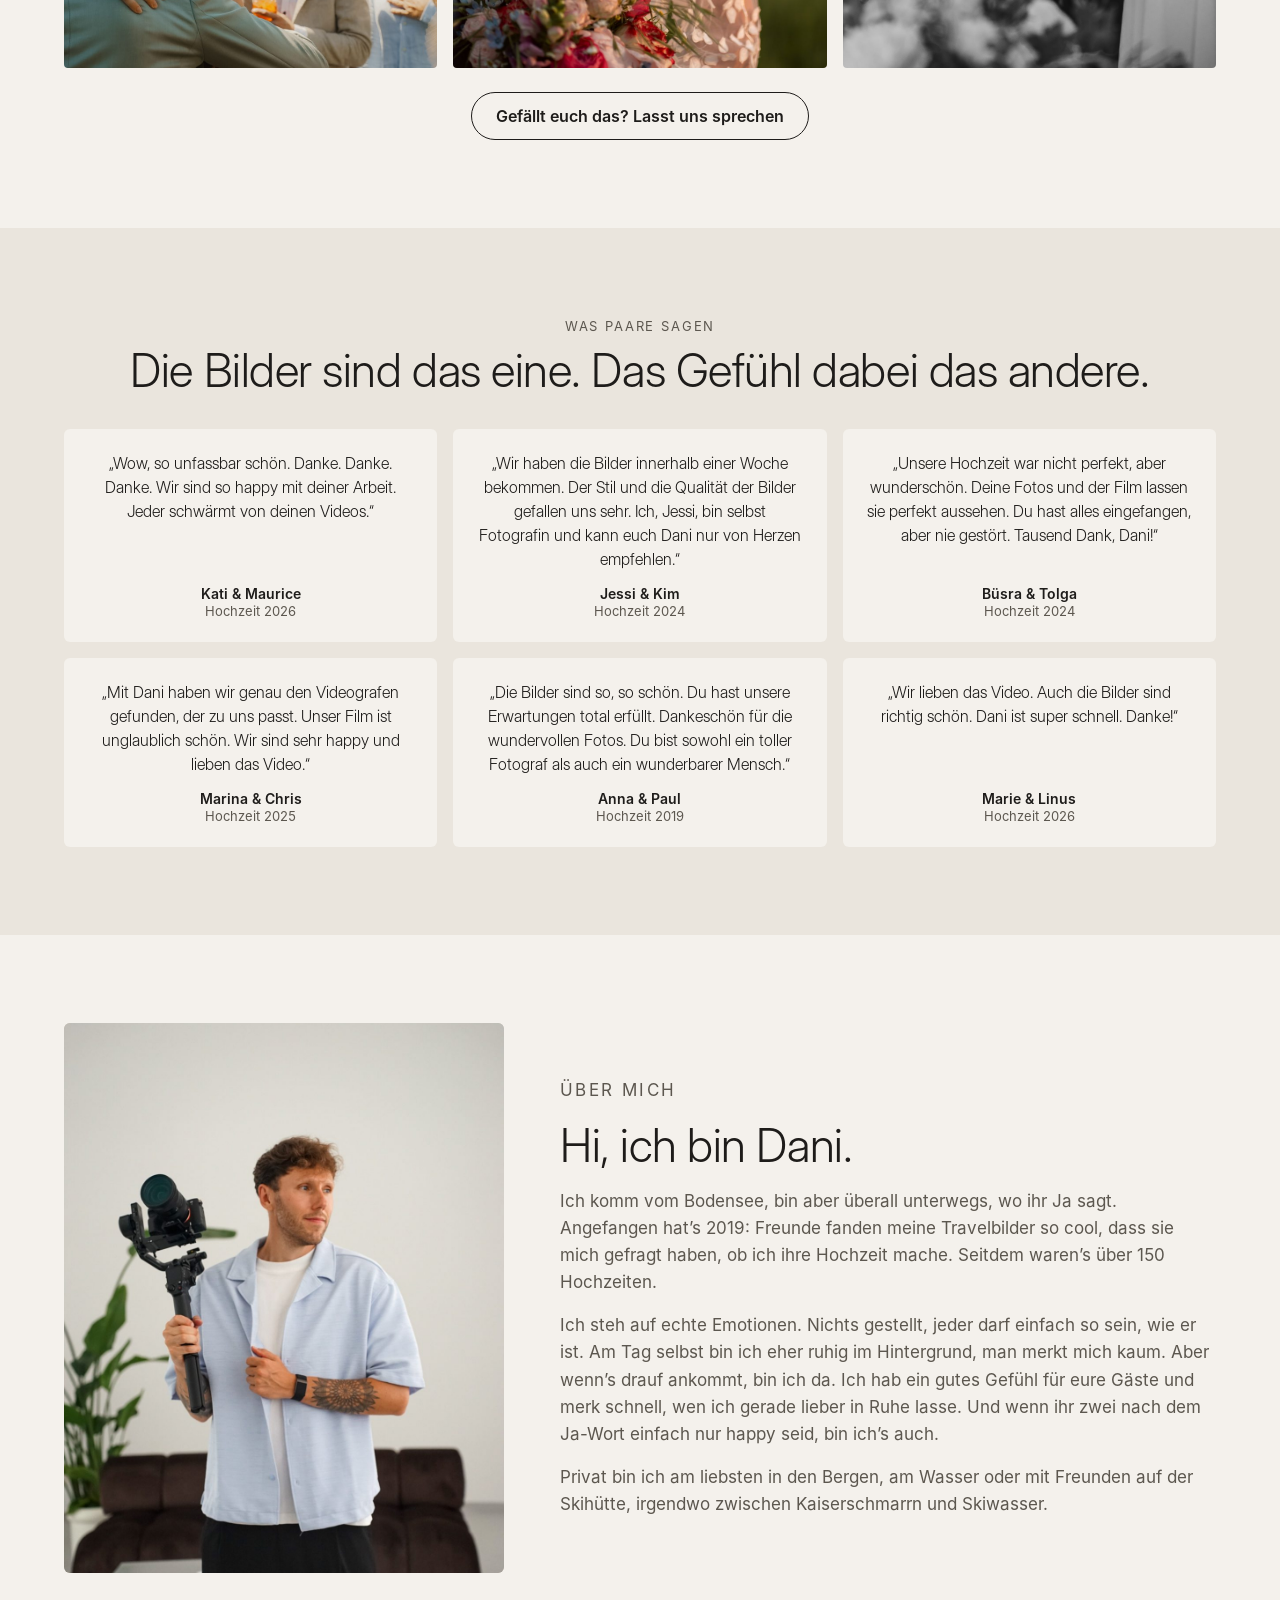
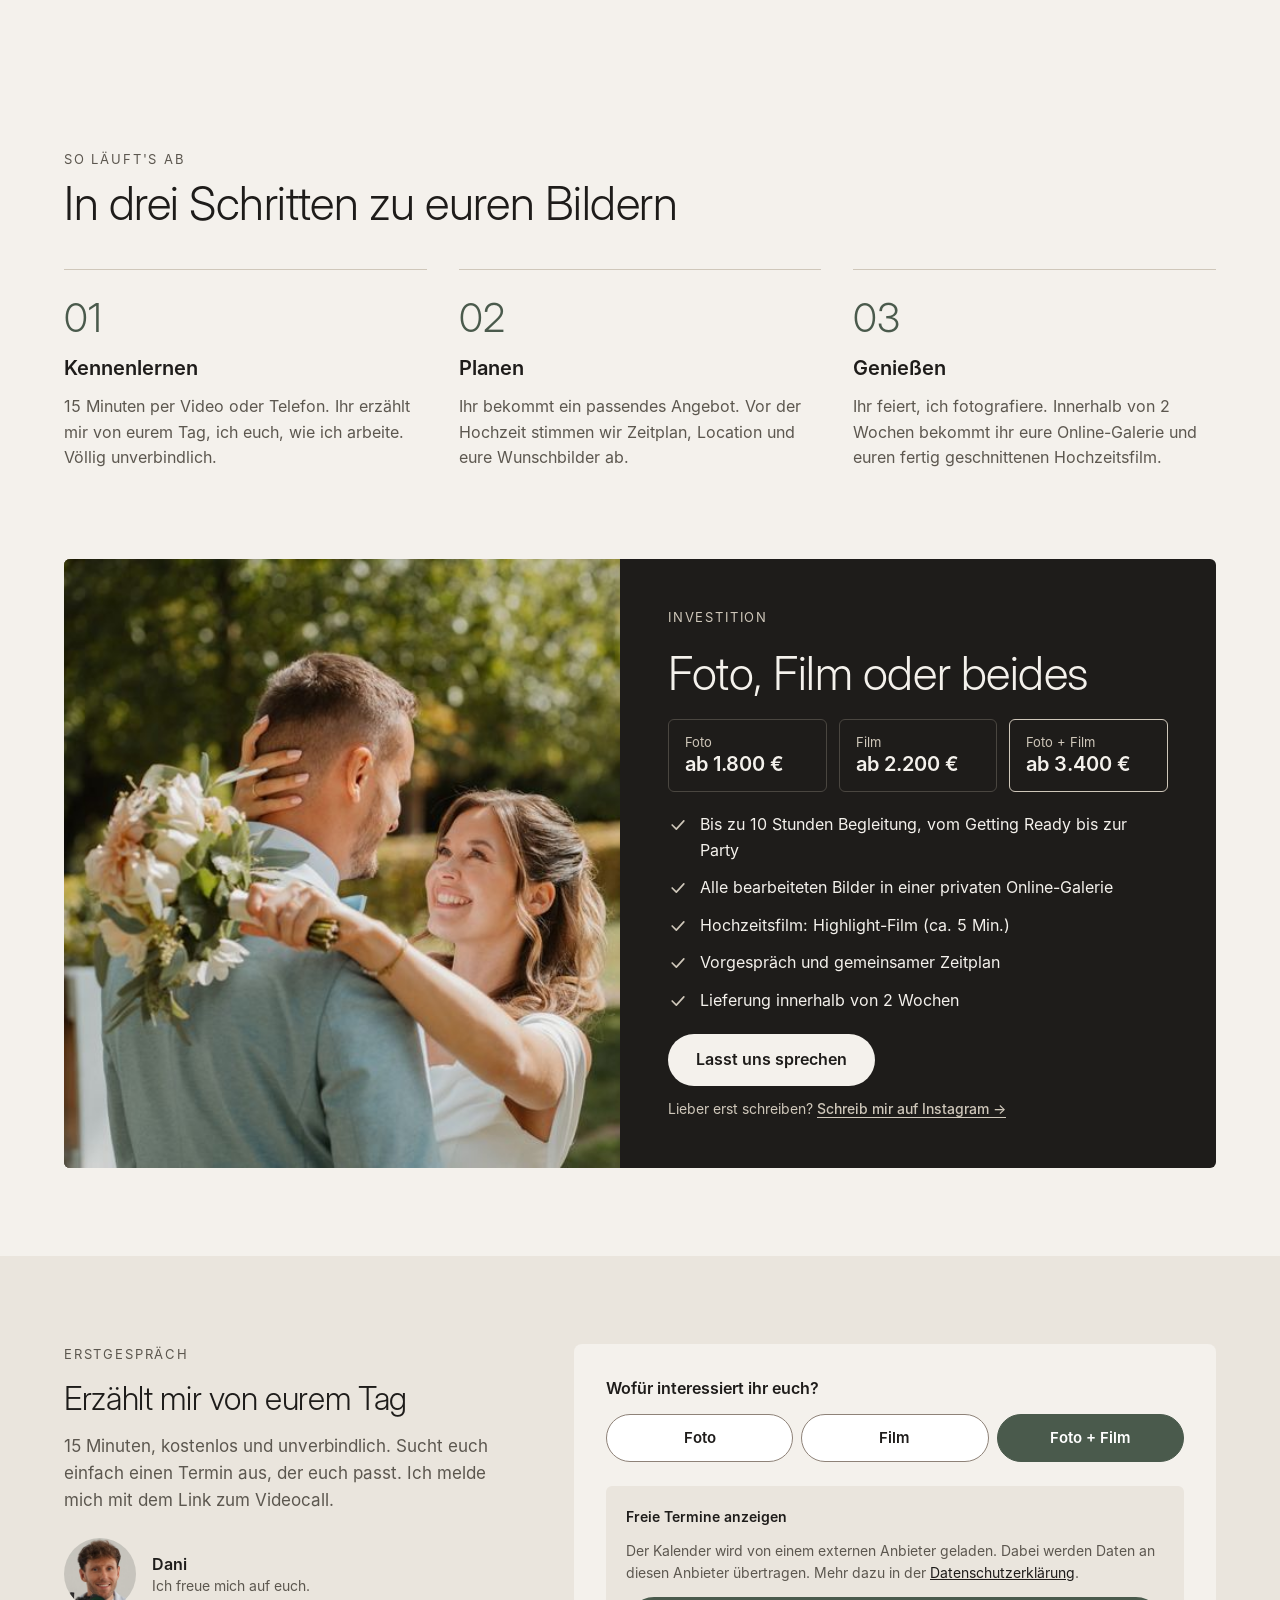
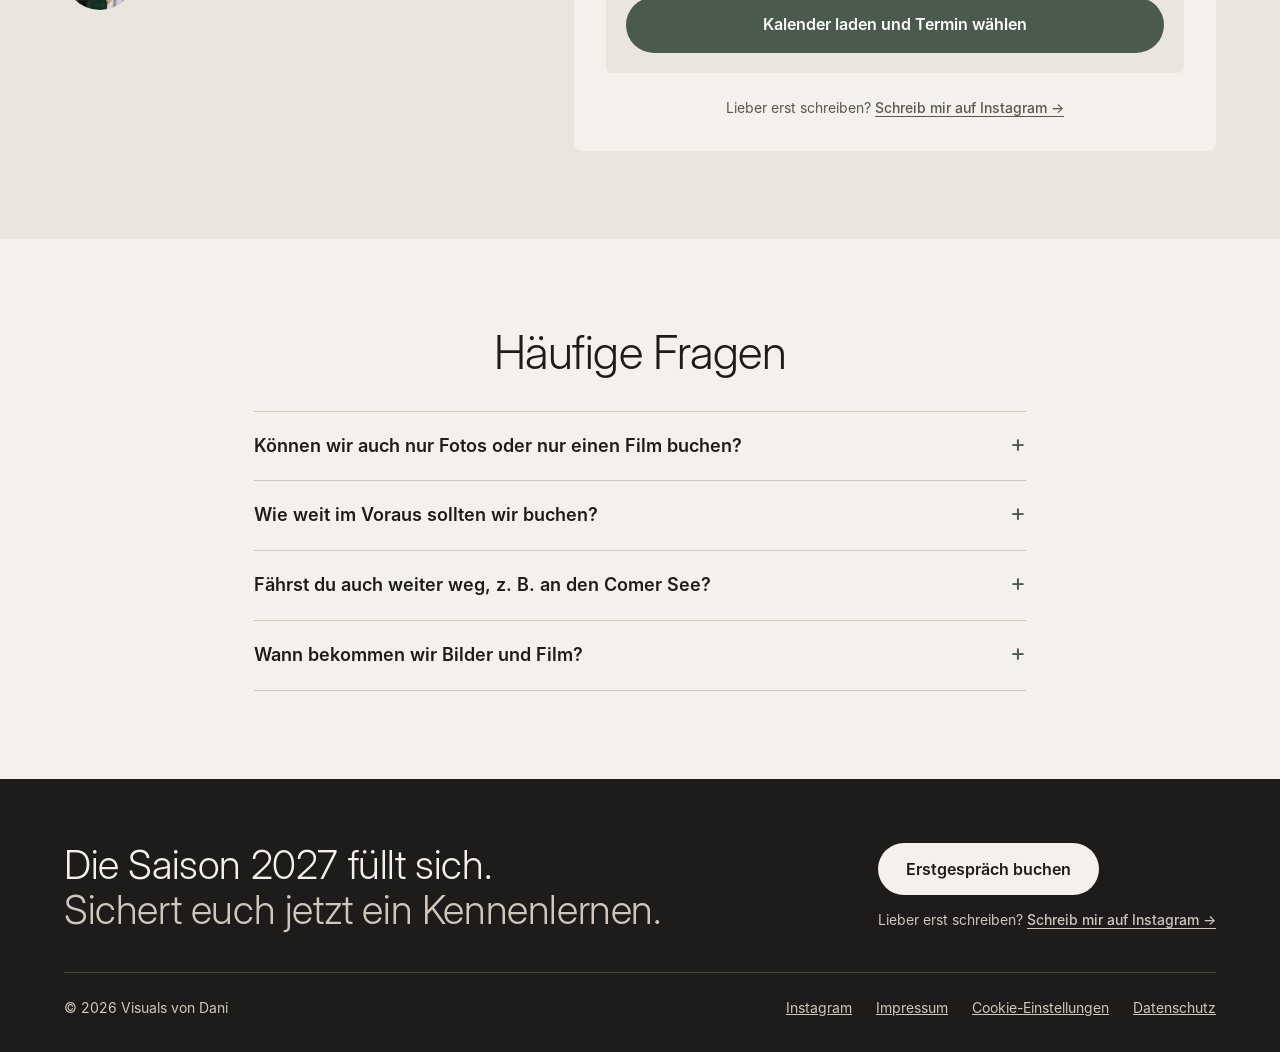
==== commit c2dcc25d: "Landingpage: „Lieber erst schreiben?“ mit Instagram-DM-Link + Tracking - Zeile unter Hero-, Preis-, " ====
--- a/index.html
+++ b/index.html
@@ -12,7 +12,7 @@
 <meta name="theme-color" content="#F4F1EC">
 <link rel="icon" href="assets/favicon.svg" type="image/svg+xml">
 <link rel="preload" href="assets/fonts/InterDisplay-Light.woff" as="font" type="font/woff" crossorigin>
-<link rel="stylesheet" href="assets/style.css?v=202610290833">
+<link rel="stylesheet" href="assets/style.css?v=202611021700">
 
 <script>
   /* =========================================================
@@ -86,6 +86,7 @@
             <svg viewBox="0 0 24 24" fill="none" stroke="currentColor" stroke-width="2" stroke-linecap="round" stroke-linejoin="round" aria-hidden="true"><path d="M5 12h14M13 6l6 6-6 6"/></svg></a>
           <a class="link" href="#arbeiten">Erst Bilder ansehen ↓</a>
         </div>
+        <p class="write-line">Lieber erst schreiben? <a class="ig-dm" data-platz="hero" href="https://ig.me/m/__dani.schaefer" target="_blank" rel="noopener">Schreib mir auf Instagram →</a></p>
       </div>
       <div class="hero-image">
         <!-- BILD: bilder/hero.jpg -->
@@ -229,6 +230,7 @@
           <li><svg viewBox="0 0 24 24" fill="none" stroke="#CFC7BA" stroke-width="2" stroke-linecap="round" stroke-linejoin="round" aria-hidden="true"><path d="M5 12l5 5 9-10"/></svg>Lieferung innerhalb von 2 Wochen</li>
         </ul>
         <a class="btn btn-light" href="#termin">Lasst uns sprechen</a>
+        <p class="write-line write-line--dark">Lieber erst schreiben? <a class="ig-dm" data-platz="preise" href="https://ig.me/m/__dani.schaefer" target="_blank" rel="noopener">Schreib mir auf Instagram →</a></p>
       </div>
     </div>
   </section>
@@ -283,6 +285,7 @@
           </div>
         </form>
 
+        <p class="write-line write-line--booking">Lieber erst schreiben? <a class="ig-dm" data-platz="termin" href="https://ig.me/m/__dani.schaefer" target="_blank" rel="noopener">Schreib mir auf Instagram →</a></p>
         <p class="alt-contact" id="whatsapp-line" hidden>Kein passender Termin dabei? <a id="whatsapp-link" href="#" target="_blank" rel="noopener">Schreibt mir kurz per WhatsApp.</a></p>
       </div>
     </div>
@@ -302,13 +305,15 @@
   <div class="wrap">
     <div class="footer-top">
       <h2>Die Saison 2027 füllt sich.<br><span>Sichert euch jetzt ein Kennenlernen.</span></h2>
-      <a class="btn btn-light" href="#termin">Erstgespräch buchen</a>
+      <div class="footer-cta">
+        <a class="btn btn-light" href="#termin">Erstgespräch buchen</a>
+        <p class="write-line write-line--dark">Lieber erst schreiben? <a class="ig-dm" data-platz="footer" href="https://ig.me/m/__dani.schaefer" target="_blank" rel="noopener">Schreib mir auf Instagram →</a></p>
+      </div>
     </div>
     <div class="footer-bottom">
       <span>© <span id="year">2026</span> Visuals von Dani</span>
       <nav aria-label="Rechtliches">
-        <!-- TODO: Instagram-Link eintragen -->
-        <a href="https://www.instagram.com/" target="_blank" rel="noopener">Instagram</a>
+        <a href="https://www.instagram.com/__dani.schaefer/" target="_blank" rel="noopener">Instagram</a>
         <a href="impressum.html">Impressum</a>
         <a href="#" id="cookie-settings">Cookie-Einstellungen</a>
         <a href="datenschutz.html">Datenschutz</a>
@@ -332,6 +337,6 @@
   <small>15 Min · unverbindlich · per Video oder Telefon</small>
 </div>
 
-<script src="assets/main.js?v=202610290833"></script>
+<script src="assets/main.js?v=202611021700"></script>
 </body>
 </html>
--- a/assets/style.css
+++ b/assets/style.css
@@ -256,3 +256,14 @@
 .cookie-actions { display: flex; gap: 10px; margin-top: 6px; }
 .cookie-btn { flex: 1 1 0; min-height: 46px; padding: 0 16px; font-size: 15px; background: var(--ink); color: var(--bg); }
 .cookie-btn:hover { background: var(--accent); color: var(--white); }
+
+/* „Lieber erst schreiben?“ – Instagram-DM als Alternative zum Erstgespräch */
+.write-line { margin: 4px 0 0; font-size: 14px; color: var(--muted); }
+.write-line a { white-space: nowrap; color: inherit; text-decoration: underline; text-underline-offset: 3px; font-weight: 500; }
+.write-line a:hover { color: var(--ink); }
+.write-line--dark { color: var(--line); }
+.write-line--dark a:hover { color: var(--bg); }
+.write-line--booking { text-align: center; margin: 0; }
+.invest-body .write-line { margin-top: -8px; }
+.footer-cta { display: flex; flex-direction: column; align-items: flex-start; gap: 10px; }
+.hero-text .write-line { margin-top: -8px; }
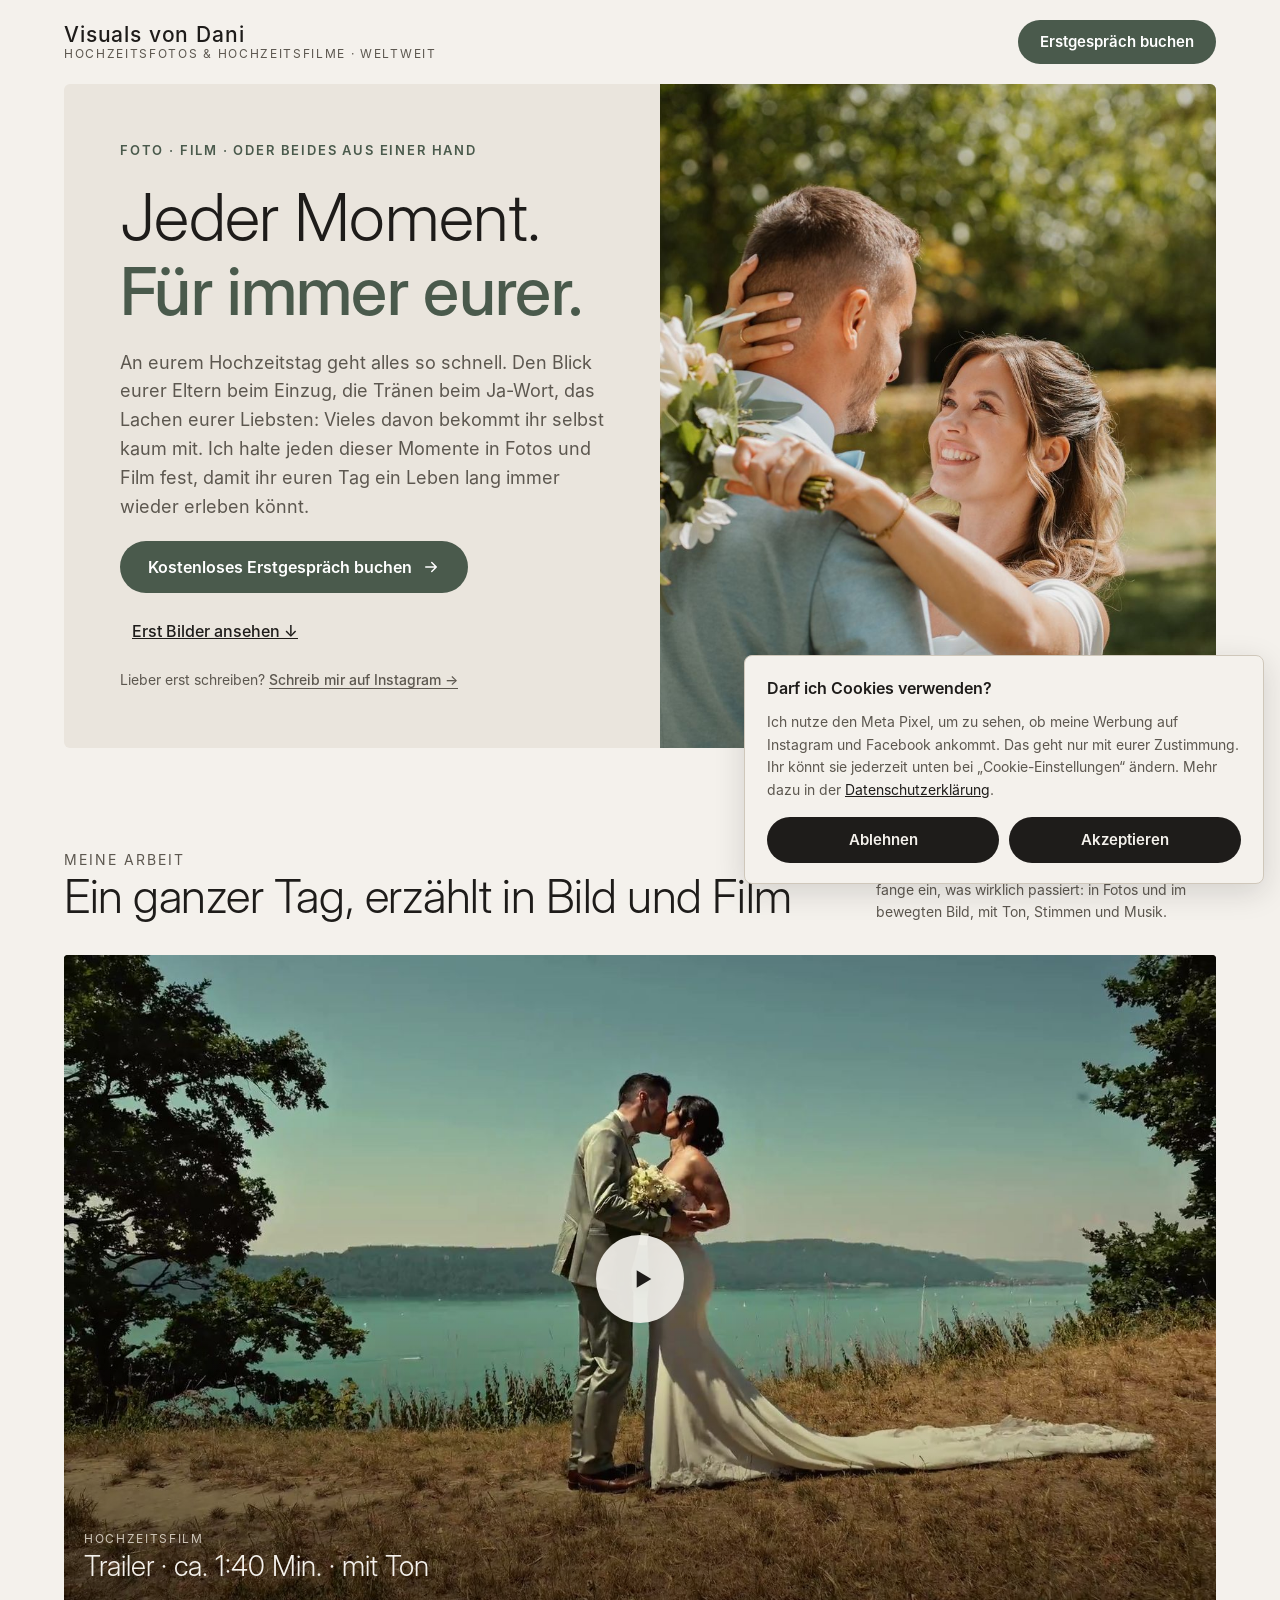
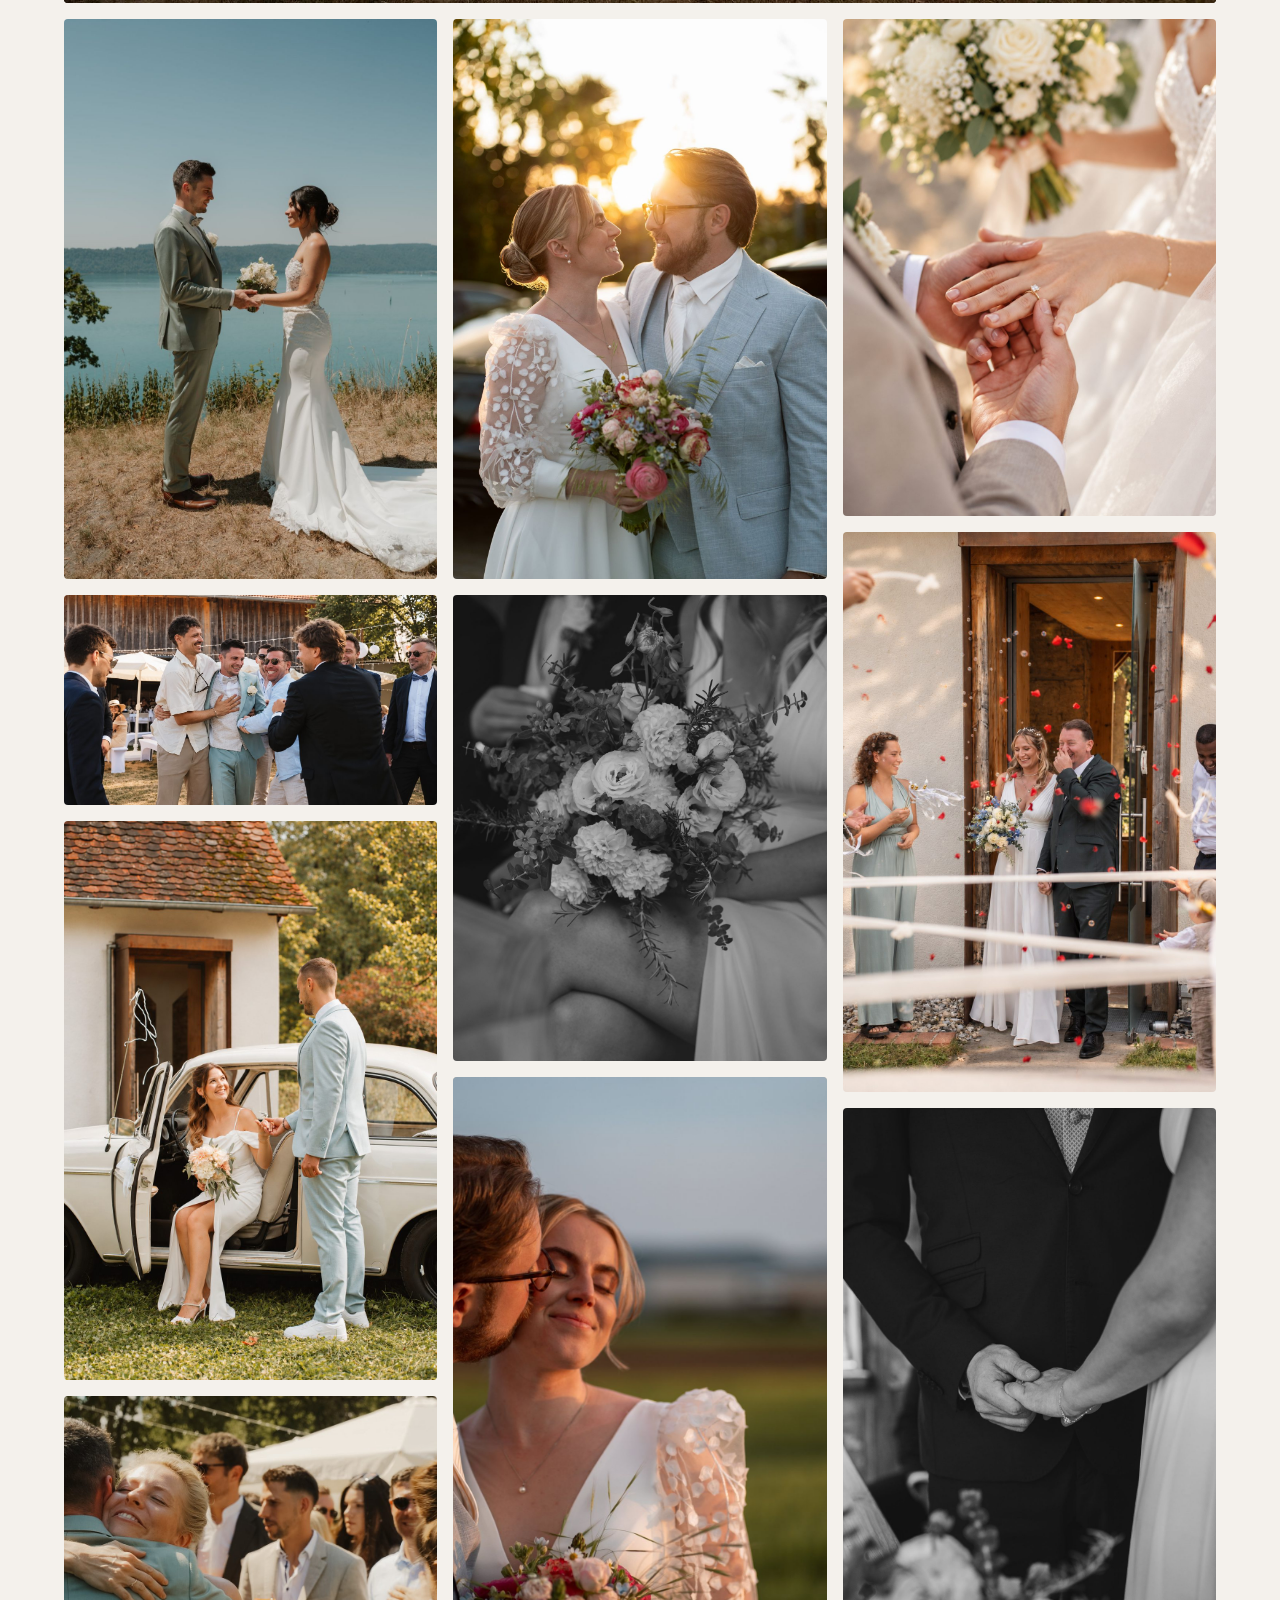
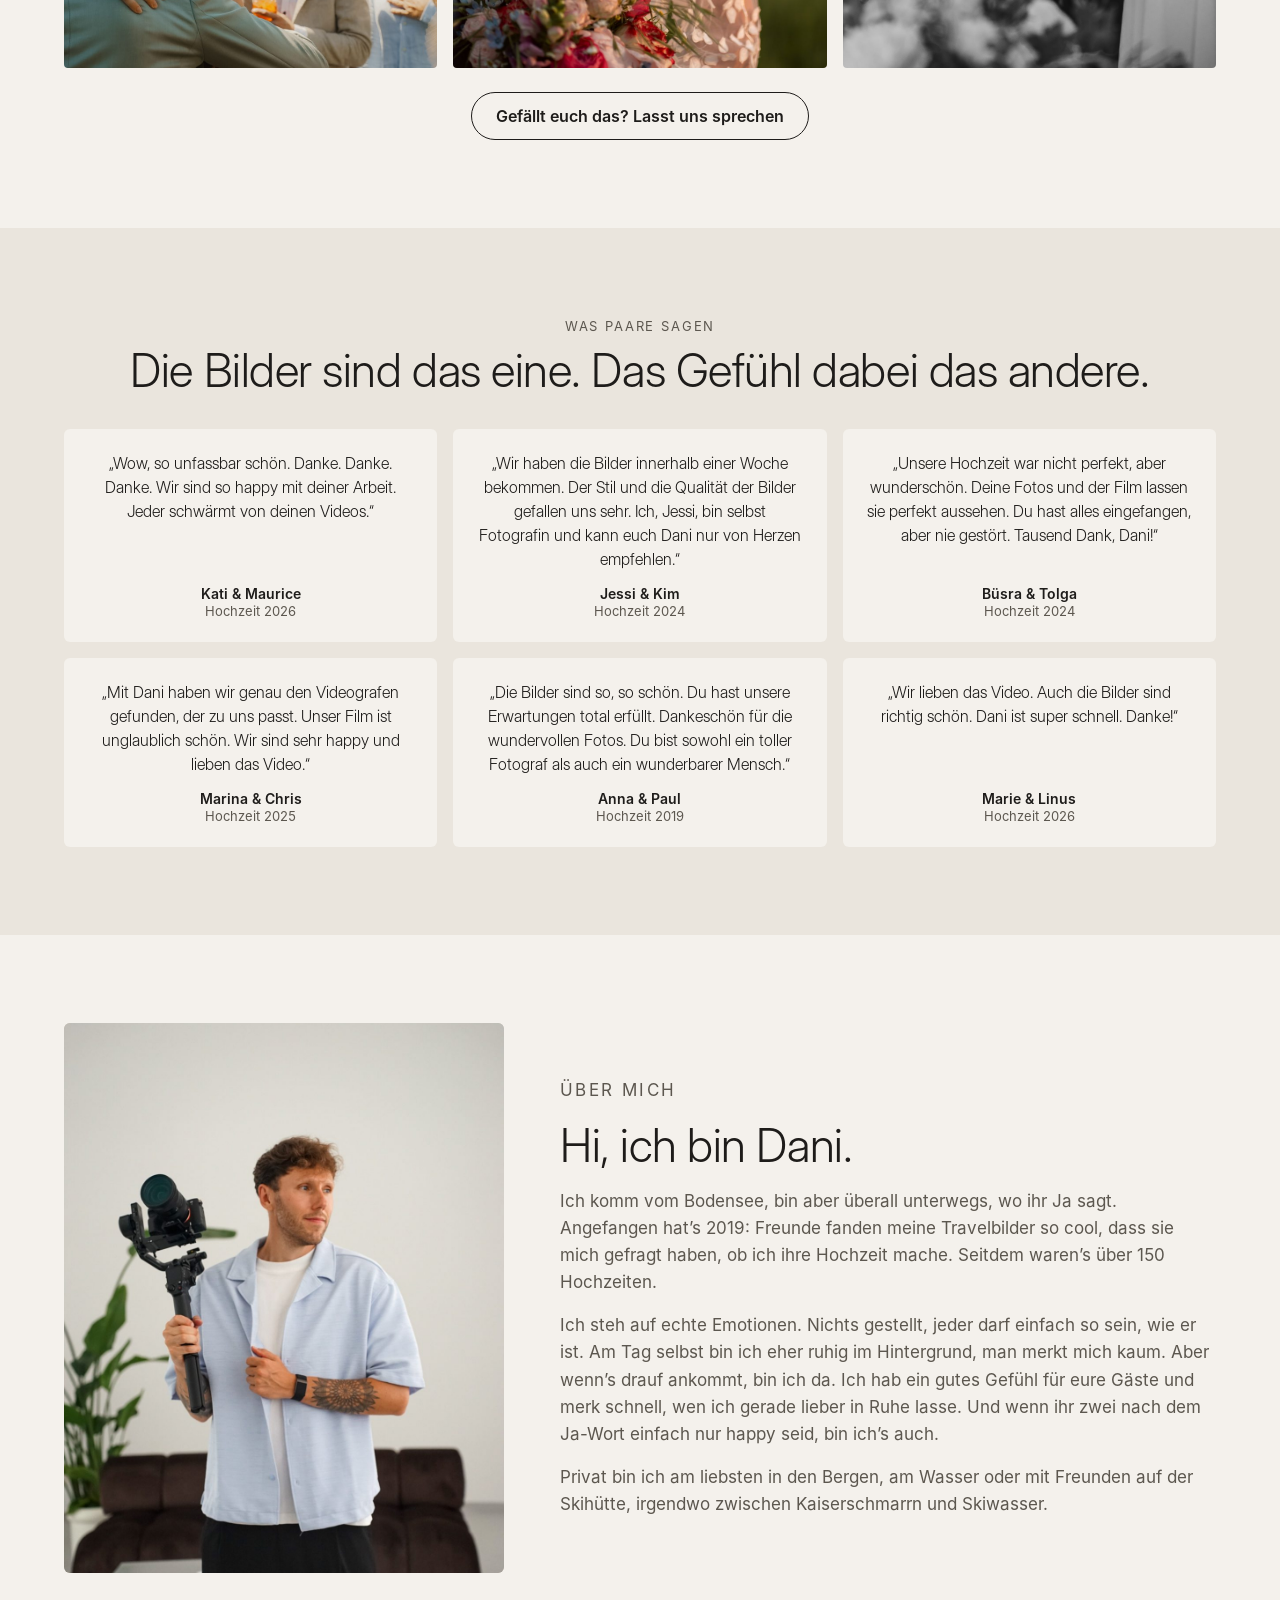
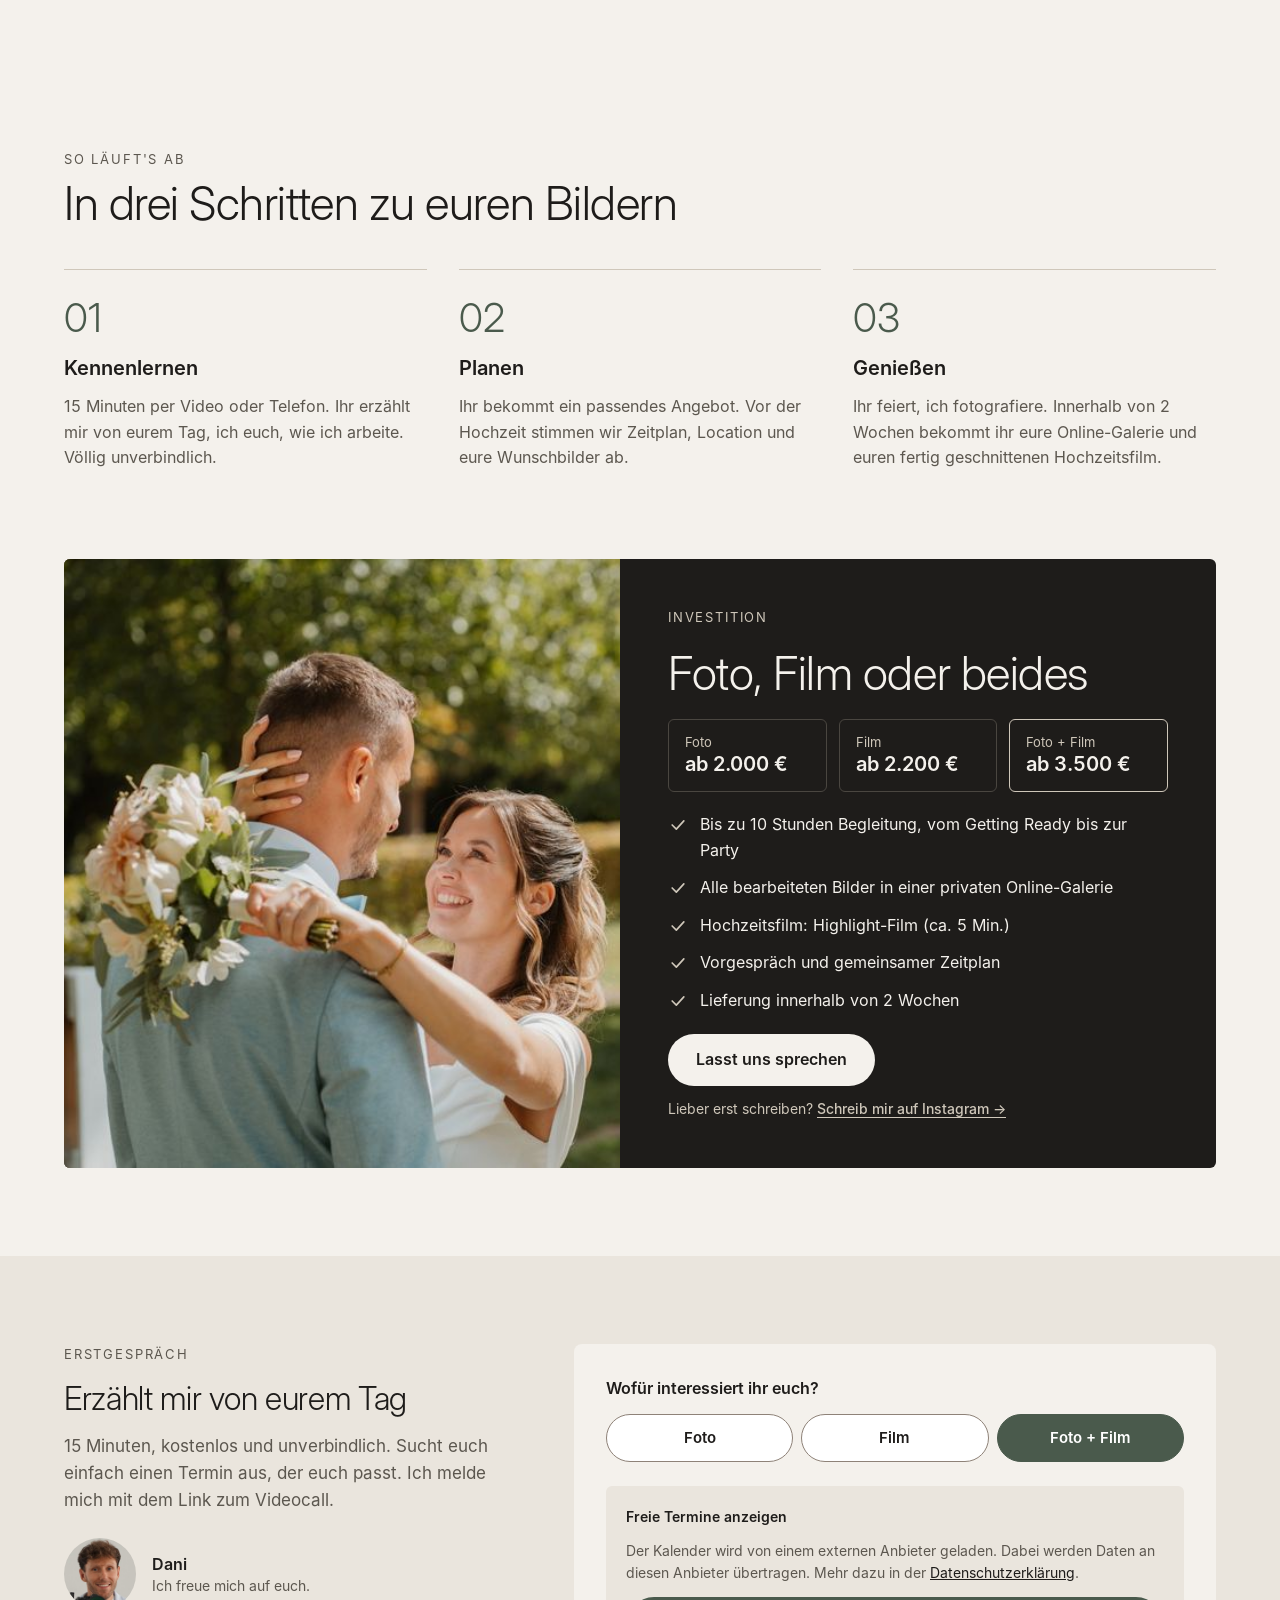
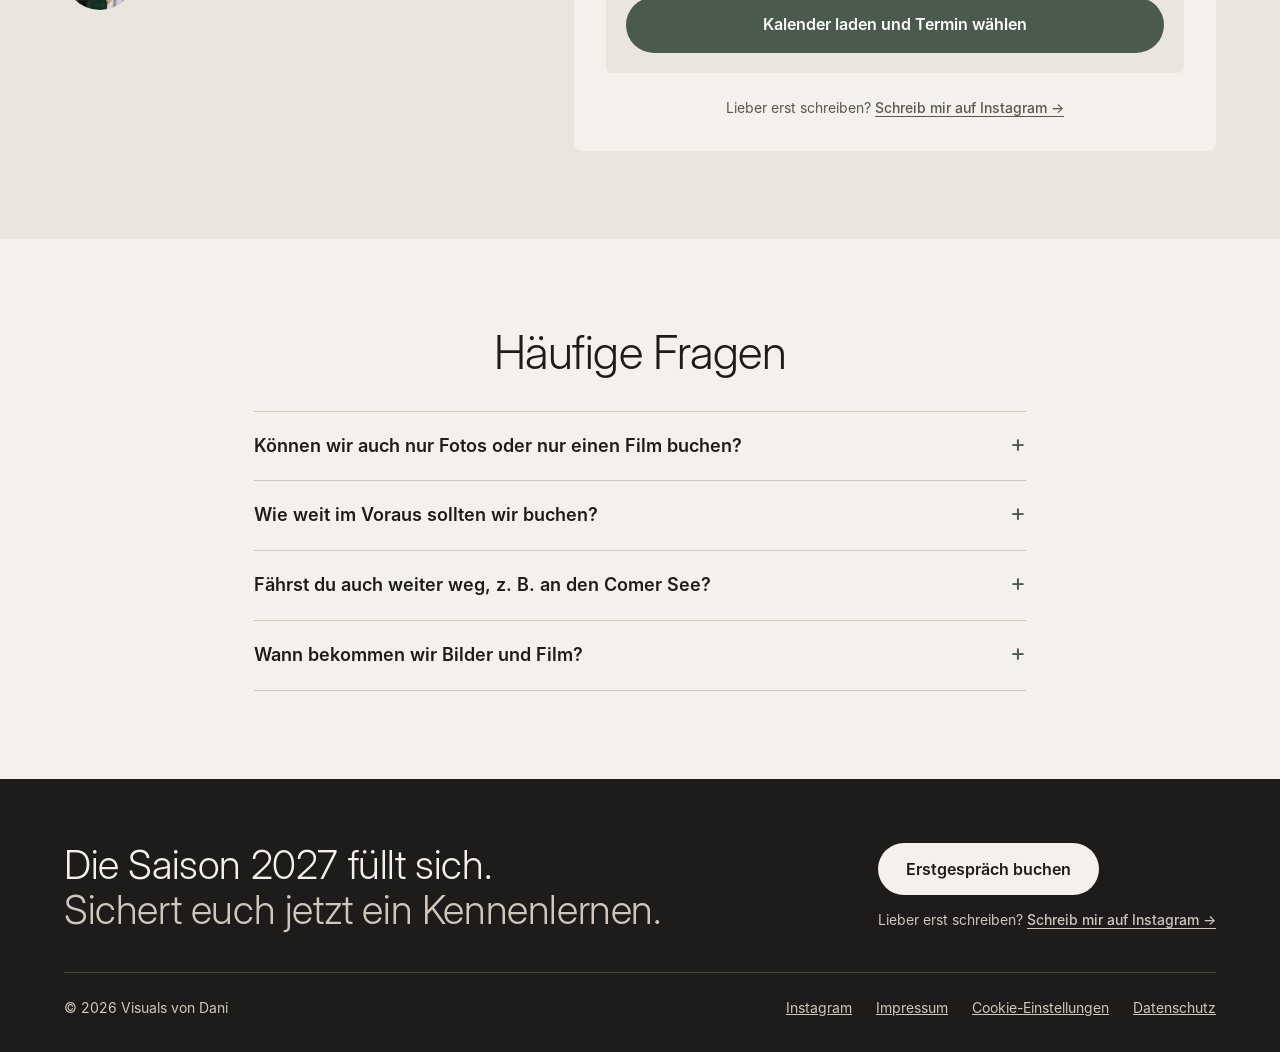
==== commit 730b5b1d: "Preise: Foto ab 2.000 €, Foto + Film ab 3.500 €, Ersparnis 700 € Co-Authored-By: Claude Opus 5.5 <no" ====
--- a/index.html
+++ b/index.html
@@ -218,9 +218,9 @@
         <p class="eyebrow">Investition</p>
         <h2 id="preise-title">Foto, Film oder beides</h2>
         <div class="prices">
-          <div class="price"><small>Foto</small><strong>ab 1.800 €</strong></div>
+          <div class="price"><small>Foto</small><strong>ab 2.000 €</strong></div>
           <div class="price"><small>Film</small><strong>ab 2.200 €</strong></div>
-          <div class="price best"><small>Foto + Film</small><strong>ab 3.400 €</strong></div>
+          <div class="price best"><small>Foto + Film</small><strong>ab 3.500 €</strong></div>
         </div>
         <ul class="checks">
           <li><svg viewBox="0 0 24 24" fill="none" stroke="#CFC7BA" stroke-width="2" stroke-linecap="round" stroke-linejoin="round" aria-hidden="true"><path d="M5 12l5 5 9-10"/></svg>Bis zu 10 Stunden Begleitung, vom Getting Ready bis zur Party</li>
@@ -294,7 +294,7 @@
   <!-- FAQ -->
   <section class="wrap section faq" aria-labelledby="faq-title">
     <h2 id="faq-title" class="text-center" style="margin-bottom:32px">Häufige Fragen</h2>
-    <details><summary>Können wir auch nur Fotos oder nur einen Film buchen?</summary><p>Klar, ihr könnt Foto oder Film auch einzeln buchen. Wenn ihr beides nehmt, spart ihr 600 € gegenüber der Einzelbuchung. Außerdem passen Bilder und Film perfekt zusammen: gleicher Stil, gleiche Farben, und alles ist von Anfang an aufeinander abgestimmt.</p></details>
+    <details><summary>Können wir auch nur Fotos oder nur einen Film buchen?</summary><p>Klar, ihr könnt Foto oder Film auch einzeln buchen. Wenn ihr beides nehmt, spart ihr 700 € gegenüber der Einzelbuchung. Außerdem passen Bilder und Film perfekt zusammen: gleicher Stil, gleiche Farben, und alles ist von Anfang an aufeinander abgestimmt.</p></details>
     <details><summary>Wie weit im Voraus sollten wir buchen?</summary><p>Für Samstage in der Saison meist 9 bis 15 Monate vorher. Fragt aber gern auch kurzfristig an.</p></details>
     <details><summary>Fährst du auch weiter weg, z. B. an den Comer See?</summary><p>Sehr gern! Ob direkt bei uns am Bodensee oder eine Hochzeit am Comer See, in der Toskana oder auf Mallorca: Ich begleite euch überall dorthin, wo ihr Ja sagt. Bei Hochzeiten außerhalb der Bodenseeregion kommen Anreise und Unterkunft separat dazu. Die Kosten bespreche ich transparent mit euch im Erstgespräch, damit ihr von Anfang an genau wisst, woran ihr seid.</p></details>
     <details><summary>Wann bekommen wir Bilder und Film?</summary><p>Fotos und Film bekommt ihr innerhalb von 2 Wochen: die Bilder in eurer privaten Online-Galerie, den Hochzeitsfilm als Download. Zum Anschauen, Teilen und immer wieder Ansehen.</p></details>
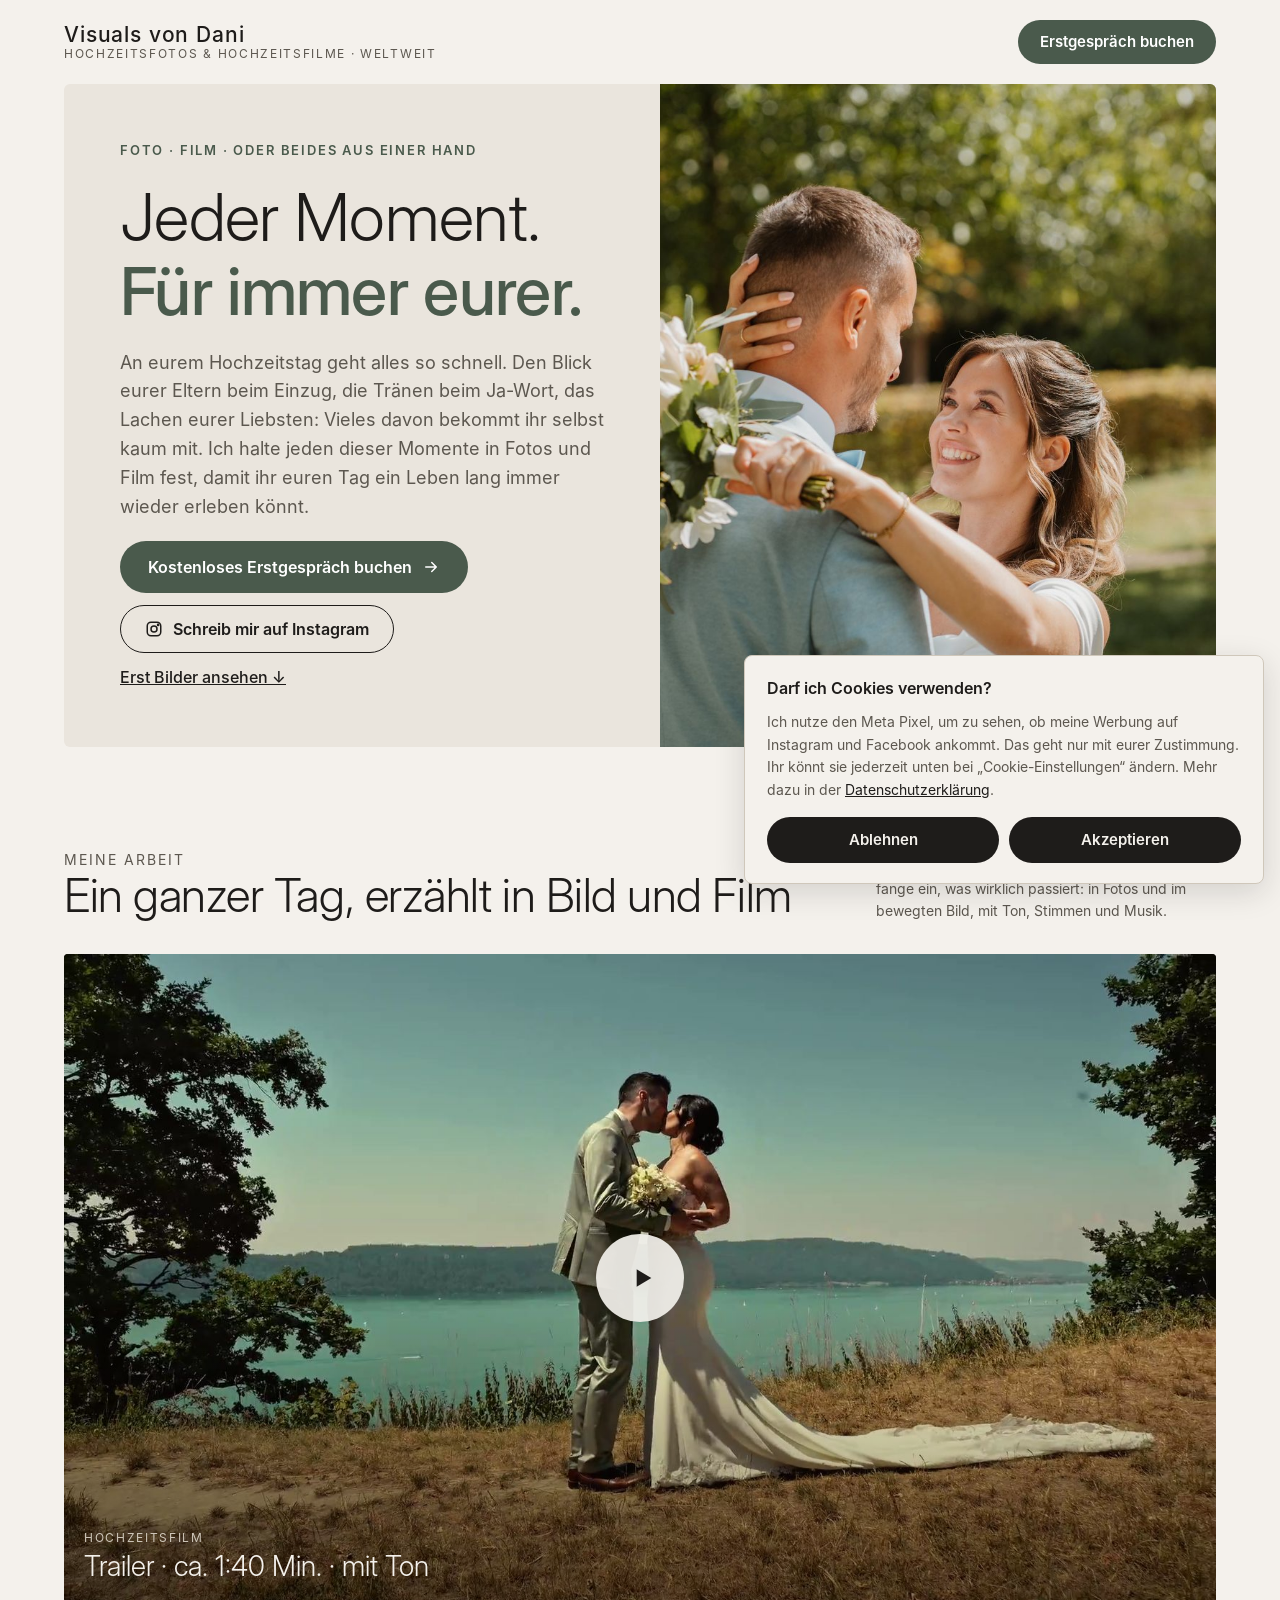
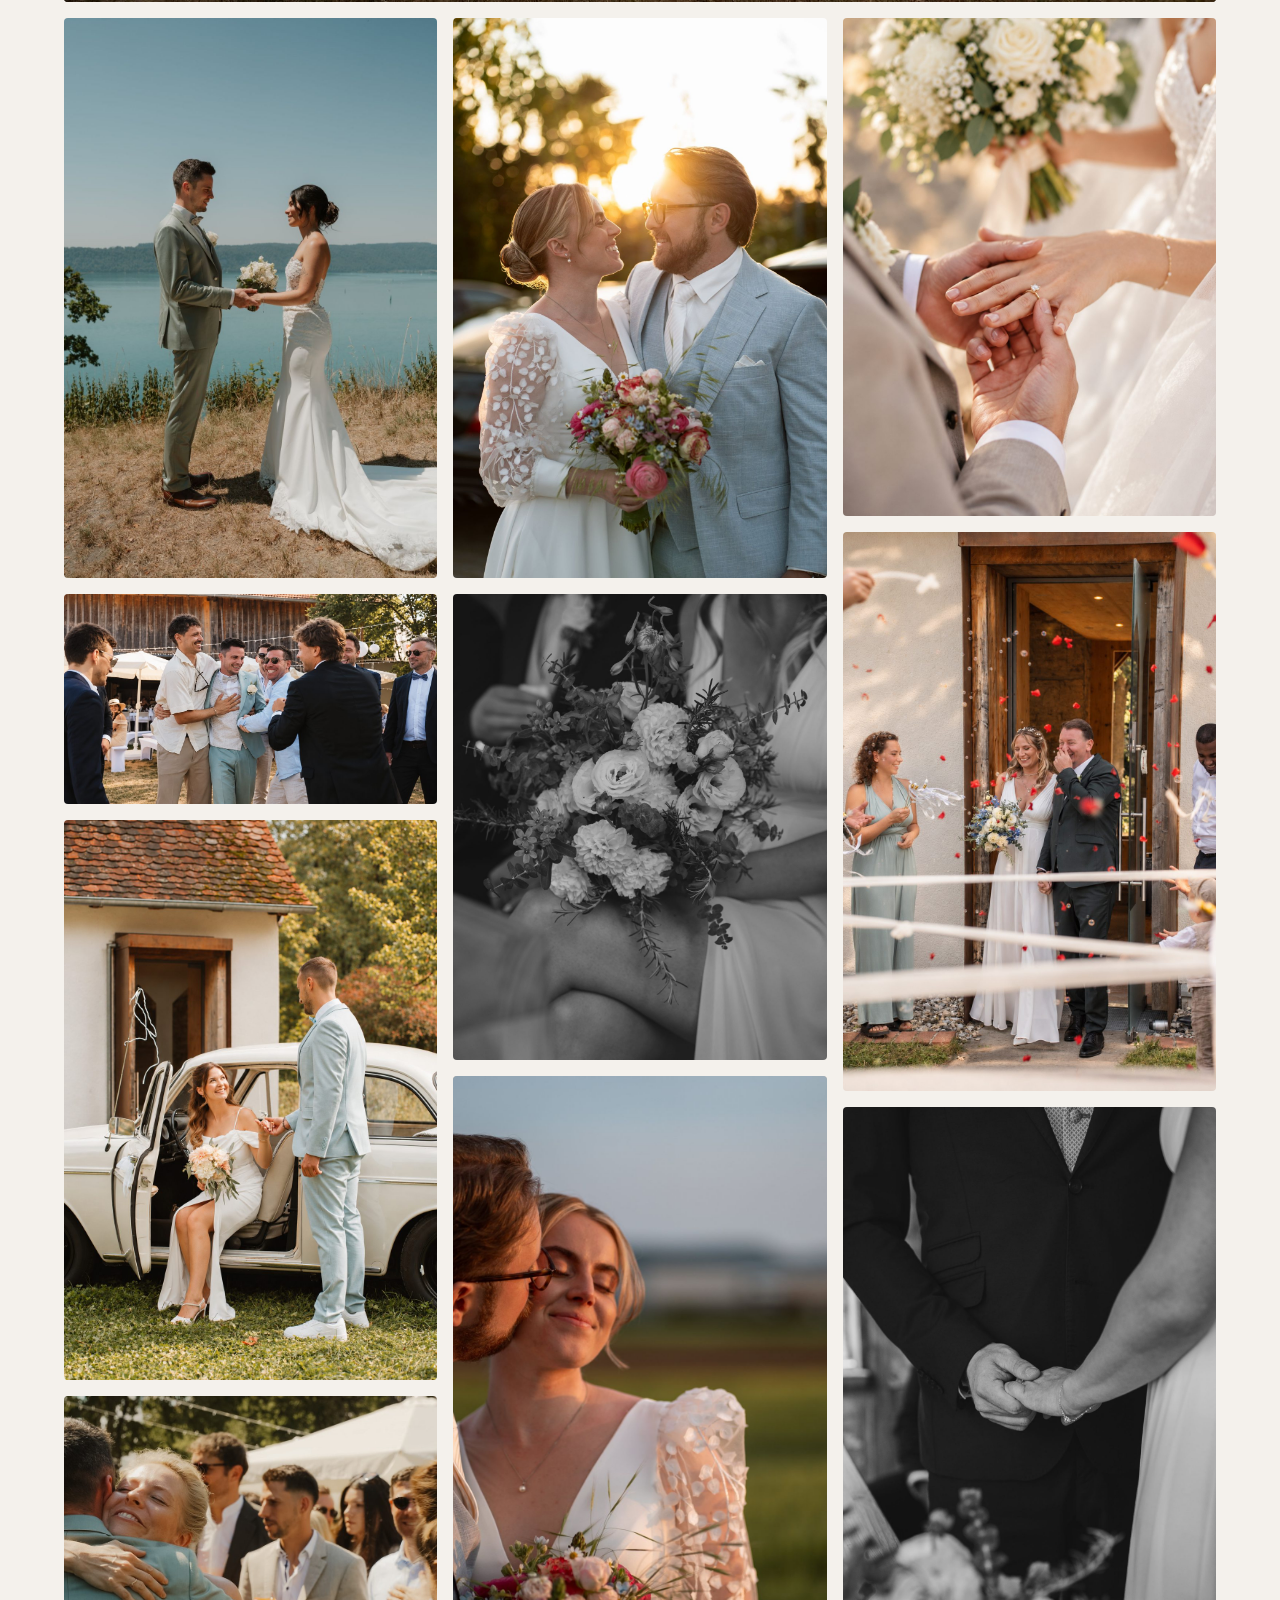
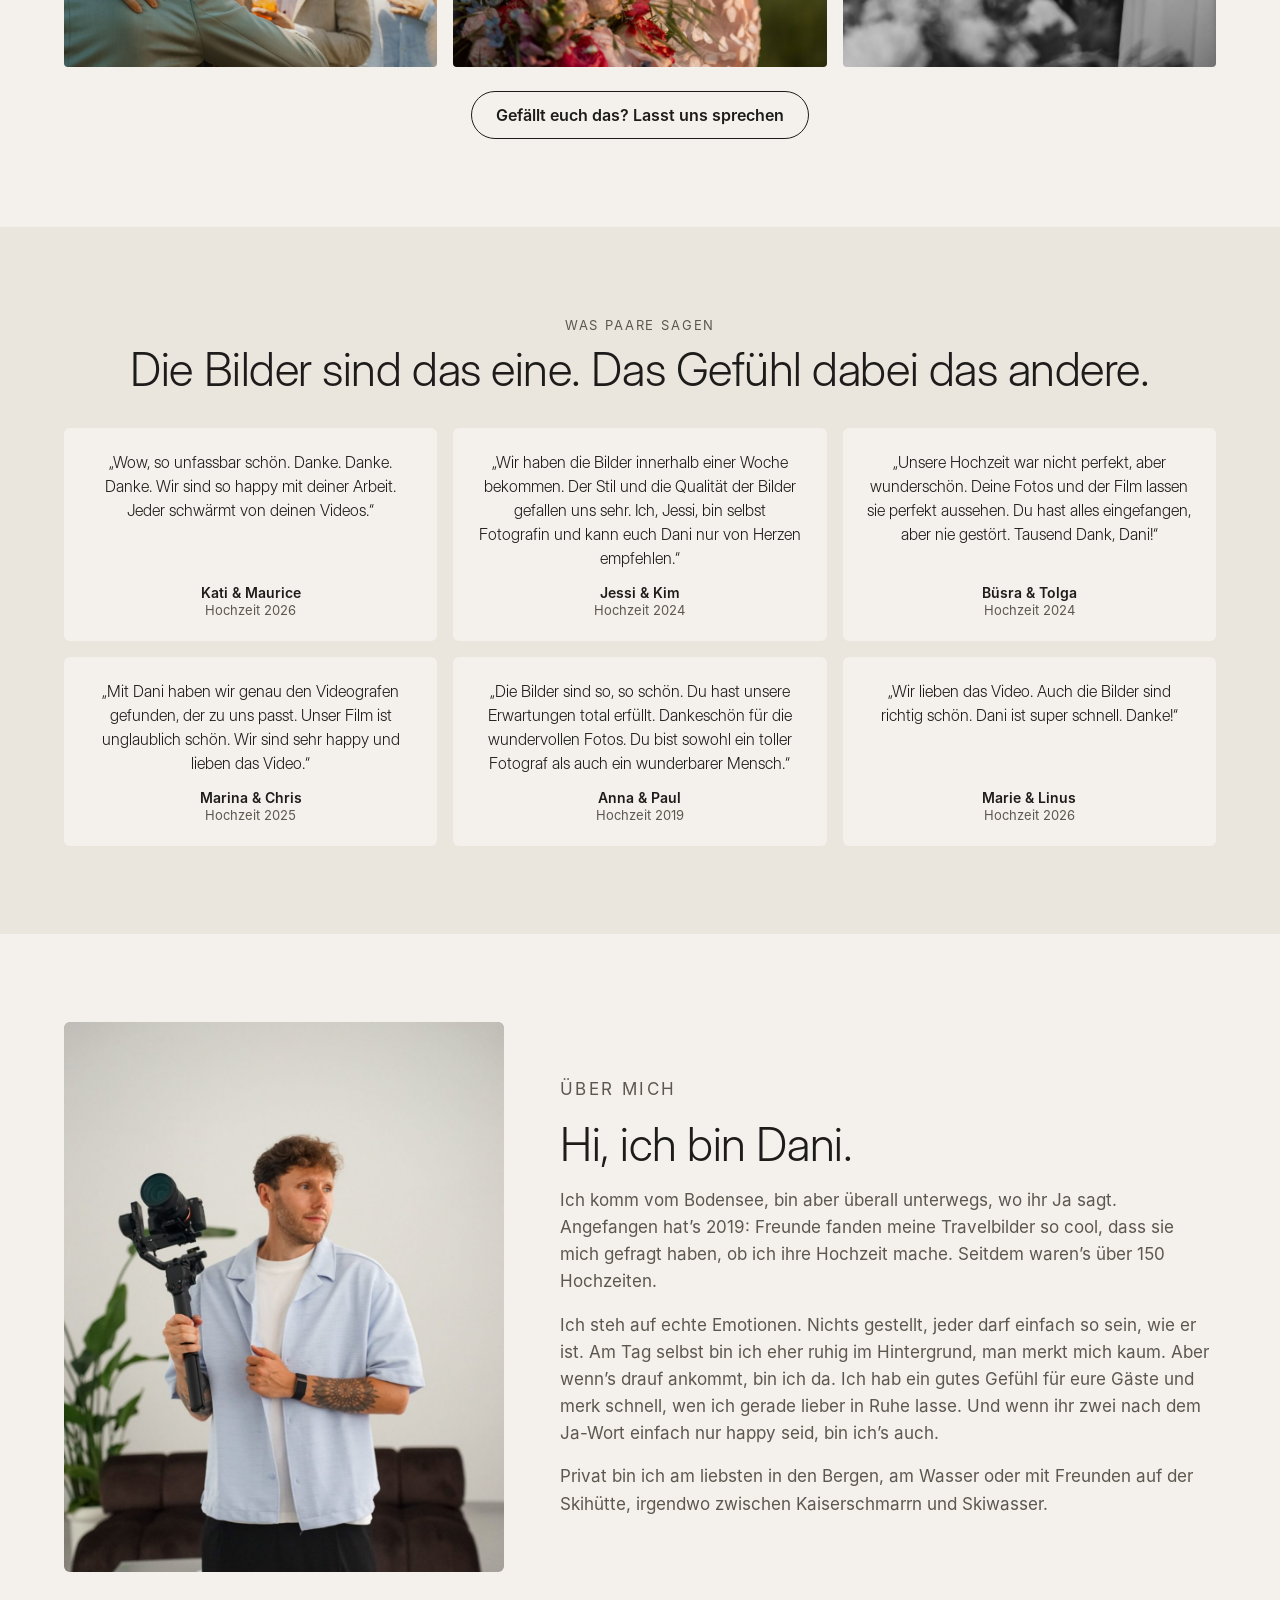
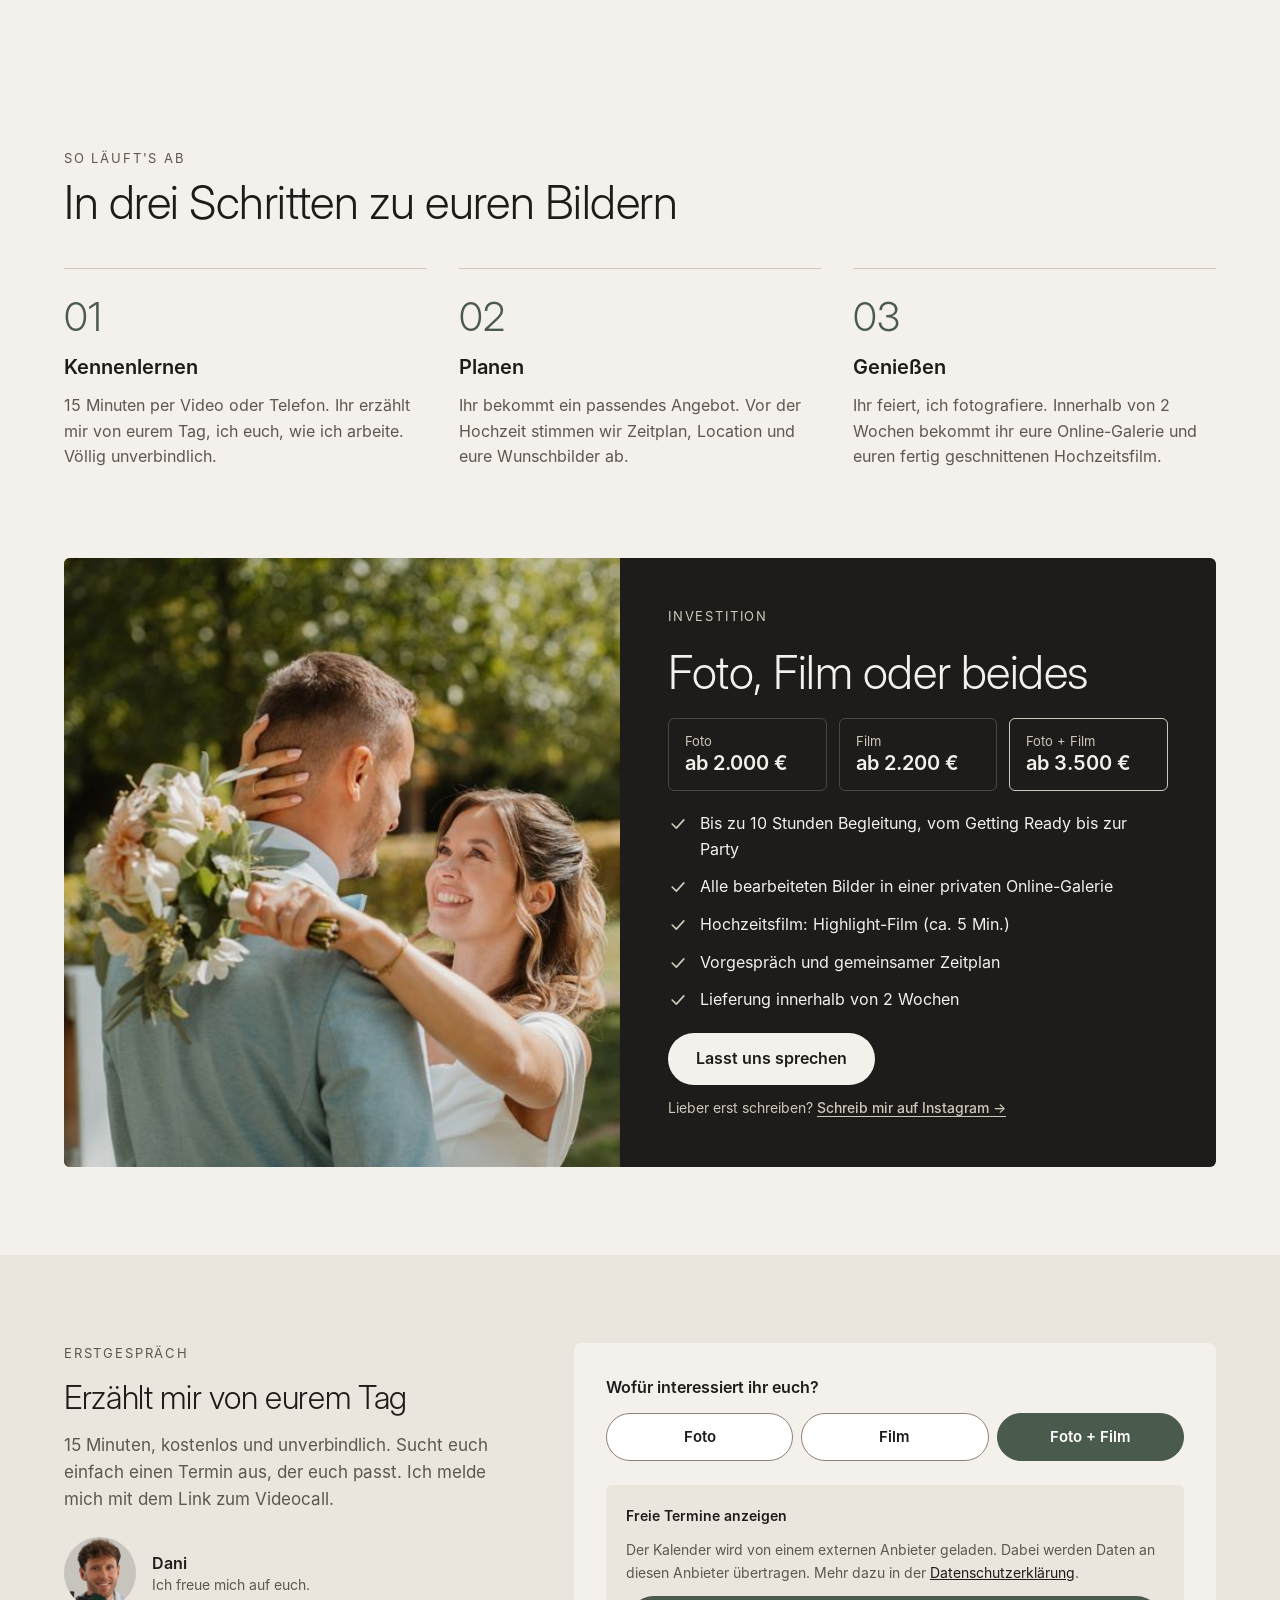
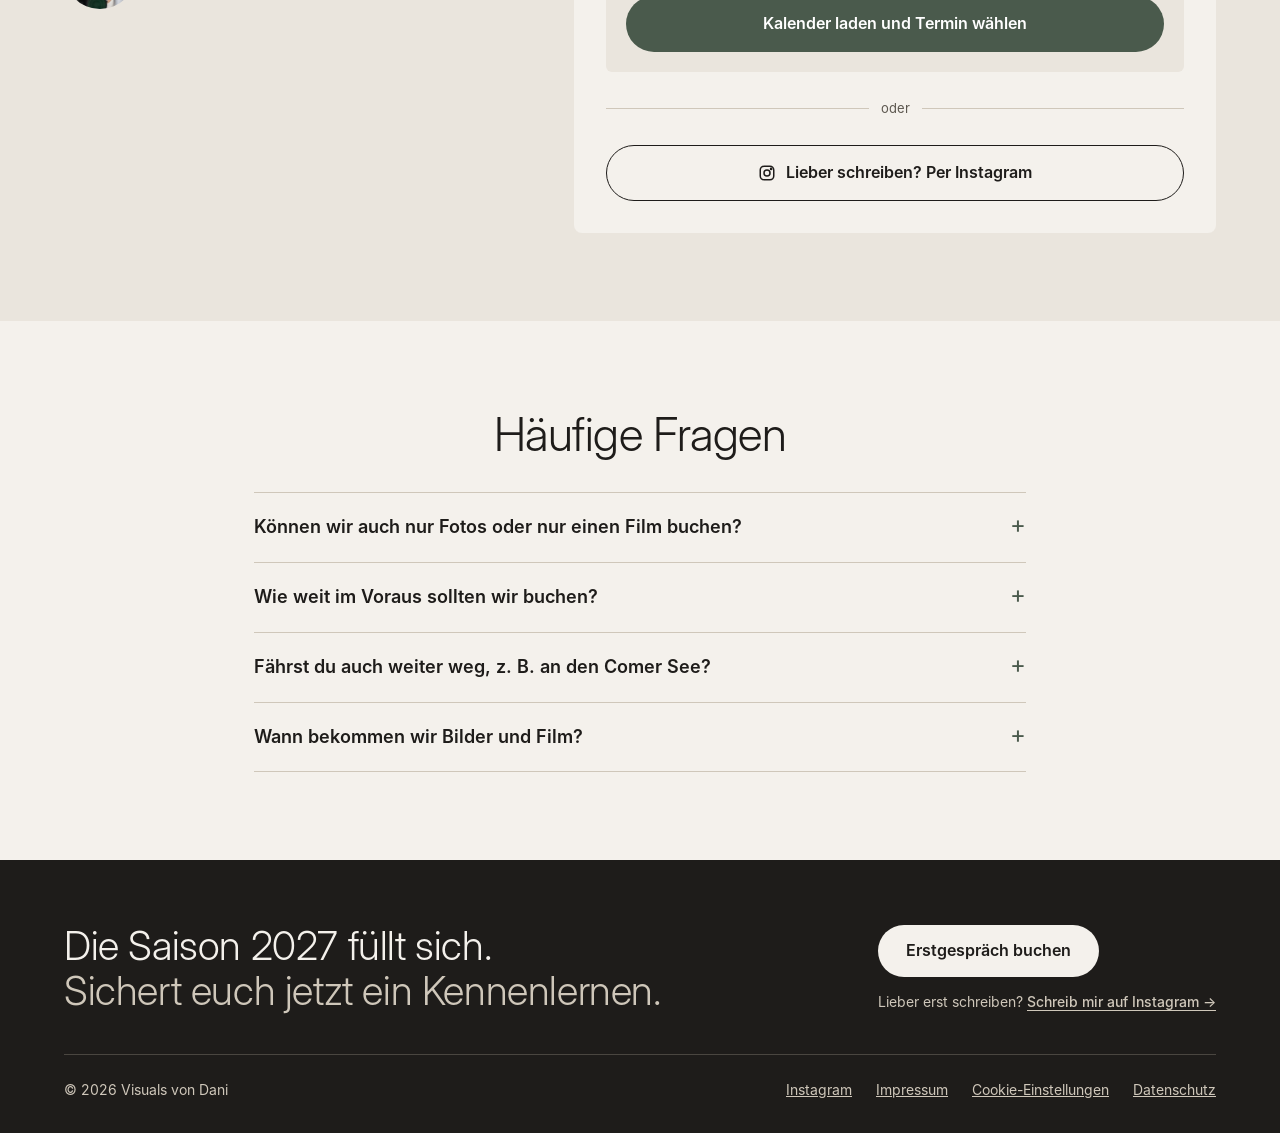
==== commit 14d5aaad: "Instagram-Kontakt als gleichwertiger Button (Hero, Terminbereich, Sticky-Leiste) Co-Authored-By: Cla" ====
--- a/index.html
+++ b/index.html
@@ -12,7 +12,7 @@
 <meta name="theme-color" content="#F4F1EC">
 <link rel="icon" href="assets/favicon.svg" type="image/svg+xml">
 <link rel="preload" href="assets/fonts/InterDisplay-Light.woff" as="font" type="font/woff" crossorigin>
-<link rel="stylesheet" href="assets/style.css?v=202611021700">
+<link rel="stylesheet" href="assets/style.css?v=202611112200">
 
 <script>
   /* =========================================================
@@ -84,9 +84,9 @@
         <div class="hero-actions">
           <a class="btn btn-primary" href="#termin">Kostenloses Erstgespräch buchen
             <svg viewBox="0 0 24 24" fill="none" stroke="currentColor" stroke-width="2" stroke-linecap="round" stroke-linejoin="round" aria-hidden="true"><path d="M5 12h14M13 6l6 6-6 6"/></svg></a>
-          <a class="link" href="#arbeiten">Erst Bilder ansehen ↓</a>
-        </div>
-        <p class="write-line">Lieber erst schreiben? <a class="ig-dm" data-platz="hero" href="https://ig.me/m/__dani.schaefer" target="_blank" rel="noopener">Schreib mir auf Instagram →</a></p>
+          <a class="btn btn-outline btn-ig ig-dm" data-platz="hero" href="https://ig.me/m/__dani.schaefer" target="_blank" rel="noopener"><svg viewBox="0 0 24 24" fill="none" stroke="currentColor" stroke-width="2" stroke-linecap="round" stroke-linejoin="round" aria-hidden="true"><rect x="3" y="3" width="18" height="18" rx="5"/><circle cx="12" cy="12" r="4"/><circle cx="17.5" cy="6.5" r=".8" fill="currentColor"/></svg>Schreib mir auf Instagram</a>
+        </div>
+        <a class="link hero-more" href="#arbeiten">Erst Bilder ansehen ↓</a>
       </div>
       <div class="hero-image">
         <!-- BILD: bilder/hero.jpg -->
@@ -285,7 +285,8 @@
           </div>
         </form>
 
-        <p class="write-line write-line--booking">Lieber erst schreiben? <a class="ig-dm" data-platz="termin" href="https://ig.me/m/__dani.schaefer" target="_blank" rel="noopener">Schreib mir auf Instagram →</a></p>
+        <div class="or-line"><span>oder</span></div>
+        <a class="btn btn-outline btn-ig ig-dm" data-platz="termin" href="https://ig.me/m/__dani.schaefer" target="_blank" rel="noopener"><svg viewBox="0 0 24 24" fill="none" stroke="currentColor" stroke-width="2" stroke-linecap="round" stroke-linejoin="round" aria-hidden="true"><rect x="3" y="3" width="18" height="18" rx="5"/><circle cx="12" cy="12" r="4"/><circle cx="17.5" cy="6.5" r=".8" fill="currentColor"/></svg>Lieber schreiben? Per Instagram</a>
         <p class="alt-contact" id="whatsapp-line" hidden>Kein passender Termin dabei? <a id="whatsapp-link" href="#" target="_blank" rel="noopener">Schreibt mir kurz per WhatsApp.</a></p>
       </div>
     </div>
@@ -334,9 +335,9 @@
 
 <div class="sticky-cta" id="sticky-cta">
   <a class="btn btn-primary" href="#termin">Kostenloses Erstgespräch buchen</a>
-  <small>15 Min · unverbindlich · per Video oder Telefon</small>
+  <small>15 Min · unverbindlich · oder <a class="ig-dm" data-platz="sticky" href="https://ig.me/m/__dani.schaefer" target="_blank" rel="noopener">auf Instagram schreiben</a></small>
 </div>
 
-<script src="assets/main.js?v=202611021700"></script>
+<script src="assets/main.js?v=202611112200"></script>
 </body>
 </html>
--- a/assets/style.css
+++ b/assets/style.css
@@ -267,3 +267,11 @@
 .invest-body .write-line { margin-top: -8px; }
 .footer-cta { display: flex; flex-direction: column; align-items: flex-start; gap: 10px; }
 .hero-text .write-line { margin-top: -8px; }
+
+/* Instagram als gleichwertige Alternative (seit 11.11.) */
+.btn-ig svg { width: 18px; height: 18px; flex: none; }
+.hero-more { align-self: flex-start; margin-top: -8px; font-weight: 500; }
+.or-line { display: flex; align-items: center; gap: 12px; color: var(--muted); font-size: 13px; margin: 2px 0; }
+.or-line::before, .or-line::after { content: ""; flex: 1; height: 1px; background: var(--line); }
+.booking-card .btn-ig { width: 100%; min-height: 56px; }
+.sticky-cta small a { color: inherit; text-decoration: underline; text-underline-offset: 2px; font-weight: 600; }
